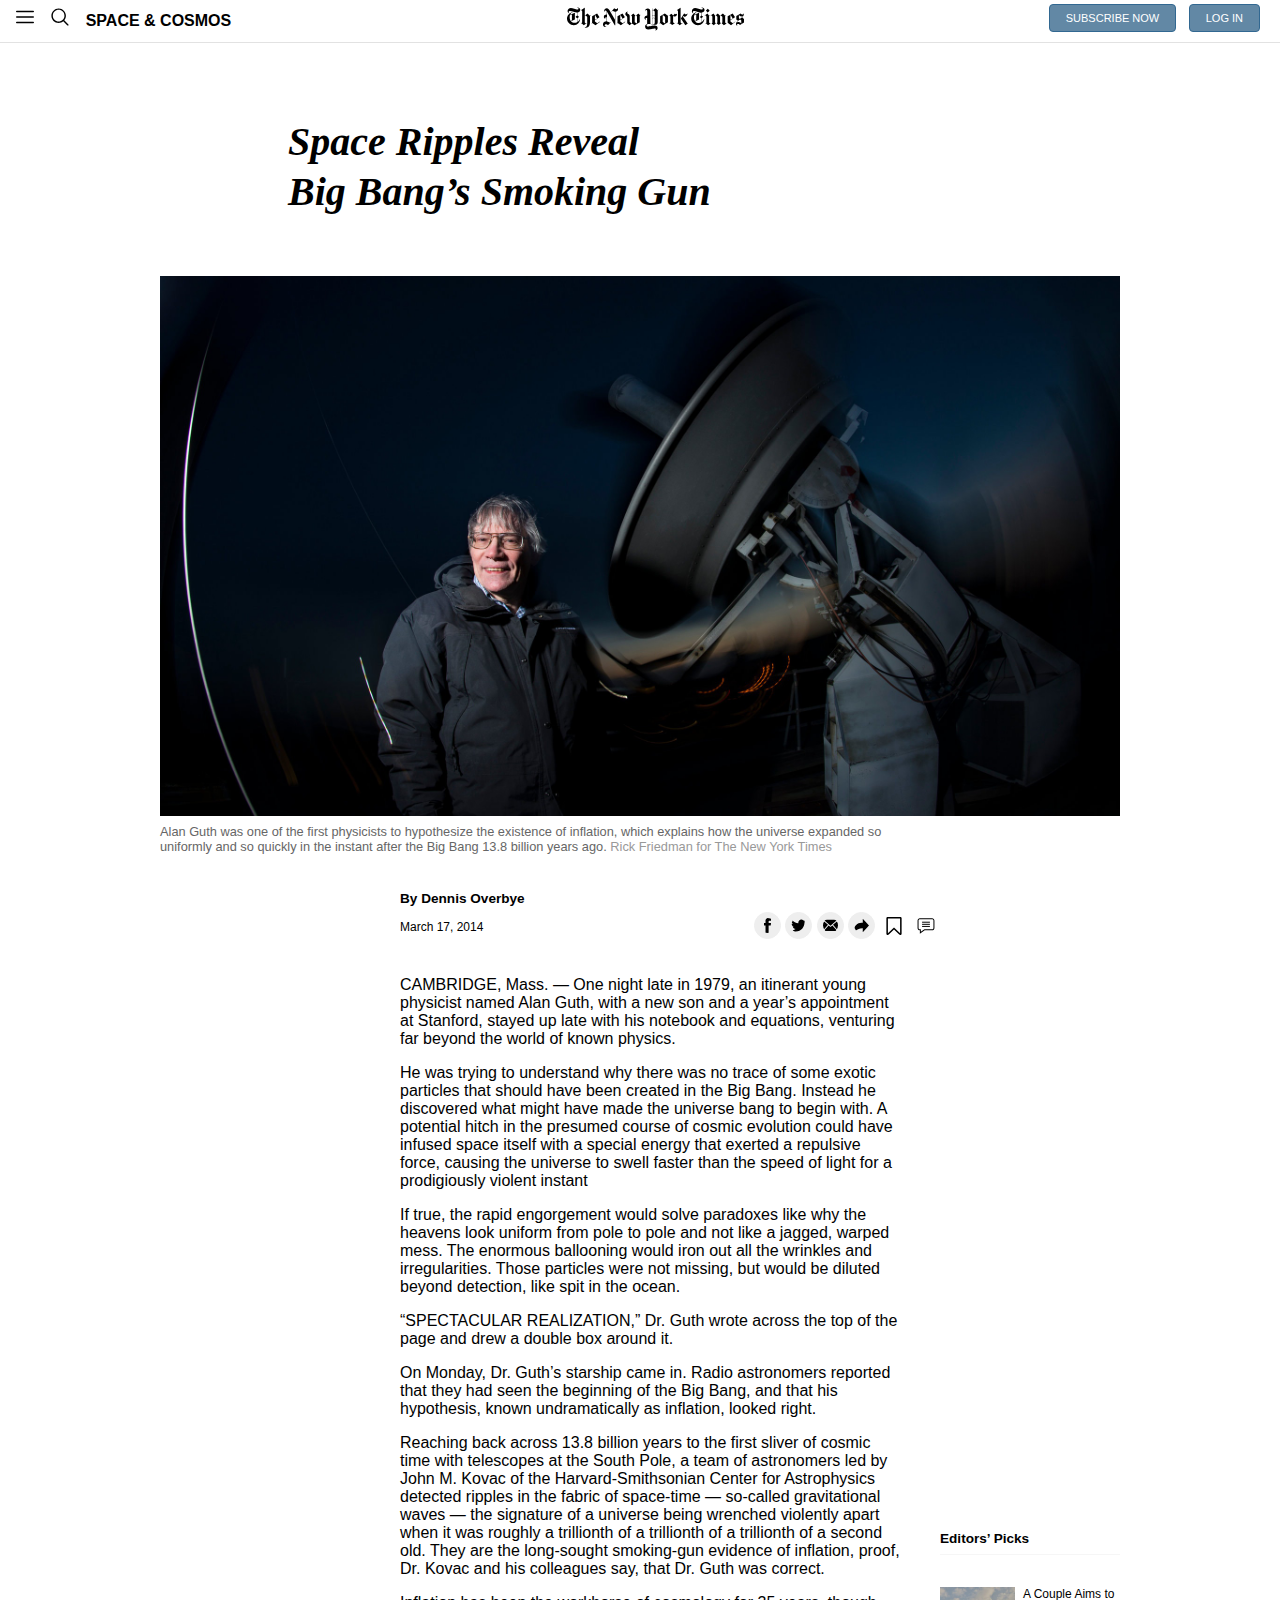
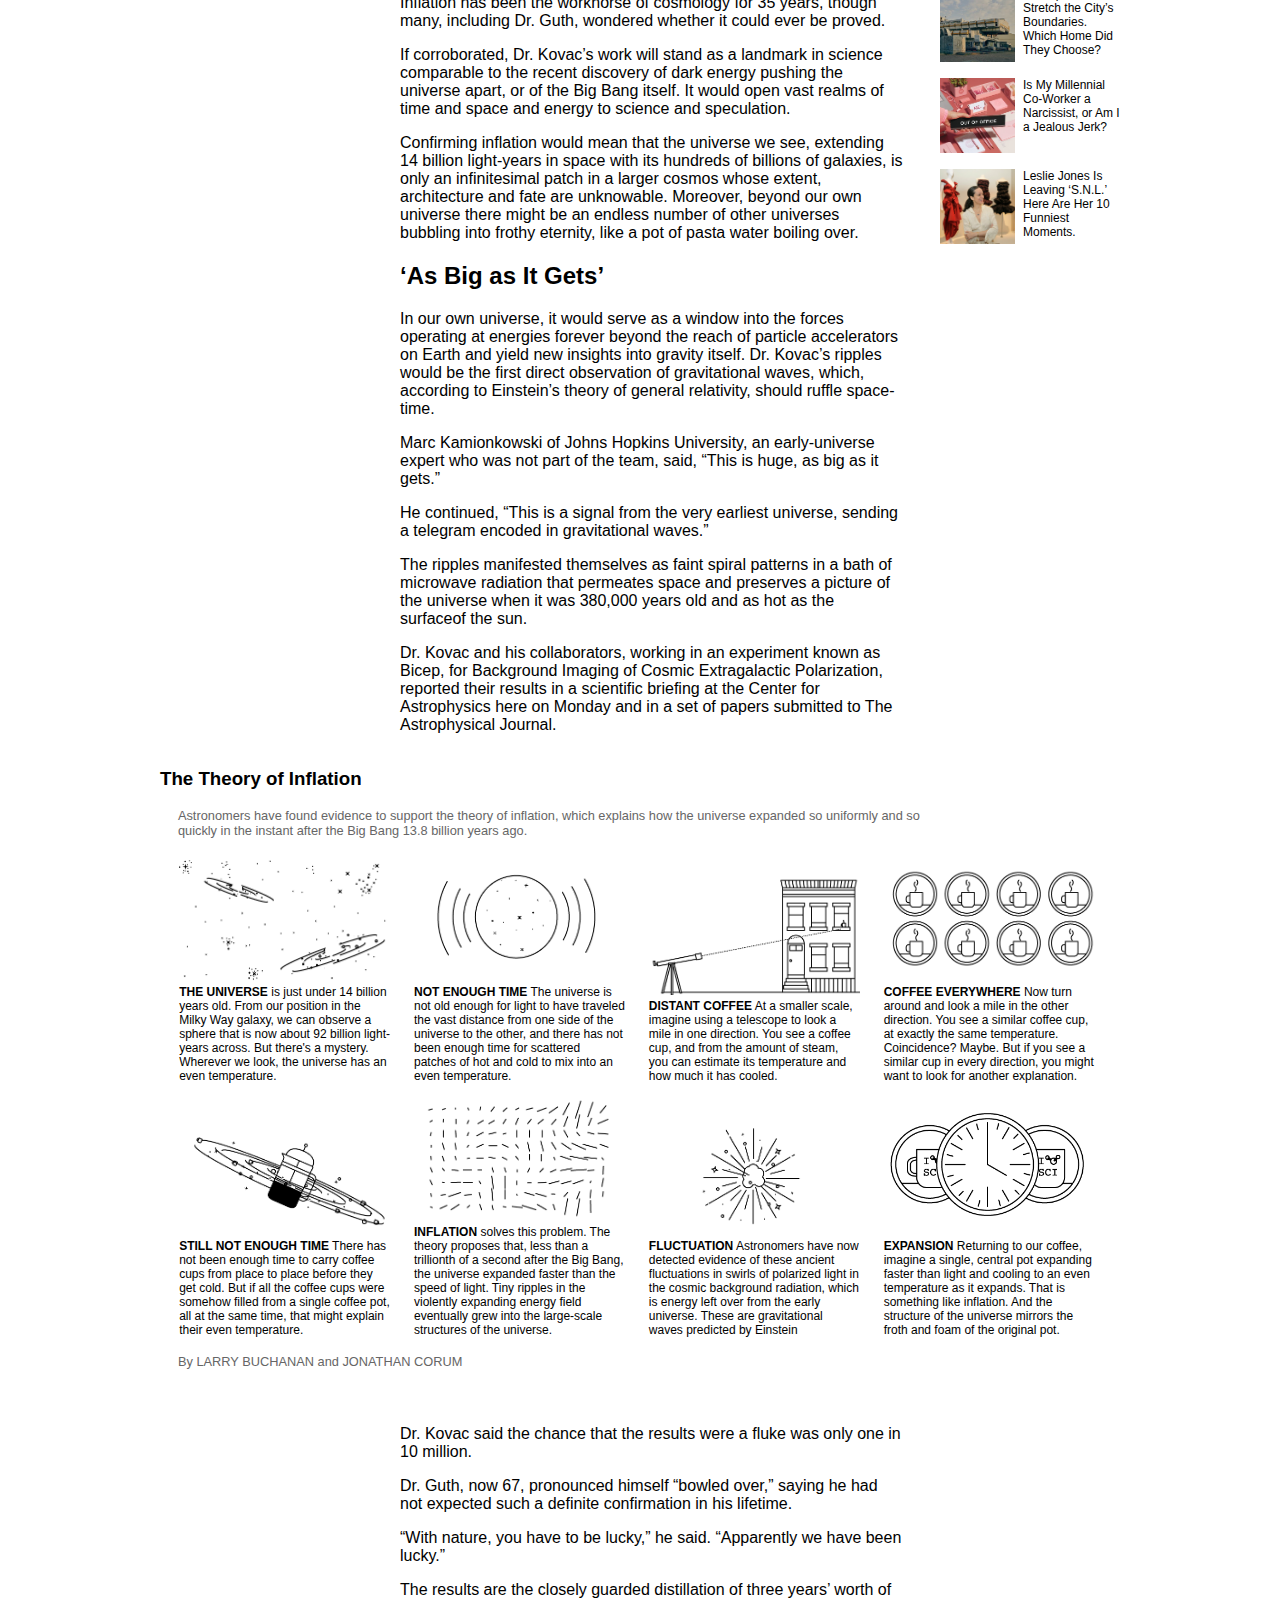
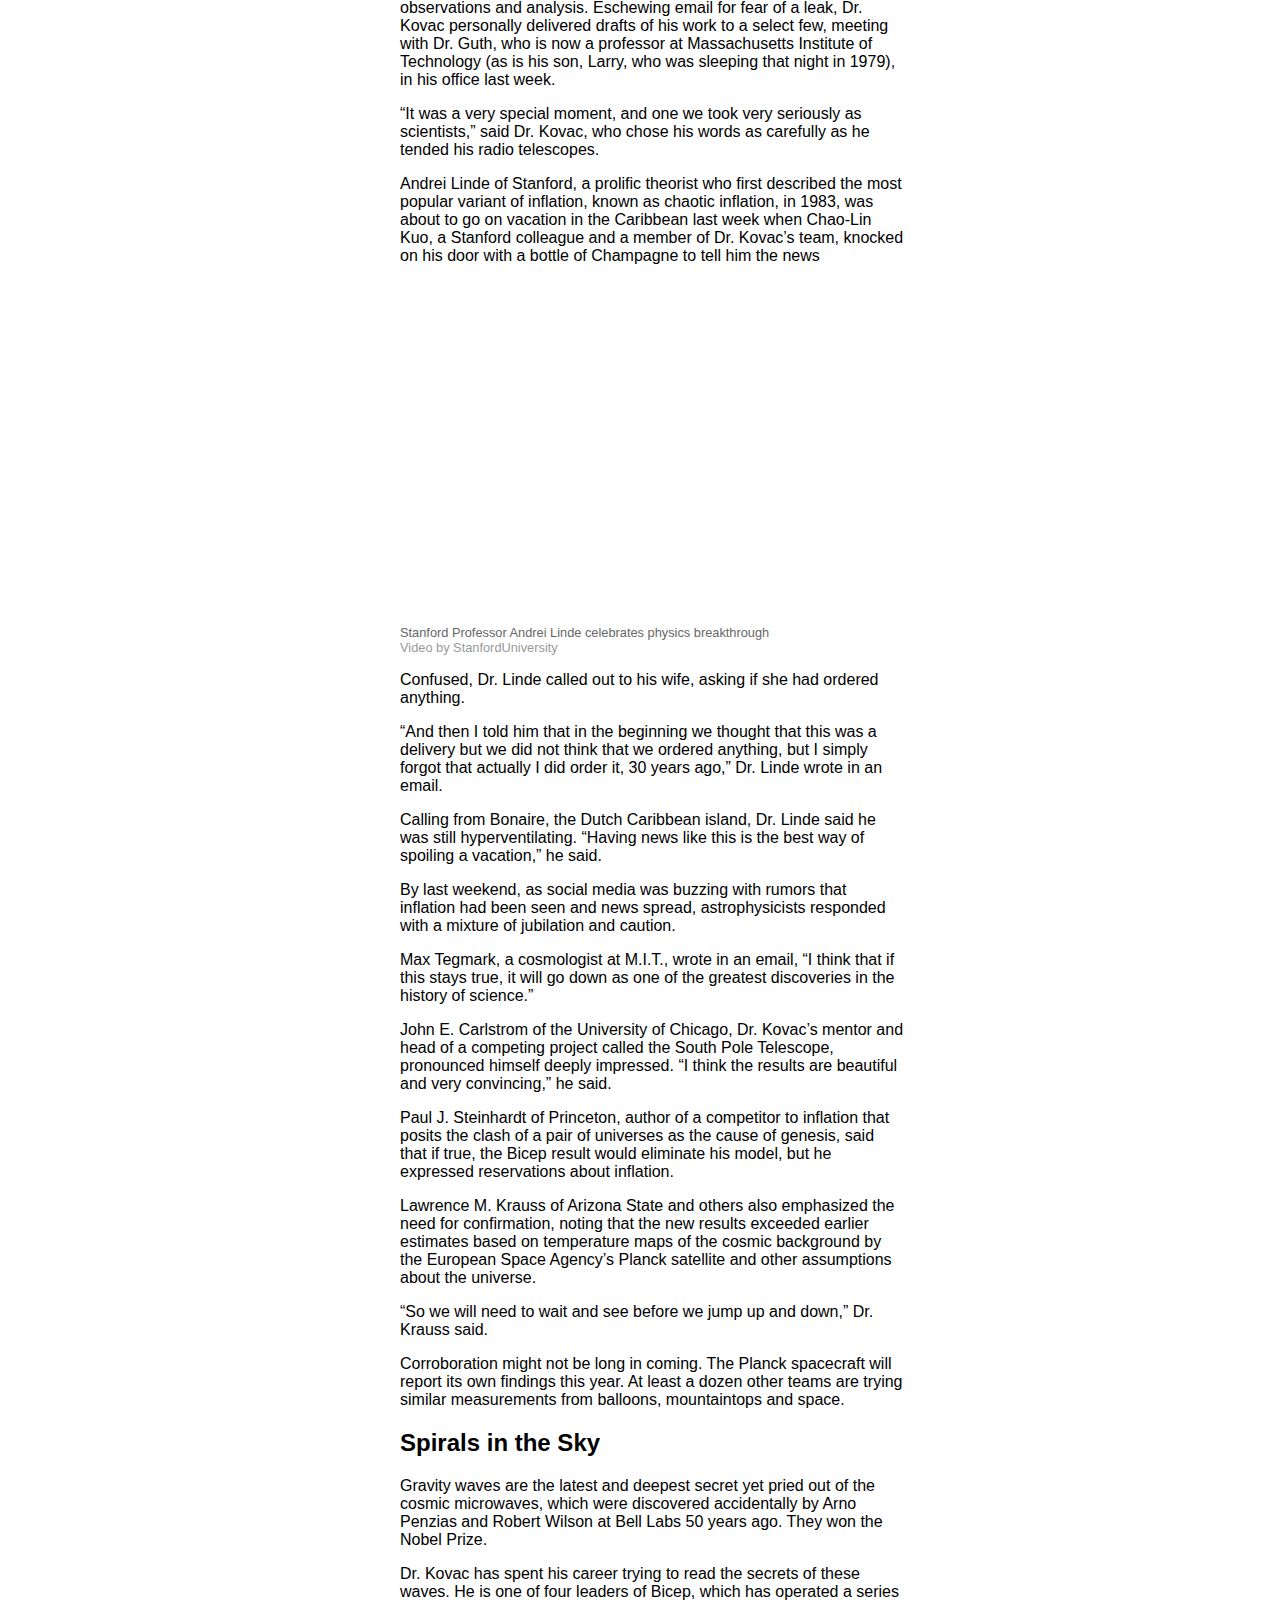
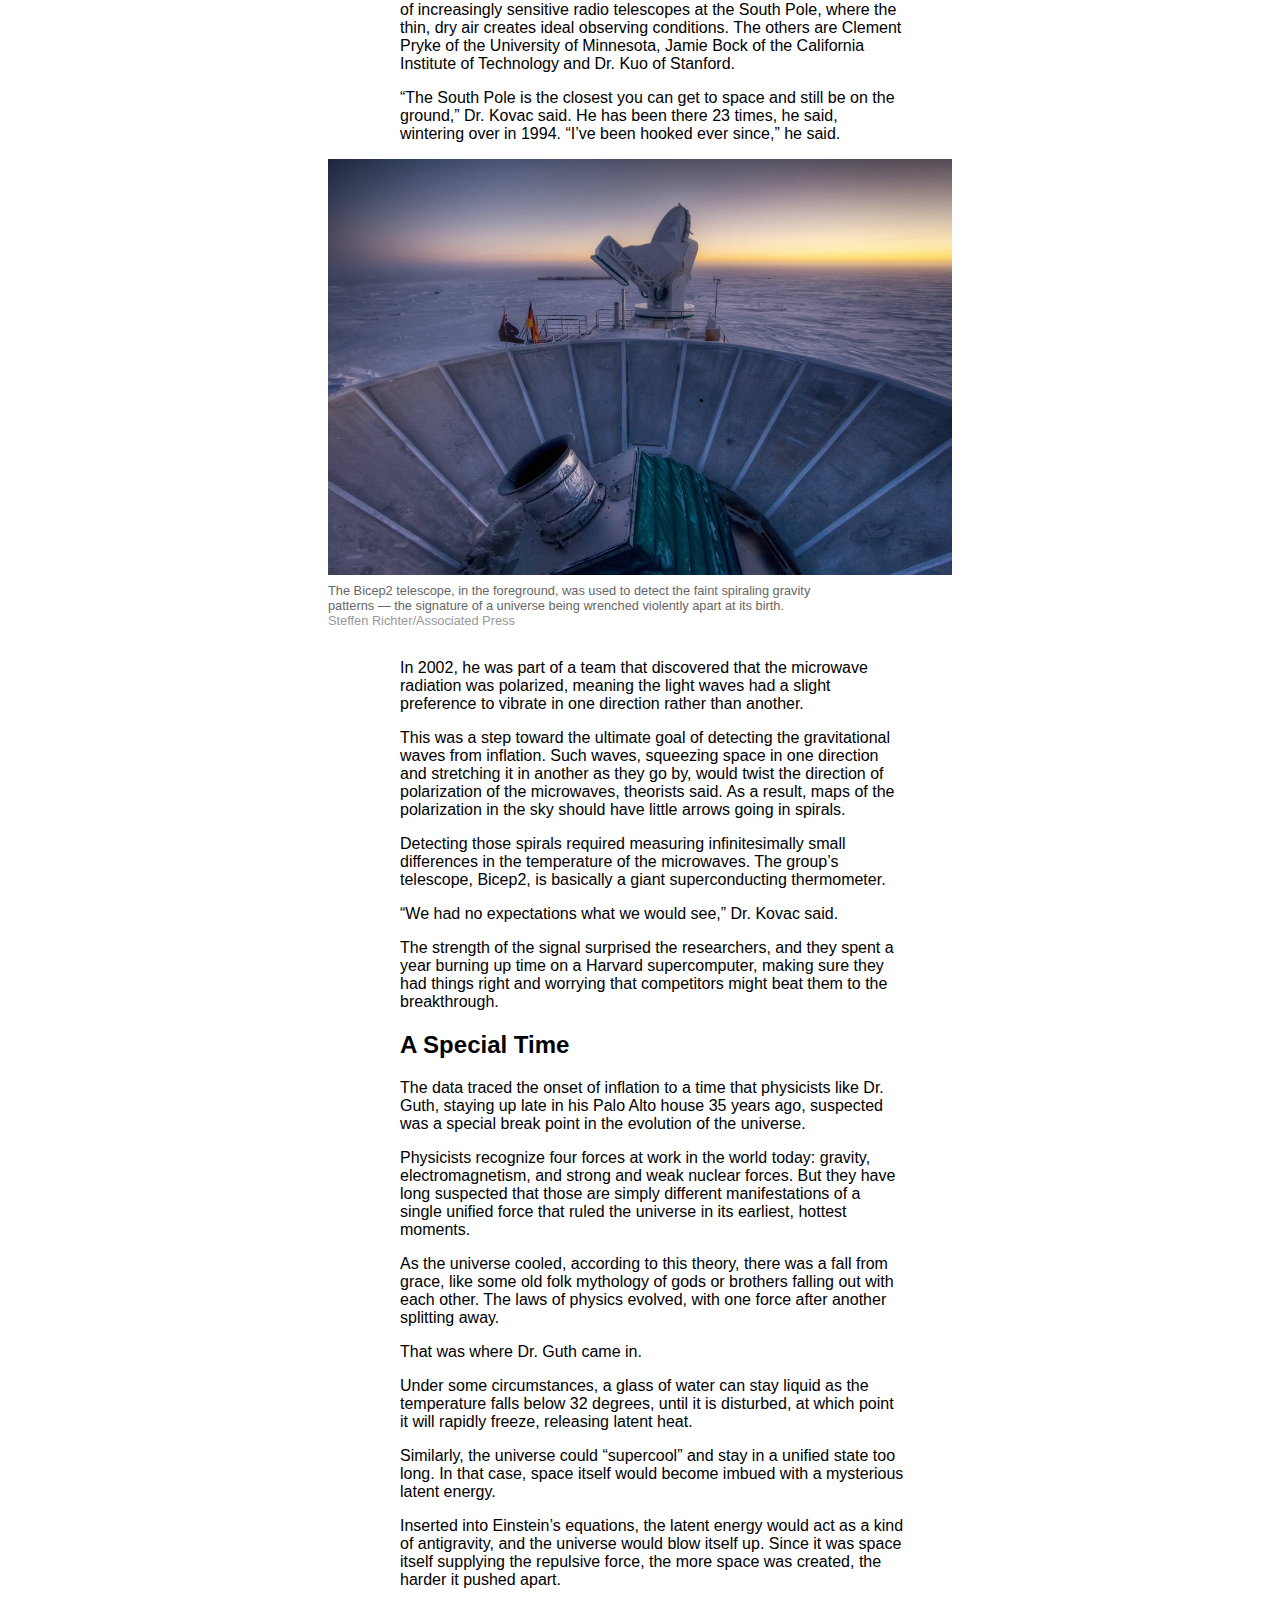
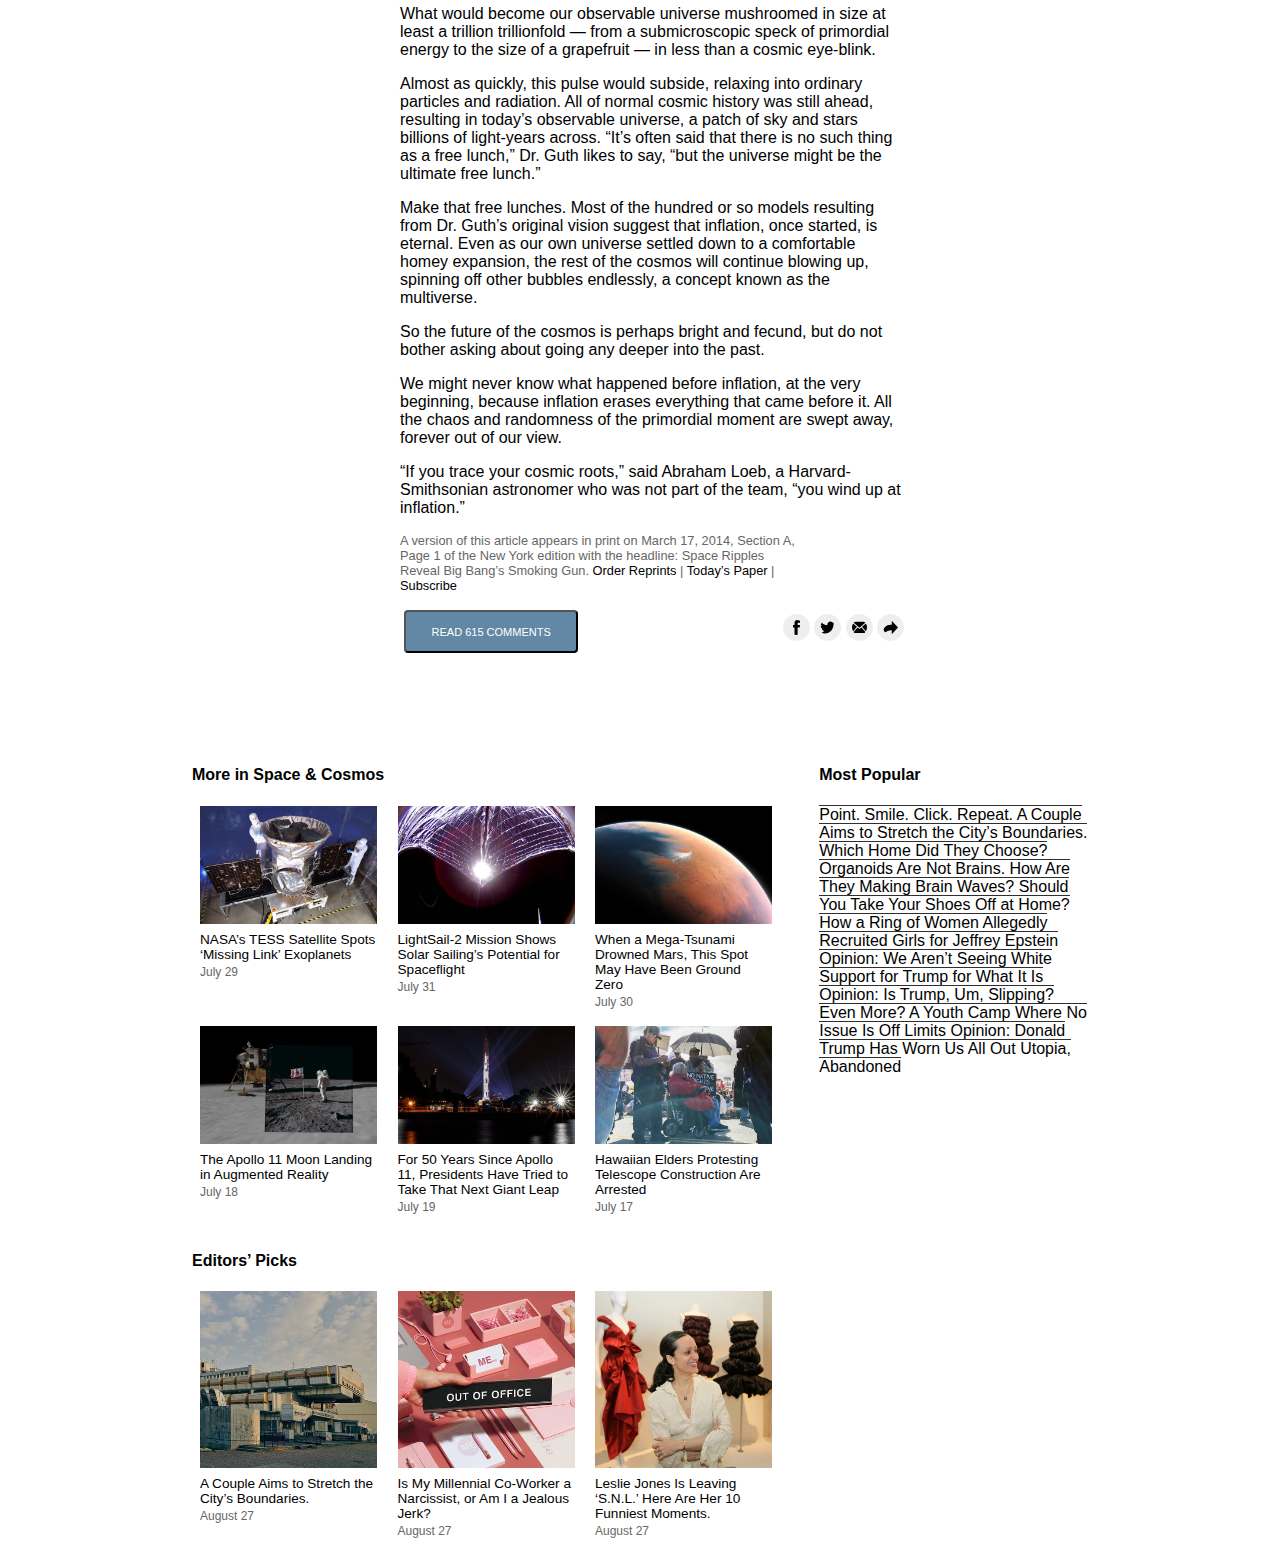
==== index.html @ c259c66d "deleteng p element inside a" ====
<!DOCTYPE html>
<html lang="en">

<head>
  <meta charset="UTF-8">
  <meta name="viewport" content="width=device-width, initial-scale=1.0">
  <meta http-equiv="X-UA-Compatible" content="ie=edge">
  <title>TNYT Project</title>
  <link rel="stylesheet" href="css/style.css">
</head>

<body>
  <nav class="nav-bar">
    <div class="left">
      <img src="vectors/menu.svg" class="icon" alt="menu" />
      <img src="vectors/search.svg" class="icon" alt="search" />
      <a href="#" class="page-name">Space & Cosmos</a>
    </div>
    <a class="logo">
      <img src="vectors/tnyt_logo.svg" alt="the new york times" />
    </a>
    <div class="right">
      <button>Subscribe now</button>
      <button>Log in</button>
    </div>
  </nav>

  <header>
    <h1 class="main-title">Space Ripples Reveal <br> Big Bang’s Smoking Gun</h1>
    <img src="images/telescope.jpg" alt="telescope">
    <p class="img-caption">Alan Guth was one of the first physicists to hypothesize the existence of inflation, which
      explains how the universe expanded so uniformly and so quickly in the instant after the Big Bang 13.8 billion
      years ago. <span>Rick Friedman for The New York Times</span></p>
  </header>
  <main>
    <div class="article-heading">
      <p class="article-author">By Dennis Overbye</p>
      <div class="date-and-social">
        <div class="article-date">March 17, 2014</div>
        <div class="icons-container">
          <img src="vectors/facebook.svg" alt="facebook favicon" class="icon" />
          <img src="vectors/twitter.svg" alt="twitter favicon" class="icon" />
          <img src="vectors/mail.svg" alt="mail" class="icon" />
          <img src="vectors/share.svg" alt="share" class="icon" />
          <img src="vectors/bookmark.svg" alt="bookmark" class="clean-icon" />
          <img src="vectors/comment.svg" alt="comment" class="clean-icon" />
        </div>
      </div>
    </div>
    <section class="articles-aside">
      <article>
        <p class="article">
          CAMBRIDGE, Mass. — One night late in 1979, an itinerant young
          physicist named Alan Guth, with a new son and a year’s appointment at
          Stanford, stayed up late with his notebook and equations, venturing
          far beyond the world of known physics.
        </p>
        <p class="article">
          He was trying to understand why there was no trace of some exotic
          particles that should have been created in the Big Bang. Instead he
          discovered what might have made the universe bang to begin with. A
          potential hitch in the presumed course of cosmic evolution could have
          infused space itself with a special energy that exerted a repulsive
          force, causing the universe to swell faster than the speed of light
          for a prodigiously violent instant
        </p>
        <p class="article">
          If true, the rapid engorgement would solve paradoxes like why the
          heavens look uniform from pole to pole and not like a jagged, warped
          mess. The enormous ballooning would iron out all the wrinkles and
          irregularities. Those particles were not missing, but would be diluted
          beyond detection, like spit in the ocean.
        </p>
        <p class="article">
          “SPECTACULAR REALIZATION,” Dr. Guth wrote across the top of the page
          and drew a double box around it.
        </p>
        <p class="article">
          On Monday, Dr. Guth’s starship came in. Radio astronomers reported
          that they had seen the beginning of the Big Bang, and that his
          hypothesis, known undramatically as inflation, looked right.
        </p>
        <p class="article">
          Reaching back across 13.8 billion years to the first sliver of cosmic
          time with telescopes at the South Pole, a team of astronomers led by
          John M. Kovac of the Harvard-Smithsonian Center for Astrophysics
          detected ripples in the fabric of space-time — so-called gravitational
          waves — the signature of a universe being wrenched violently apart
          when it was roughly a trillionth of a trillionth of a trillionth of a second old. They are the long-sought
          smoking-gun evidence of
          inflation, proof, Dr. Kovac and his colleagues say, that Dr. Guth was
          correct.
        </p>
        <p class="article">
          Inflation has been the workhorse of cosmology for 35 years, though
          many, including Dr. Guth, wondered whether it could ever be proved.
        </p>
        <p class="article">
          If corroborated, Dr. Kovac’s work will stand as a landmark in science comparable to the recent discovery of
          dark energy pushing the universe apart, or of the Big Bang itself. It would open vast realms of time and space
          and energy to science and speculation.
        </p>
        <p class="artcile">
          Confirming inflation would mean that the universe we see, extending 14 billion light-years in space with its
          hundreds of billions of
          galaxies, is only an infinitesimal patch in a larger cosmos whose
          extent, architecture and fate are unknowable. Moreover, beyond our own universe there might be an endless
          number
          of other universes bubbling into frothy eternity, like a pot of pasta water boiling over.
        </p>
        <h2>
          ‘As Big as It Gets’
        </h2>
        <p class="article">
          In our own universe, it would serve as a window into the forces
          operating at energies forever beyond the reach of particle
          accelerators on Earth and yield new insights into gravity itself. Dr. Kovac’s ripples would be the first
          direct
          observation of gravitational waves, which, according to Einstein’s theory of general relativity, should ruffle
          space-time.
        </p>
        <p class="article">
          Marc Kamionkowski of Johns Hopkins University, an early-universe
          expert who was not part of the team, said, “This is huge, as big as it gets.”
        </p>
        <p class="article">
          He continued, “This is a signal from the very earliest universe,
          sending a telegram encoded in gravitational waves.”
        </p>
        <p class="article">
          The ripples manifested themselves as faint spiral patterns in a bath of microwave radiation that permeates
          space
          and preserves a picture of the universe when it was 380,000 years old and as hot as the surfaceof the sun.
        </p>
        <p class="article">
          Dr. Kovac and his collaborators, working in an experiment known as
          Bicep, for Background Imaging of Cosmic Extragalactic Polarization,
          reported their results in a scientific briefing at the Center for
          Astrophysics here on Monday and in a set of papers submitted to The
          Astrophysical Journal.
        </p> 
      </article>
      <aside class="editor-picks">
        <div class="side-container">
          <h6 class="picks-heading">Editors’ Picks</h6>
          <a href="#" class="side-link">
            <img src="images/utopia.jpg" alt="Utopia" class="img-side-link">
            <span>A Couple Aims to Stretch the City’s Boundaries. Which Home Did They Choose?</span>
          </a>
          <a href="#" class="side-link">
            <img src="images/millenial.jpg" alt="Nick Kyrgios" class="img-side-link">
            <span>Is My Millennial Co-Worker a Narcissist, or Am I a Jealous Jerk?</span>
          </a>
          <a href="#" class="side-link">
            <img src="images/isabel.jpg" alt="Isabella" class="img-side-link">
            <span>Leslie Jones Is Leaving ‘S.N.L.’ Here Are Her 10 Funniest Moments.</span>
          </a>
        </div>
      </aside>
    </section>
    <section class="fig-container">
      <div class="intro-figures">
        <h3>
          The Theory of Inflation
        </h3>
        <p class="img-caption">
          Astronomers have found evidence to support the theory of inflation,
          which explains how the universe expanded so uniformly and so quickly
          in the instant after the Big Bang 13.8 billion years ago.
        </p>
      </div>
      <div class="figures">
        <figure class="astro">
          <img src="images/universe.png" alt="Universe" class="astro-img" />
          <figcaption class="astro-caption">
            <b>THE UNIVERSE</b> is just under 14 billion years old. From our position in the Milky Way galaxy, we can
            observe a sphere that is now about 92 billion light-years across. But there's a mystery. Wherever we look,
            the universe has an even temperature.
          </figcaption>
        </figure>
        <figure class="astro">
          <img src="images/time.png" alt="time" class="astro-img" />
          <figcaption class="astro-caption">
            <b>NOT ENOUGH TIME</b> The universe is not old enough for light to
            have traveled the vast distance from one side of the universe to
            the other, and there has not been enough time for scattered
            patches of hot and cold to mix into an even temperature.
          </figcaption>
        </figure>
        <figure class="astro">
          <img src="images/distance.png" alt="distant" class="astro-img" />
          <figcaption class="astro-caption">
            <b>DISTANT COFFEE</b> At a smaller scale, imagine using a
            telescope to look a mile in one direction. You see a coffee cup,
            and from the amount of steam, you can estimate its temperature and
            how much it has cooled.
          </figcaption>
        </figure>
        <figure class="astro">
          <img src="images/everywhere.png" alt="" class="astro-img" />
          <figcaption class="astro-caption">
            <b>COFFEE EVERYWHERE</b> Now turn around and look a mile in the
            other direction. You see a similar coffee cup, at exactly the same
            temperature. Coincidence? Maybe. But if you see a similar cup in
            every direction, you might want to look for another explanation.
          </figcaption>
        </figure>
      </div>
      <div class="figures">
        <figure class="astro">
          <img src="images/still.png" alt="" class="astro-img" />
          <figcaption class="astro-caption">
            <b>STILL NOT ENOUGH TIME</b> There has not been enough time to
            carry coffee cups from place to place before they get cold. But if
            all the coffee cups were somehow filled from a single coffee pot,
            all at the same time, that might explain their even temperature.
          </figcaption>
        </figure>
        <figure class="astro">
          <img src="images/inflation.png" alt="" class="astro-img" />
          <figcaption class="astro-caption">
            <b>INFLATION</b> solves this problem. The theory proposes that,
            less than a trillionth of a second after the Big Bang, the
            universe expanded faster than the speed of light. Tiny ripples in
            the violently expanding energy field eventually grew into the
            large-scale structures of the universe.
          </figcaption>
        </figure>
        <figure class="astro">
          <img src="images/fluctuation.png" alt="" class="astro-img" />
          <figcaption class="astro-caption">
            <b>FLUCTUATION</b> Astronomers have now detected evidence of these
            ancient fluctuations in swirls of polarized light in the cosmic
            background radiation, which is energy left over from the early
            universe. These are gravitational waves predicted by Einstein
          </figcaption>
        </figure>
        <figure class="astro">
          <img src="images/expan.png" alt="" class="astro-img" />
          <figcaption class="astro-caption">
            <b>EXPANSION</b> Returning to our coffee, imagine a single,
            central pot expanding faster than light and cooling to an even
            temperature as it expands. That is something like inflation. And
            the structure of the universe mirrors the froth and foam of the
            original pot.
          </figcaption>
        </figure>
      </div>
      <p class="img-caption">
        By LARRY BUCHANAN and JONATHAN CORUM
      </p>
    </section>
    <section class="articles-aside">
      <article>
        <p class="article">
          Dr. Kovac said the chance that the results were a fluke was only one in 10 million.
        </p>
        <p class="article">
          Dr. Guth, now 67, pronounced himself “bowled over,” saying he had not expected such a definite confirmation in
          his
          lifetime.
        </p>
        <p class="article">
          “With nature, you have to be lucky,” he said. “Apparently we have been lucky.”
        </p>
        <p class="article">
          The results are the closely guarded distillation of three years’ worth of observations and analysis. Eschewing
          email for fear of a leak, Dr. Kovac personally delivered drafts of his work to a select few, meeting with Dr.
          Guth, who is now a professor at Massachusetts Institute of Technology (as is his son, Larry, who was sleeping
          that night in 1979), in his office last week.
        </p>
        <p class="article">
          “It was a very special moment, and one we took very seriously as scientists,” said Dr. Kovac, who chose his
          words
          as carefully as he tended his radio telescopes.
        </p>
        <p class="article">
          Andrei Linde of Stanford, a prolific theorist who first described the most popular variant of inflation, known
          as chaotic inflation, in 1983, was about to go on vacation in the Caribbean last week when Chao-Lin Kuo, a
          Stanford colleague and a member of Dr. Kovac’s team, <a
            href="https://www.youtube.com/watch?v=ZlfIVEy_YOA">knocked
            on his door with a bottle of Champagne</a> to tell
          him the news
        </p>
        <iframe class="article-vid" src="https://www.youtube.com/embed/ZlfIVEy_YOA" frameborder="0"
          allow="accelerometer; autoplay; encrypted-media; gyroscope; picture-in-picture" allowfullscreen></iframe>
        <p class="img-caption">Stanford Professor Andrei Linde celebrates physics breakthrough <span>Video by
            StanfordUniversity</span></p>
        <p class="article">
          Confused, Dr. Linde called out to his wife, asking if she had ordered
          anything.
        </p>
        <p class="article">
          “And then I told him that in the beginning we thought that this was a
          delivery but we did not think that we ordered anything, but I simply
          forgot that actually I did order it, 30 years ago,” Dr. Linde wrote in
          an email.
        </p>
        <p class="article">
          Calling from Bonaire, the Dutch Caribbean island, Dr. Linde said he
          was still hyperventilating. “Having news like this is the best way of
          spoiling a vacation,” he said.
        </p>
        <p class="article">
          By last weekend, as social media was buzzing with rumors that
          inflation had been seen and news spread, astrophysicists responded
          with a mixture of jubilation and caution.
        </p>
        <p class="article">
          Max Tegmark, a cosmologist at M.I.T., wrote in an email, “I think that
          if this stays true, it will go down as one of the greatest discoveries
          in the history of science.”
        </p>
        <p class="article">
          John E. Carlstrom of the University of Chicago, Dr. Kovac’s mentor and
          head of a competing project called the South Pole Telescope,
          pronounced himself deeply impressed. “I think the results are
          beautiful and very convincing,” he said.
        </p>
        <p class="article">
          Paul J. Steinhardt of Princeton, author of a competitor to inflation
          that posits the clash of a pair of universes as the cause of genesis,
          said that if true, the Bicep result would eliminate his model, but he
          expressed reservations about inflation.
        </p>
        <p class="article">
          Lawrence M. Krauss of Arizona State and others also emphasized the
          need for confirmation, noting that the new results exceeded earlier
          estimates based on temperature maps of the cosmic background by the
          European Space Agency’s Planck satellite and other assumptions about
          the universe.
        </p>
        <p class="article">
          “So we will need to wait and see before we jump up and down,” Dr.
          Krauss said.
        </p>
        <p class="article">
          Corroboration might not be long in coming. The Planck spacecraft will
          report its own findings this year. At least a dozen other teams are
          trying similar measurements from balloons, mountaintops and space.
        </p>
        <p class="article"></p>
        <h2>
          Spirals in the Sky
        </h2>
        <p class="article">
          Gravity waves are the latest and deepest secret yet pried out of the cosmic microwaves, which were discovered
          accidentally by Arno Penzias and Robert Wilson at Bell Labs 50 years ago. They won the Nobel Prize.
        </p>
        <p class="article">
          Dr. Kovac has spent his career trying to read the secrets of these waves. He is one of four leaders of Bicep,
          which has operated a series of increasingly sensitive radio telescopes at the South Pole, where the thin, dry
          air creates ideal observing conditions. The others are Clement Pryke of the University of Minnesota, Jamie
          Bock
          of the California Institute of Technology and Dr. Kuo of Stanford.
        </p>
        <p class="article">
          “The South Pole is the closest you can get to space and still be on the ground,” Dr. Kovac said. He has been
          there 23 times, he said, wintering over in 1994. “I’ve been hooked ever since,” he said.
        </p>
      </article>
    </section>
    <figure class="bicep2">
      <img src="images/bicep2.jpg" alt="The biceps2 telescope" class="bicep2-img">
      <figcaption class="img-caption">
        The Bicep2 telescope, in the foreground, was used to detect the faint spiraling gravity patterns — the signature
        of a universe being wrenched violently apart at its birth.
        <span>
          Steffen Richter/Associated Press
        </span>
      </figcaption>
    </figure>
    <section class="articles-aside">
      <article>
        <p class="article">
          In 2002, he was part of a team that discovered that the microwave radiation was polarized, meaning the light
          waves had a slight preference to vibrate in one direction rather than another.
        </p>
        <p class="article">
          This was a step toward the ultimate goal of detecting the gravitational waves from inflation. Such waves,
          squeezing space in one direction and stretching it in another as they go by, would twist the direction of
          polarization of the microwaves, theorists said. As a result, maps of the polarization in the sky should have
          little arrows going in spirals.
        </p>
        <p class="article">
          Detecting those spirals required measuring infinitesimally small differences in the temperature of the
          microwaves. The group’s telescope, Bicep2, is basically a giant superconducting thermometer.
        </p>
        <p class="article">
          “We had no expectations what we would see,” Dr. Kovac said.
        </p>
        <p class="article">
          The strength of the signal surprised the researchers, and they spent a year burning up time on a Harvard
          supercomputer, making sure they had things right and worrying that competitors might beat them to the
          breakthrough.
        </p>
        <h2>
          A Special Time
        </h2>
        <p class="article">
          The data traced the onset of inflation to a time that physicists like Dr. Guth, staying up late in his Palo
          Alto
          house 35 years ago, suspected was a special break point in the evolution of the universe.
        </p>
        <p class="article">
          Physicists recognize four forces at work in the world today: gravity, electromagnetism, and strong and weak
          nuclear forces. But they have long suspected that those are simply different manifestations of a single
          unified
          force that ruled the universe in its earliest, hottest moments.
        </p>
        <p class="article">
          As the universe cooled, according to this theory, there was a fall from grace, like some old folk mythology of
          gods or brothers falling out with each other. The laws of physics evolved, with one force after another
          splitting away.
        </p>
        <p class="article">
          That was where Dr. Guth came in.
        </p>
        <p class="article">
          Under some circumstances, a glass of water can stay liquid as the temperature falls below 32 degrees, until it
          is disturbed, at which point it will rapidly freeze, releasing latent heat.
        </p>
        <p class="article">
          Similarly, the universe could “supercool” and stay in a unified state too long. In that case, space itself
          would
          become imbued with a mysterious latent energy.
        </p>
        <p class="article">
          Inserted into Einstein’s equations, the latent energy would act as a kind of antigravity, and the universe
          would
          blow itself up. Since it was space itself supplying the repulsive force, the more space was created, the
          harder
          it pushed apart.
        </p>
        <p class="article">
          What would become our observable universe mushroomed in size at least a trillion trillionfold — from a
          submicroscopic speck of primordial energy to the size of a grapefruit — in less than a cosmic eye-blink.
        </p>
        <p class="article">
          Almost as quickly, this pulse would subside, relaxing into ordinary particles and radiation. All of normal
          cosmic history was still ahead, resulting in today’s observable universe, a patch of sky and stars billions of
          light-years across. “It’s often said that there is no such thing as a free lunch,” Dr. Guth likes to say, “but
          the universe might be the ultimate free lunch.”
        </p>
        <p class="article">
          Make that free lunches. Most of the hundred or so models resulting from Dr. Guth’s original vision suggest
          that
          inflation, once started, is eternal. Even as our own universe settled down to a comfortable homey expansion,
          the
          rest of the cosmos will continue blowing up, spinning off other bubbles endlessly, a concept known as the
          multiverse.
        </p>
        <p class="article">
          So the future of the cosmos is perhaps bright and fecund, but do not bother asking about going any deeper into
          the past.
        </p>
        <p class="article">
          We might never know what happened before inflation, at the very beginning, because inflation erases everything
          that came before it. All the chaos and randomness of the primordial moment are swept away, forever out of our
          view.
        </p>
        <p class="article">
          “If you trace your cosmic roots,” said Abraham Loeb, a Harvard-Smithsonian astronomer who was not part of the
          team, “you wind up at inflation.”
        </p>
        <p class="img-caption">
          A version of this article appears in print on March 17, 2014, Section A, Page 1 of the New York edition with
          the headline: Space Ripples Reveal Big Bang’s Smoking Gun. <a href="#">Order Reprints</a> | <a
            href="#">Today’s Paper</a> | <a href="#">Subscribe</a>
        </p>
      </article>
    </section>
    <section class="article-end articles-aside">
      <div class="comment">
        <button class="button" type="button" name="button" class="button-end">
          Read 615 comments
        </button>
      </div>
      <div class="icons-container">
        <img src="vectors/facebook.svg" alt="facebook favicon" class="icon" />
        <img src="vectors/twitter.svg" alt="twitter favicon" class="icon" />
        <img src="vectors/mail.svg" alt="mail" class="icon" />
        <img src="vectors/share.svg" alt="share" class="icon" />
      </div>
    </section>

  </main>
  <section class="extra-links">
    <div class="link-suggestions">
      <div class="suggestion-part">
        <h4 class="links-title">
          More in Space & Cosmos
        </h4>
        <a href="#" class="suggestion">
          <img src="images/nassa_tess.jpg" alt="Nasa" class="img-suggestion"> 
          <span class="post-summary">NASA’s TESS Satellite Spots ‘Missing Link’ Exoplanets</span>
          <span class="post-date">July 29</span>
        </a>
        <a href="#" class="suggestion">
          <img src="images/light_sail.jpg" alt="sail" class="img-suggestion">
          <span class="post-summary">LightSail-2 Mission Shows Solar Sailing’s Potential for Spaceflight
          </span>  
          <span class="post-date">July 31</span>
        </a>
        <a href="#" class="suggestion">
          <img src="images/tsunami.jpg" alt="tsunami" class="img-suggestion">
          <span class="post-summary">When a Mega-Tsunami Drowned Mars, This Spot May Have Been Ground Zero
          </span> 
          <span class="post-date">July 30 </span>
        </a>
        <a href="#" class="suggestion">
          <img src="images/apollo11.jpg" alt="apollo" class="img-suggestion"> 
          <span class="post-summary">The Apollo 11 Moon Landing in Augmented Reality
          </span>
          <span class="post-date">July 18</span>
        </a>
        <a href="#" class="suggestion">
          <img src="images/years.jpg" alt="years" class="img-suggestion"> 
          <span class="post-summary">For 50 Years Since Apollo 11, Presidents Have Tried to Take That Next Giant Leap
          </span>
          <span class="post-date">July 19</span>
        </a>
        <a href="#" class="suggestion">
          <img src="images/hawaii.jpg" alt="hawaii" class="img-suggestion">
          <span class="post-summary">Hawaiian Elders Protesting Telescope Construction Are Arrested
          </span>
          <span class="post-date">July 17</span>
        </a>
      </div>
      <div class="suggestion-part">
        <h4 class="links-title">
          Editors’ Picks
        </h4>
        <a href="#" class="suggestion">
          <img src="images/utopia.jpg" alt="Utopia" class="img-suggestion">
          <span class="post-summary">A Couple Aims to Stretch the City’s Boundaries. </span> <span class="post-date">August 27</span> 
        </a>
        <a href="#" class="suggestion">
          <img src="images/millenial.jpg" alt="Nick Kyrgios" class="img-suggestion">
          <span class="post-summary">Is My Millennial Co-Worker a Narcissist, or Am I a Jealous Jerk?</span> <span class="post-date">August 27</span>
        </a>
        <a href="#" class="suggestion">
          <img src="images/isabel.jpg" alt="Isabella" class="img-suggestion">
          <span class="post-summary">Leslie Jones Is Leaving ‘S.N.L.’ Here Are Her 10 Funniest Moments.</span> <span class="post-date">August 27</span>
        </a>
      </div>
    </div>

    <div class="most-popular">
      <h4 class="links-title">
        Most Popular
      </h4>
        <a href="#" class="suggestion-right">
          Point. Smile. Click. Repeat.
        </a>
        <a href="#" class="suggestion-right">
          A Couple Aims to Stretch the City’s Boundaries. Which Home Did They Choose?
        </a>
        <a href="#" class="suggestion-right">
          Organoids Are Not Brains. How Are They Making Brain Waves?
        </a>
        <a href="#" class="suggestion-right">
          Should You Take Your Shoes Off at Home?
        </a>
        <a href="#" class="suggestion-right">
          How a Ring of Women Allegedly Recruited Girls for Jeffrey Epstein
        </a>
        <a href="#" class="suggestion-right">
          Opinion: We Aren’t Seeing White Support for Trump for What It Is
        </a>
        <a href="#" class="suggestion-right">
          Opinion: Is Trump, Um, Slipping? Even More?
        </a>
        <a href="#" class="suggestion-right">
          A Youth Camp Where No Issue Is Off Limits
        </a>
        <a href="#" class="suggestion-right">
          Opinion: Donald Trump Has Worn Us All Out
        </a>
        <a href="#" class="suggestion-right">
          Utopia, Abandoned
        </a>

    </div>
  </section>
</body>

</html>
---- css/style.css ----
html,
body {
  margin: 0;
  padding: 0;
  font-family: Arial, Helvetica, sans-serif;
}

figure {
  display: block;
  margin-block-start: 0;
  margin-block-end: 0;
  margin-inline-start: 0;
  margin-inline-end: 0;
}

body {
  top: 50px;
}

a {
  text-decoration: none;
  color: black;
}

img {
  max-width: 100%;
}

nav {
  border-bottom: 1px solid #e2e2e2;
  background: white;
  width: 100vw;
  display: table;
  padding-bottom: 0.25rem;
  position: fixed;
  top: 0;
  left: 0;
}

nav .left {
  float: left;
  padding: 0.5rem 1rem;
}

nav .right {
  float: right;
  padding-right: 1rem;
}

nav .icon {
  height: 1.15rem;
  margin-right: 0.75rem;
}

nav .logo {
  margin-left: 25%;
}

nav .logo img {
  height: 1.5rem;
  margin-top: 0.45rem;
}

nav .page-name {
  font-weight: bold;
  font-family: "Libre Franklin", sans-serif;
  text-transform: uppercase;
}

nav .right button {
  padding: 0.45rem 1rem;
  margin: 0.25rem 0.25rem;
  font-size: 11px;
  font-weight: 500;
  color: white;
  text-transform: uppercase;
  background-color: #6288a5;
  border: 1px solid #326891;
  border-radius: 4px;
}

header {
  padding: 10vh 12.5vw 0;
}

.main-title {
  padding: 0 10vw 2rem;
  font-size: 2.5rem;
  font-style: italic;
  line-height: 1.25;
  font-family: Georgia, "Times New Roman", Times, serif;
}

.img-caption {
  font-size: 0.8rem;
  margin-top: 0.25rem;
  padding-right: 20%;
  color: #666;
}

.img-caption span {
  color: #999;
}

main {
  padding: 0.7rem 12.5vw;
}

.article-heading {
  padding-left: 25%;
  padding-bottom: 2.5rem;
}

.article-heading .article-author {
  font-weight: bold;
  font-size: 0.85rem;
}

.article-heading .date-and-social {
  /* vertical-align: middle; */
}

.date-and-social .article-date {
  float: left;
  font-size: 0.75rem;
}

.icons-container {
  float: right;
  margin-top: -0.5rem;
  margin-right: 25%;
}

.icons-container .icon {
  display: inline-block;
  height: 15px;
  vertical-align: middle;
  width: 15px;
  background-color: #eee;
  border: 1px #eee solid;
  border-radius: 100%;
  padding: 5px;
}

.icons-container .clean-icon {
  display: inline-block;
  height: 18px;
  vertical-align: middle;
  width: 18px;
  padding: 5px;
}

.articles-aside {
  padding-left: 25%;
}

.articles-aside > article {
  float: left;
  width: 70%;
}

.articles-aside > aside {
  width: 25%;
  float: right;
  padding-top: 60vh;
}

.articles-aside > aside .side-link {
  display: block;
  clear: both;
  font-size: 0.75rem;
}

aside .side-link span {
  height: 100%;
}

aside .picks-heading {
  font-size: 0.85rem;
  border-bottom: #f6f6f6 1px solid;
  padding-bottom: 0.5rem;
}

.articles-aside aside img {
  width: 75px;
  float: left;
  margin-bottom: 1rem;
  margin-right: 0.5rem;
}

.fig-container {
  display: block;
  clear: both;
  margin: 1rem auto 2.5rem;
}

.fig-container .img-caption {
  margin-left: 1.4vw;
  margin-top: 1rem;
}

.figures {
  width: 100%;
}

.astro {
  width: 22%;
  display: inline-block;
  margin: 0 0 0 2%;
}

.astro-caption {
  font-size: 0.75rem;
  vertical-align: top;
  color: #000;
}

.bicep2 {
  margin: 10px auto 15px;
  width: 65%;
}

.bicep2-img {
  max-width: 100%;
  object-fit: contain;
}

.article-vid {
  width: 100%;
  height: 20rem;
  margin-top: 1rem;
}

.article-end {
  margin: 2rem auto 8rem;
  background-color: #6288a5;
  clear: both;
}

.article-end .button {
  padding: 0.85rem 2vw;
  margin: 0.25rem 0.25rem;
  font-size: 11px;
  font-weight: 500;
  color: white;
  text-transform: uppercase;
  background-color: #6288a5;
  border-radius: 4px;
}

.article-end .icons-container {
  float: right;
  margin-right: 30%;
  margin-top: 0.5rem;
}

.article-end .comment {
  float: left;
}

.extra-links {
  width: 70%;
  margin: 2rem auto;
}

.link-suggestions {
  width: 70%;
  float: left;
}

.suggestion-part {
  border-top: #000 2px;
}

.suggestion {
  display: inline-block;
  margin: 0 0.5rem 1rem;
  vertical-align: top;
  width: calc(100% / 3 - 2rem);
}

.img-suggestion {
  width: 100%;
}

.post-summary {
  display: block;
  font-size: 0.85rem;
  margin-top: 0.25rem;
}

.post-date {
  color: #666;
  font-size: 0.75rem;
  margin: 0.5rem 0 1rem;
}

.most-popular {
  float: right;
  width: 30%;
}

.suggestion-right {
  border-top: 1px solid rgb(47, 47, 47);
}
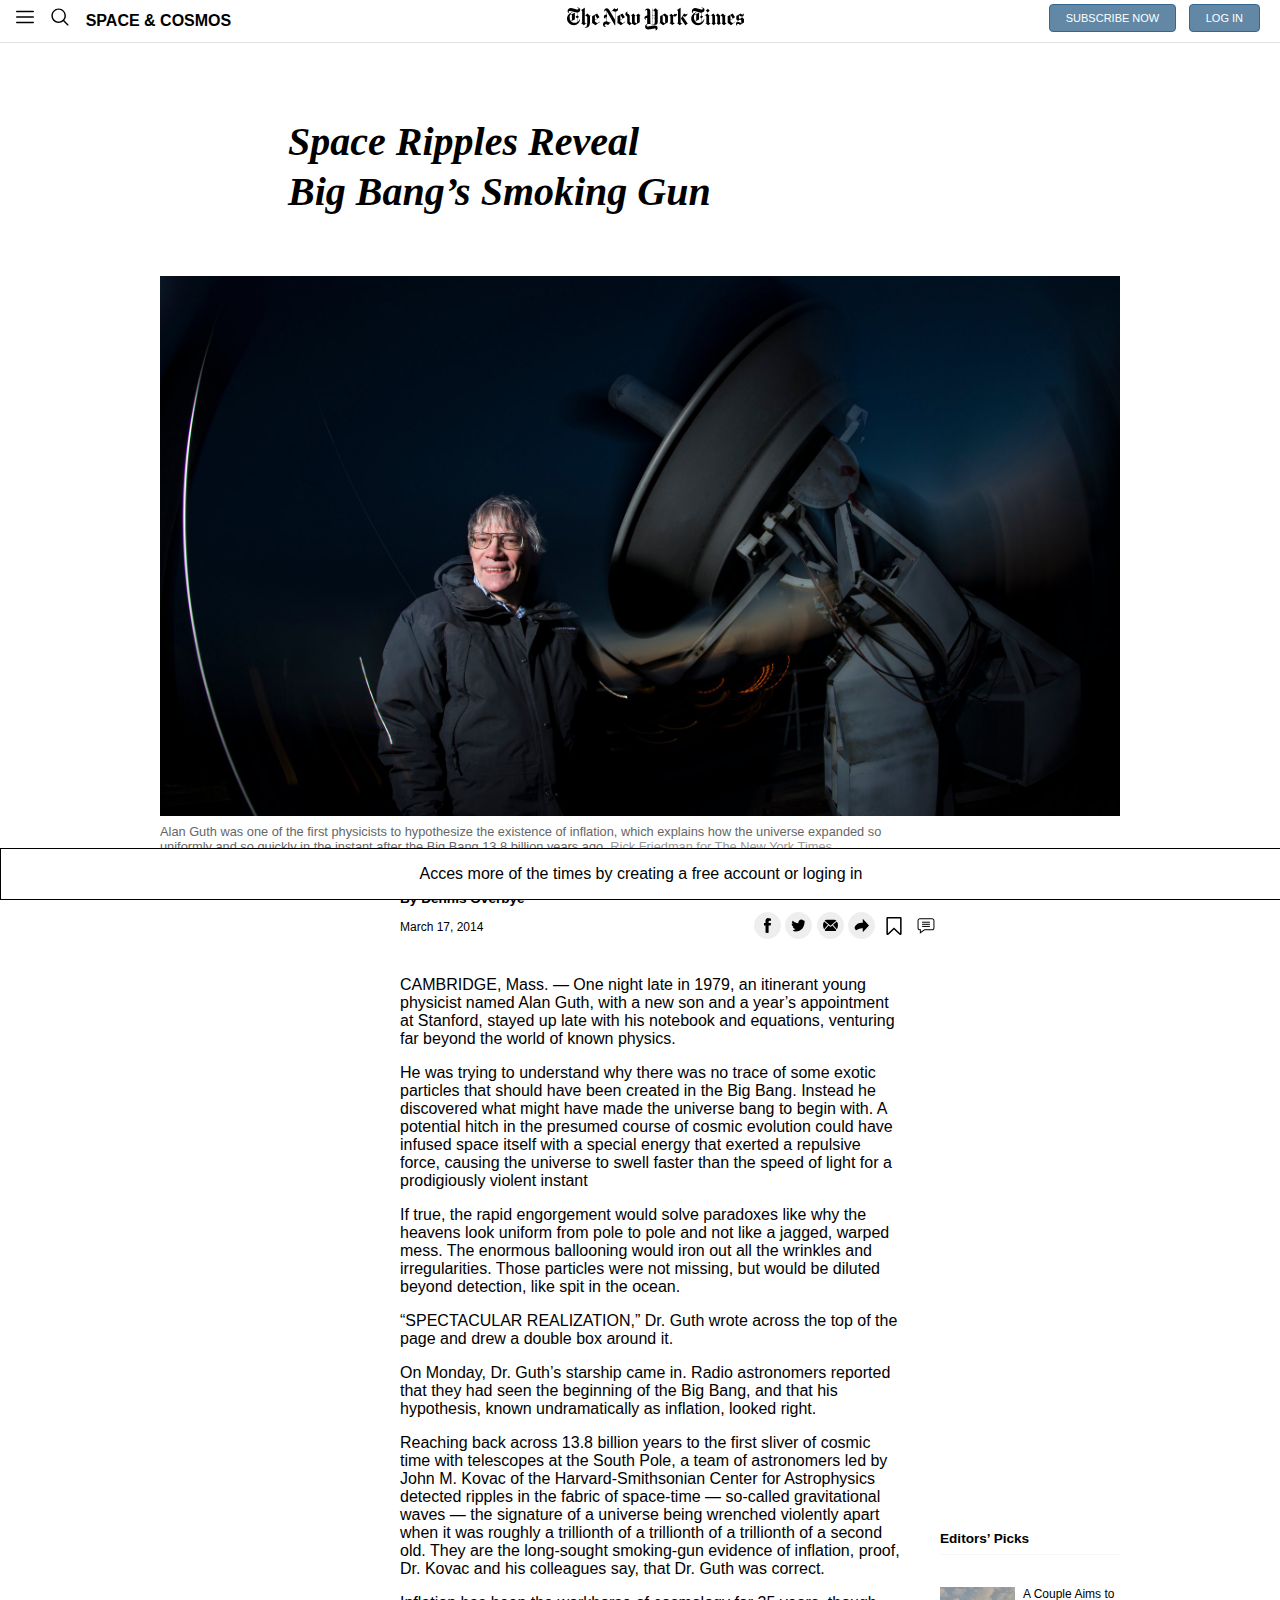
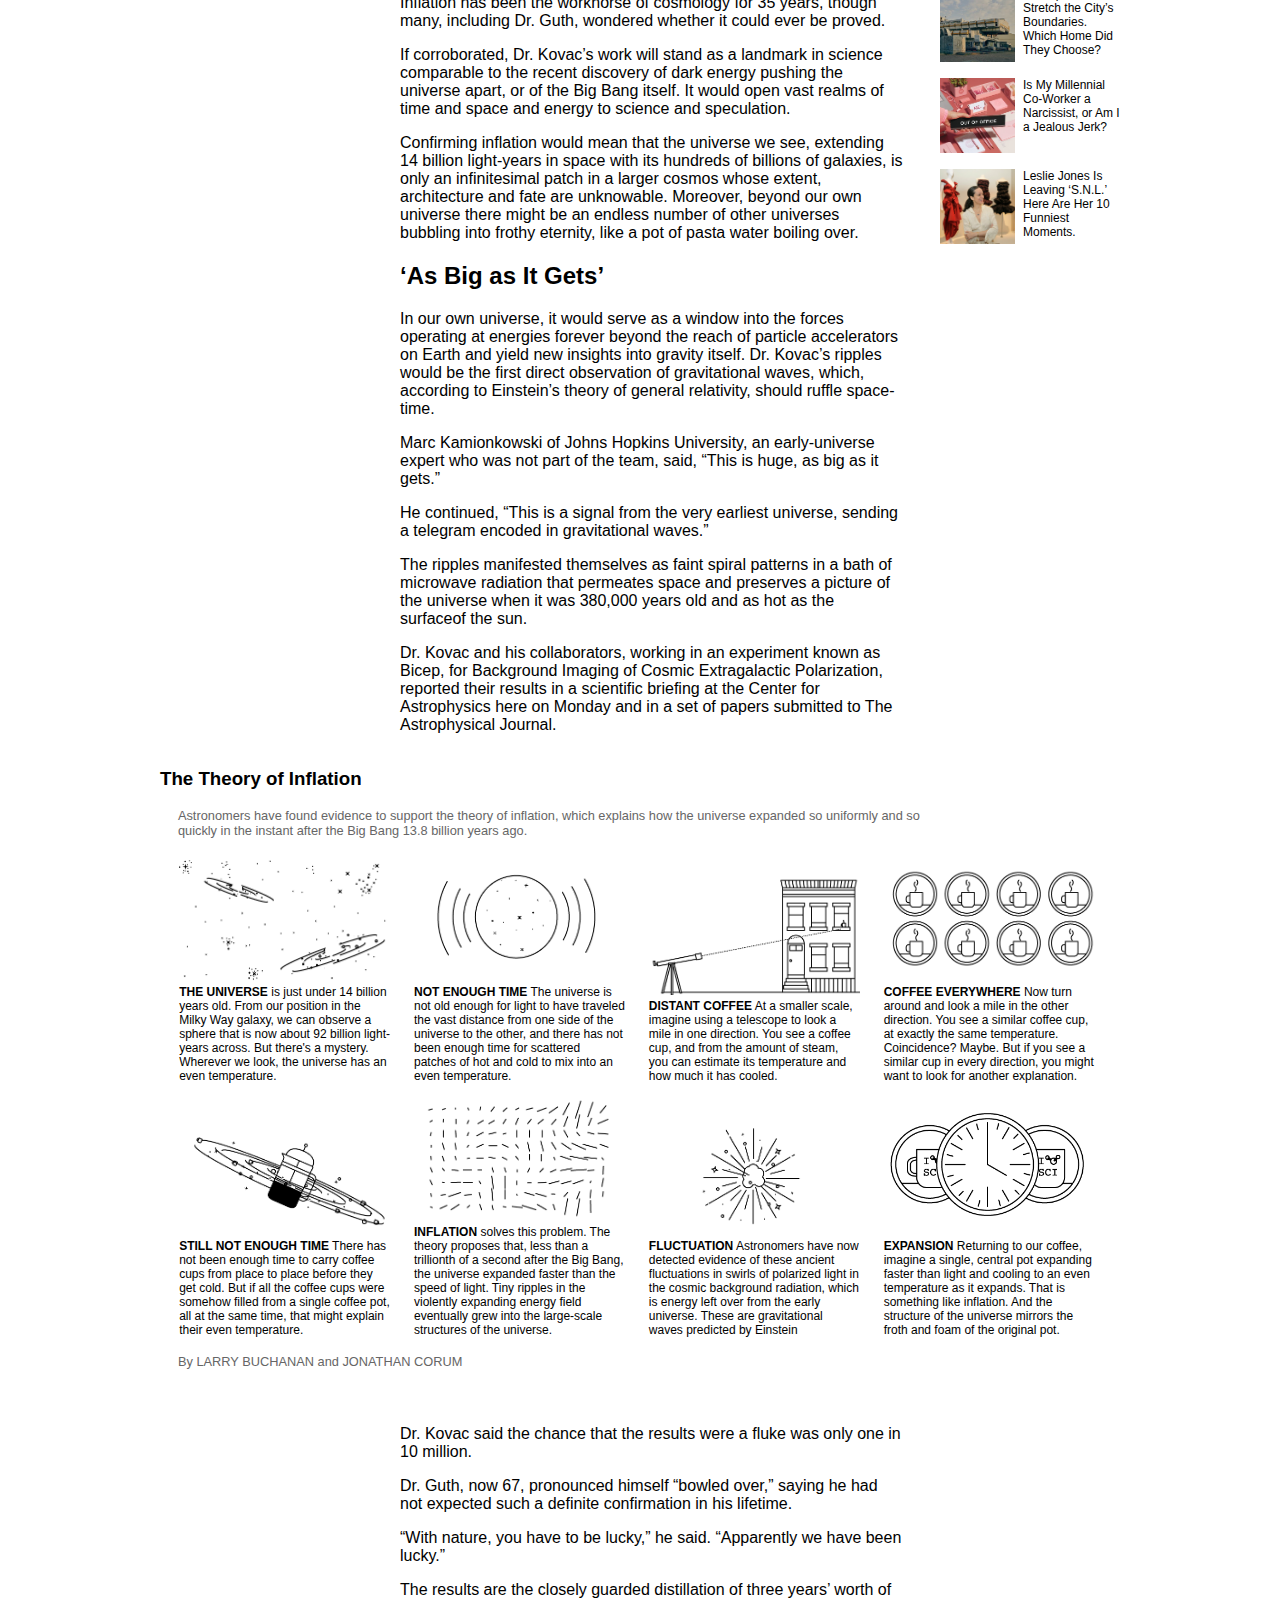
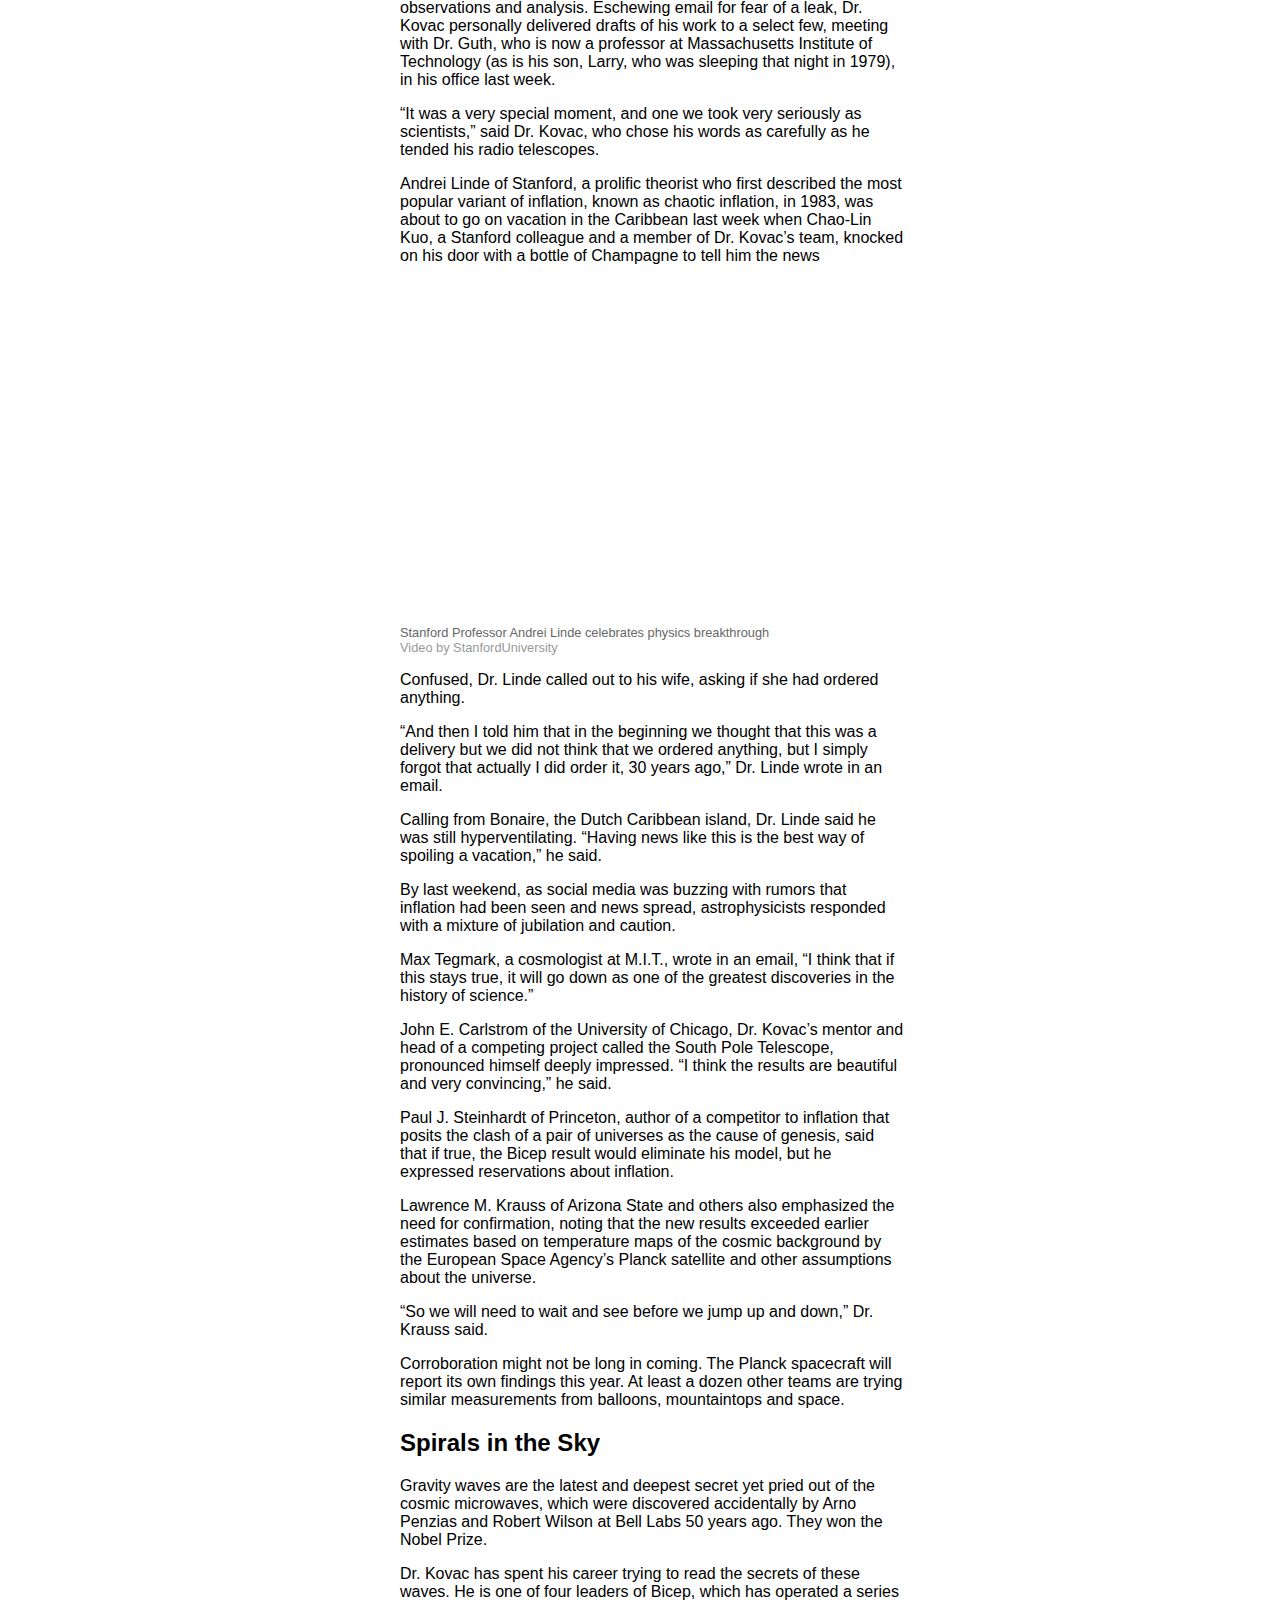
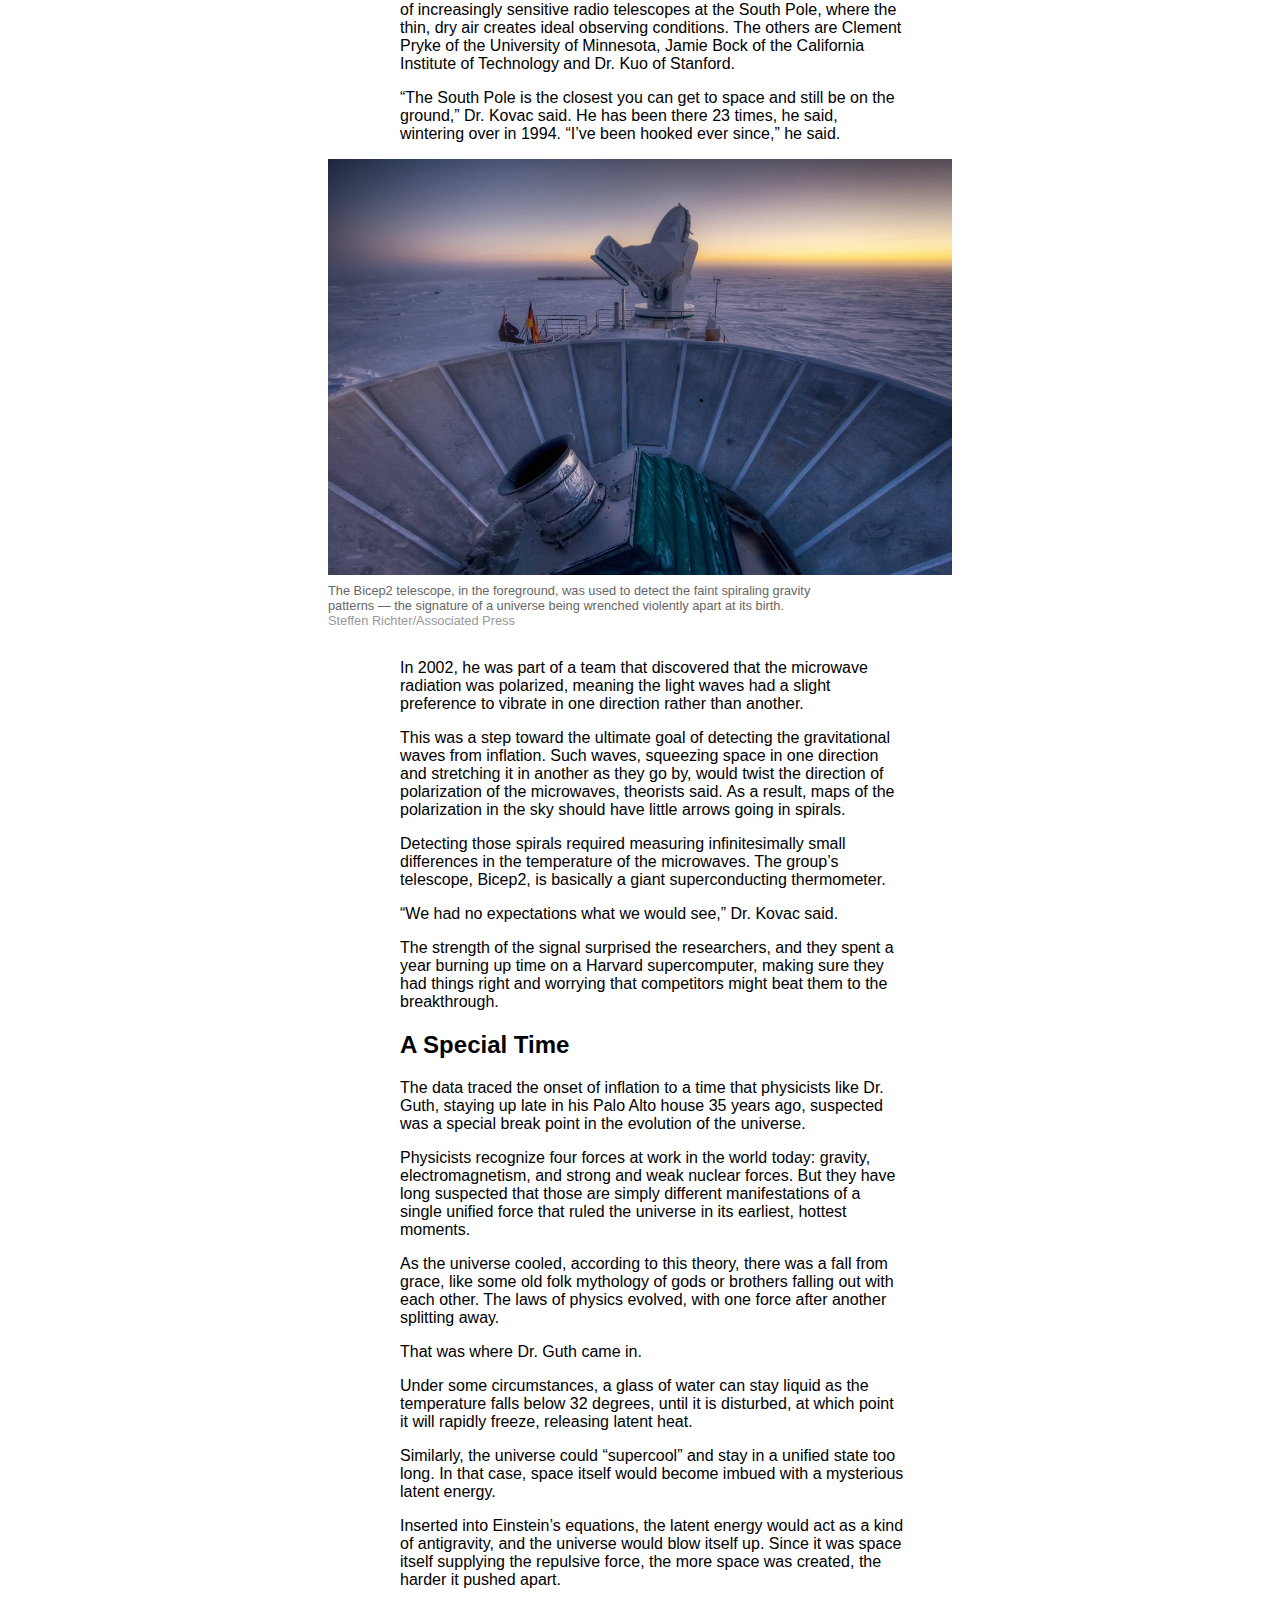
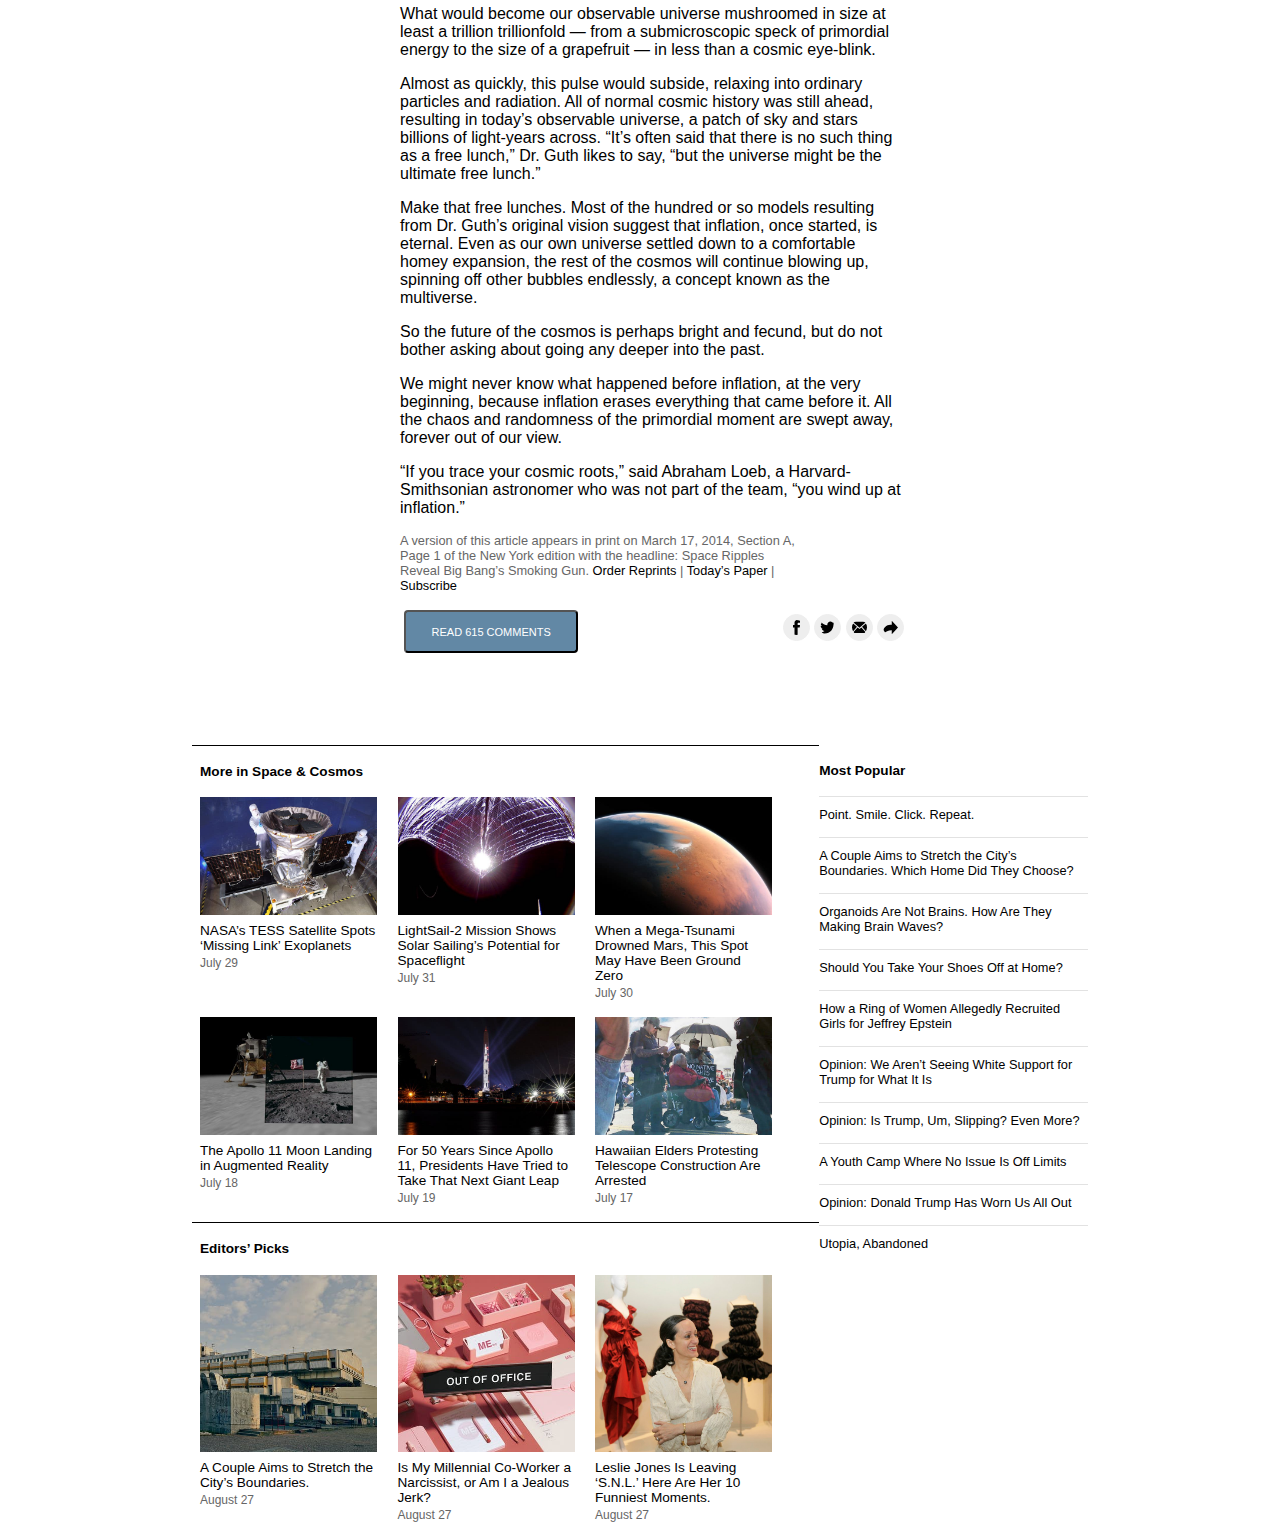
==== commit a26953fc: "styling suggestions" ====
--- a/index.html
+++ b/index.html
@@ -489,7 +489,7 @@
   <section class="extra-links">
     <div class="link-suggestions">
       <div class="suggestion-part">
-        <h4 class="links-title">
+        <h4 class="links-title suggested">
           More in Space & Cosmos
         </h4>
         <a href="#" class="suggestion">
@@ -529,7 +529,7 @@
         </a>
       </div>
       <div class="suggestion-part">
-        <h4 class="links-title">
+        <h4 class="links-title suggested">
           Editors’ Picks
         </h4>
         <a href="#" class="suggestion">
@@ -551,39 +551,41 @@
       <h4 class="links-title">
         Most Popular
       </h4>
-        <a href="#" class="suggestion-right">
-          Point. Smile. Click. Repeat.
-        </a>
-        <a href="#" class="suggestion-right">
-          A Couple Aims to Stretch the City’s Boundaries. Which Home Did They Choose?
-        </a>
-        <a href="#" class="suggestion-right">
-          Organoids Are Not Brains. How Are They Making Brain Waves?
-        </a>
-        <a href="#" class="suggestion-right">
-          Should You Take Your Shoes Off at Home?
-        </a>
-        <a href="#" class="suggestion-right">
-          How a Ring of Women Allegedly Recruited Girls for Jeffrey Epstein
-        </a>
-        <a href="#" class="suggestion-right">
-          Opinion: We Aren’t Seeing White Support for Trump for What It Is
-        </a>
-        <a href="#" class="suggestion-right">
-          Opinion: Is Trump, Um, Slipping? Even More?
-        </a>
-        <a href="#" class="suggestion-right">
-          A Youth Camp Where No Issue Is Off Limits
-        </a>
-        <a href="#" class="suggestion-right">
-          Opinion: Donald Trump Has Worn Us All Out
-        </a>
-        <a href="#" class="suggestion-right">
-          Utopia, Abandoned
-        </a>
-
+      <a href="#" class="suggestion-right">
+        Point. Smile. Click. Repeat.
+      </a>
+      <a href="#" class="suggestion-right">
+        A Couple Aims to Stretch the City’s Boundaries. Which Home Did They Choose?
+      </a>
+      <a href="#" class="suggestion-right">
+        Organoids Are Not Brains. How Are They Making Brain Waves?
+      </a>
+      <a href="#" class="suggestion-right">
+        Should You Take Your Shoes Off at Home?
+      </a>
+      <a href="#" class="suggestion-right">
+        How a Ring of Women Allegedly Recruited Girls for Jeffrey Epstein
+      </a>
+      <a href="#" class="suggestion-right">
+        Opinion: We Aren’t Seeing White Support for Trump for What It Is
+      </a>
+      <a href="#" class="suggestion-right">
+        Opinion: Is Trump, Um, Slipping? Even More?
+      </a>
+      <a href="#" class="suggestion-right">
+        A Youth Camp Where No Issue Is Off Limits
+      </a>
+      <a href="#" class="suggestion-right">
+        Opinion: Donald Trump Has Worn Us All Out
+      </a>
+      <a href="#" class="suggestion-right">
+        Utopia, Abandoned
+      </a>
     </div>
   </section>
+  <footer class="fixie">
+  Acces more of the times by creating a free account or loging in
+  </footer>
 </body>
 
 </html>--- a/css/style.css
+++ b/css/style.css
@@ -269,7 +269,7 @@
 }
 
 .suggestion-part {
-  border-top: #000 2px;
+  border-top: #000 1px solid;
 }
 
 .suggestion {
@@ -301,5 +301,28 @@
 }
 
 .suggestion-right {
-  border-top: 1px solid rgb(47, 47, 47);
-}
+  border-top: 1px solid rgb(226, 226, 226);
+  padding: 10px 0 15px;
+  display: block;
+  font-size: 0.8rem;
+}
+
+.links-title {
+  font-size: 0.85rem;
+}
+
+.suggested.links-title {
+  margin-left: 0.5rem;
+}
+
+.fixie {
+  position: fixed;
+  bottom: 0;
+  left: 0;
+  background-color: white;
+  border: 1px solid black;
+  padding: 1rem 0;
+  width: 100%;
+  text-align: center;
+}
+
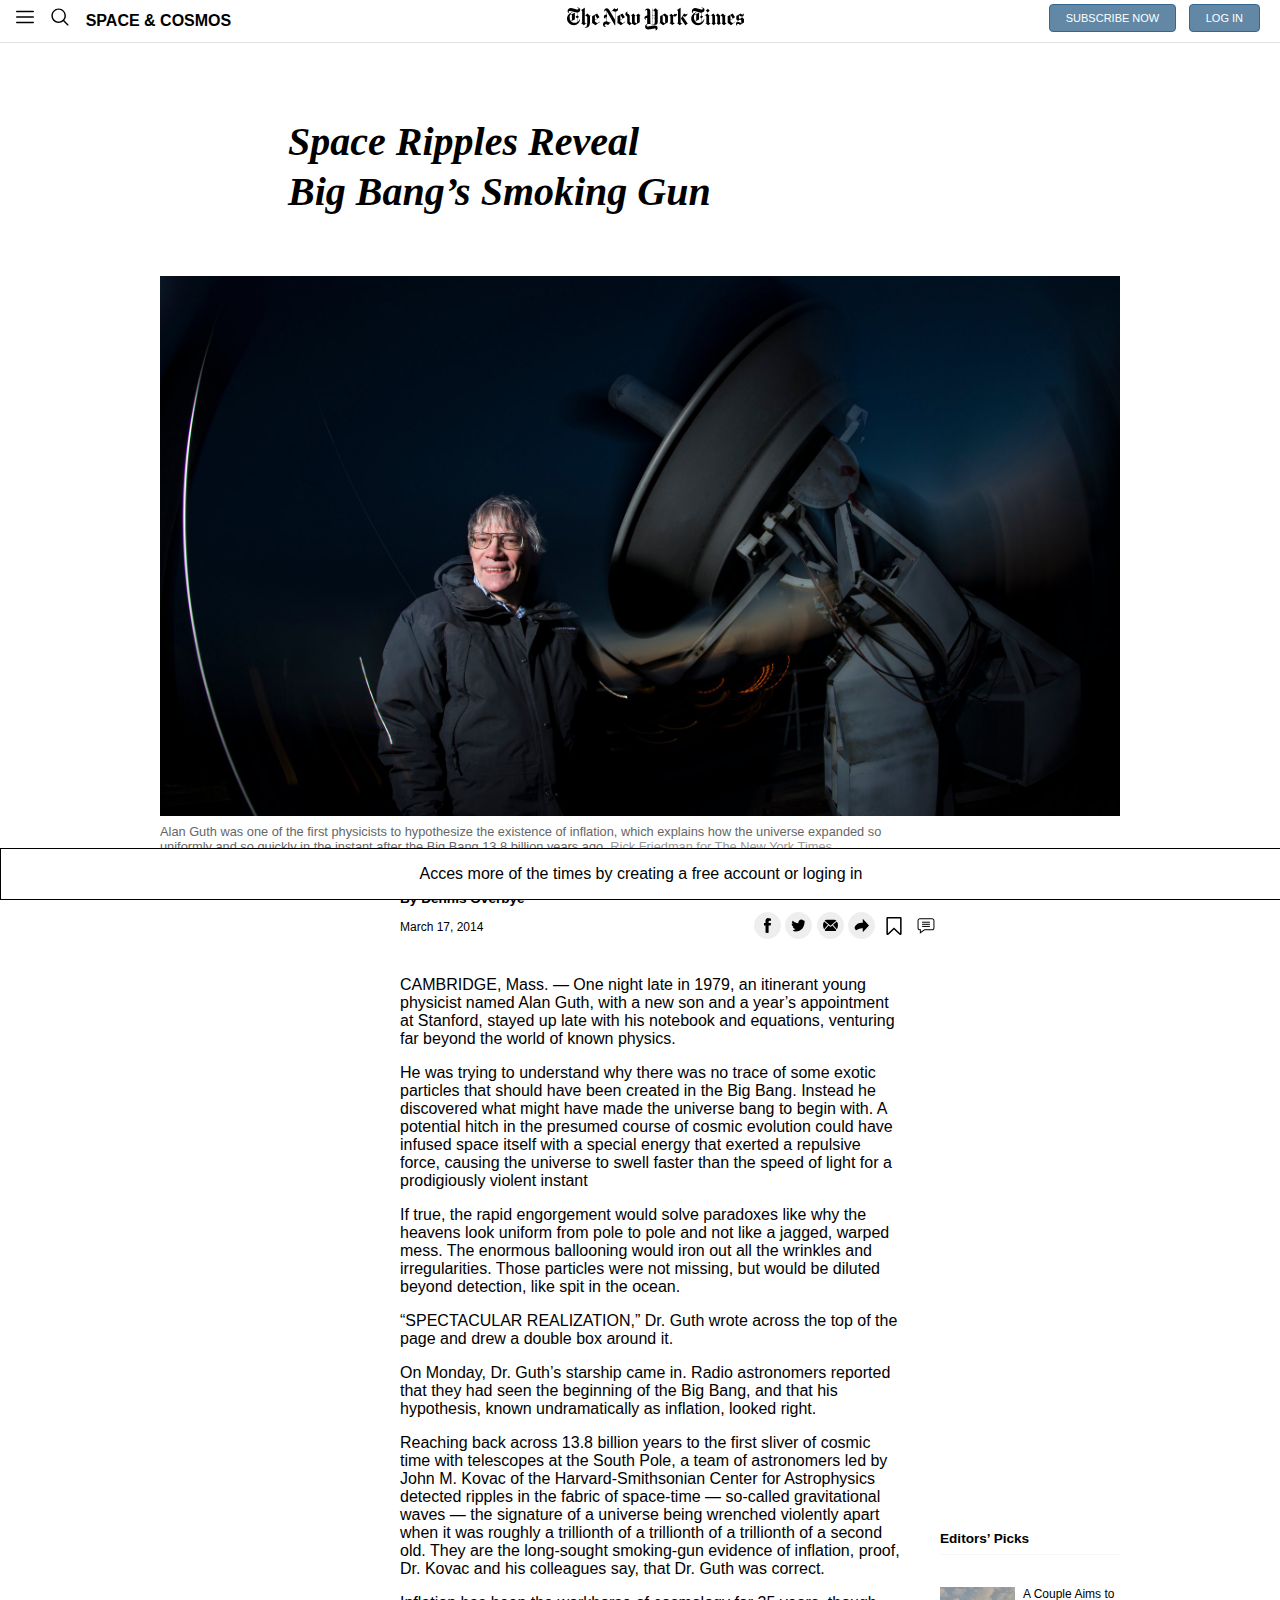
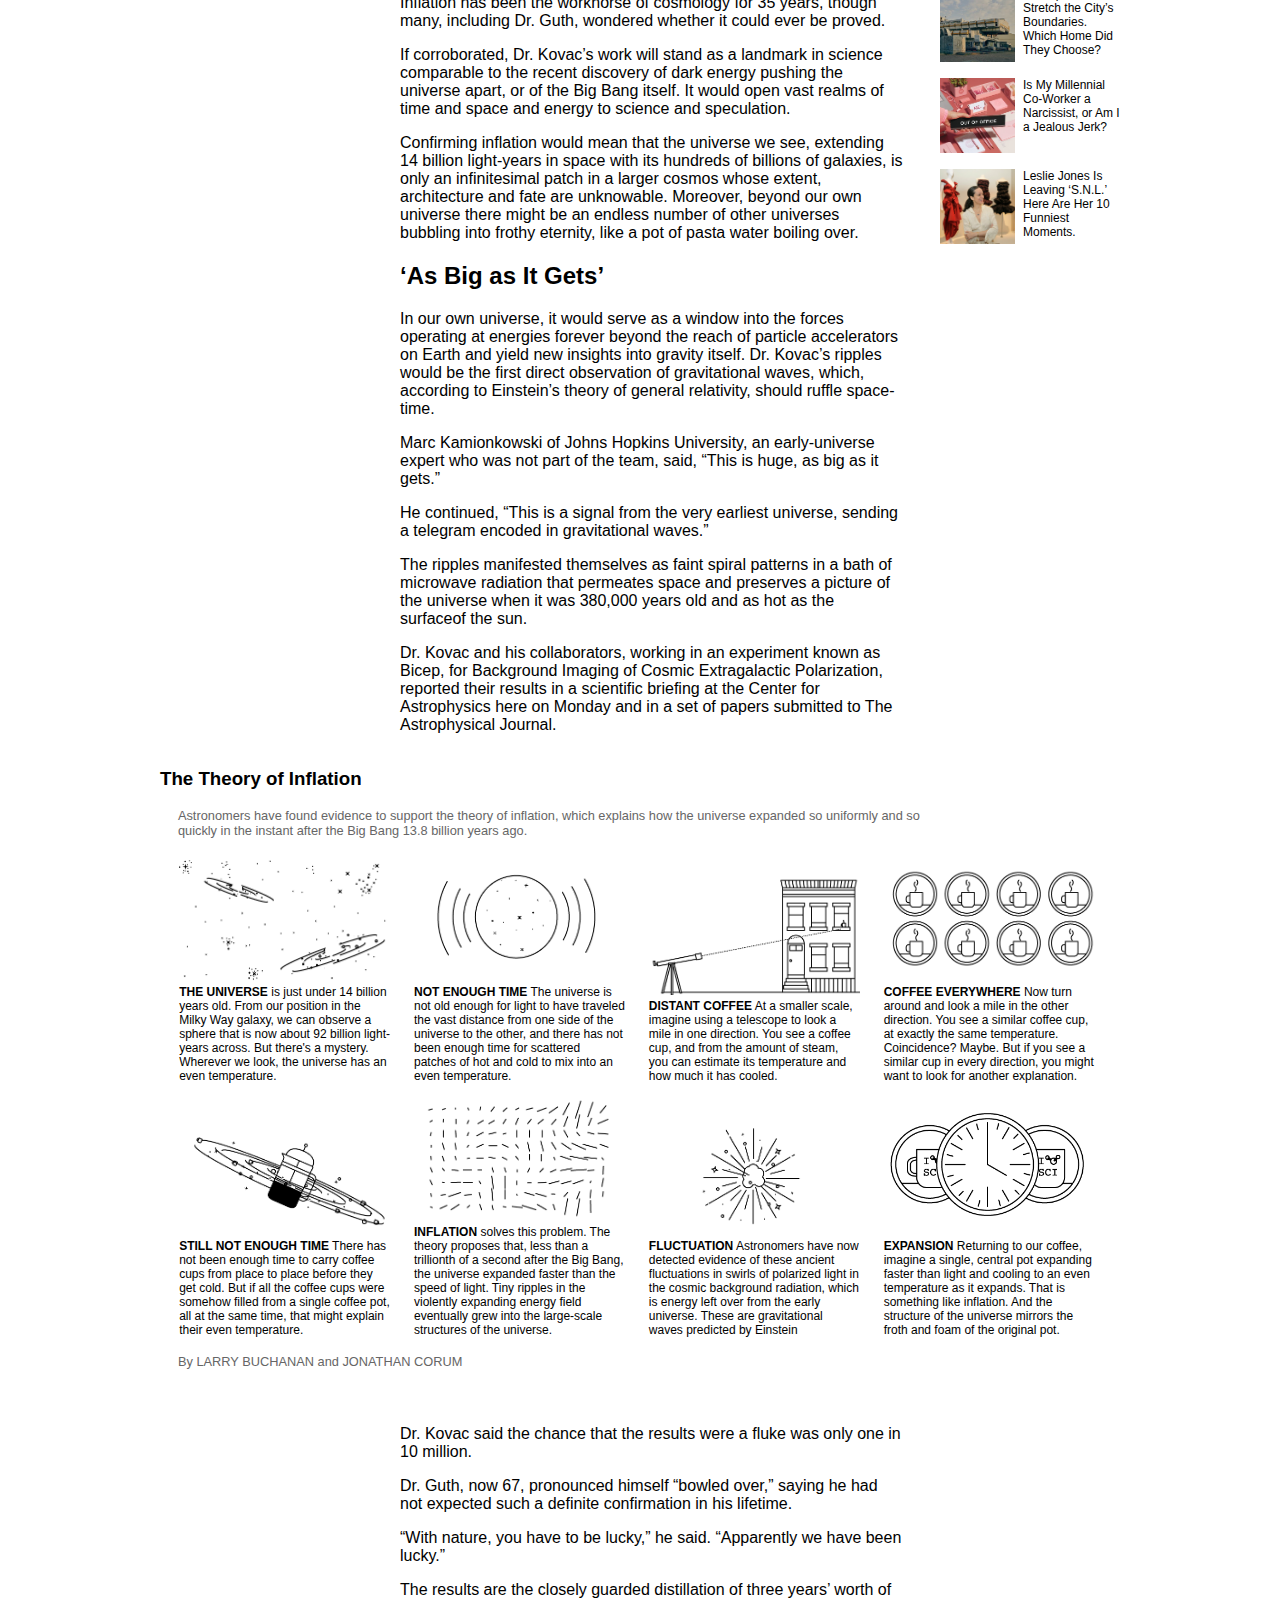
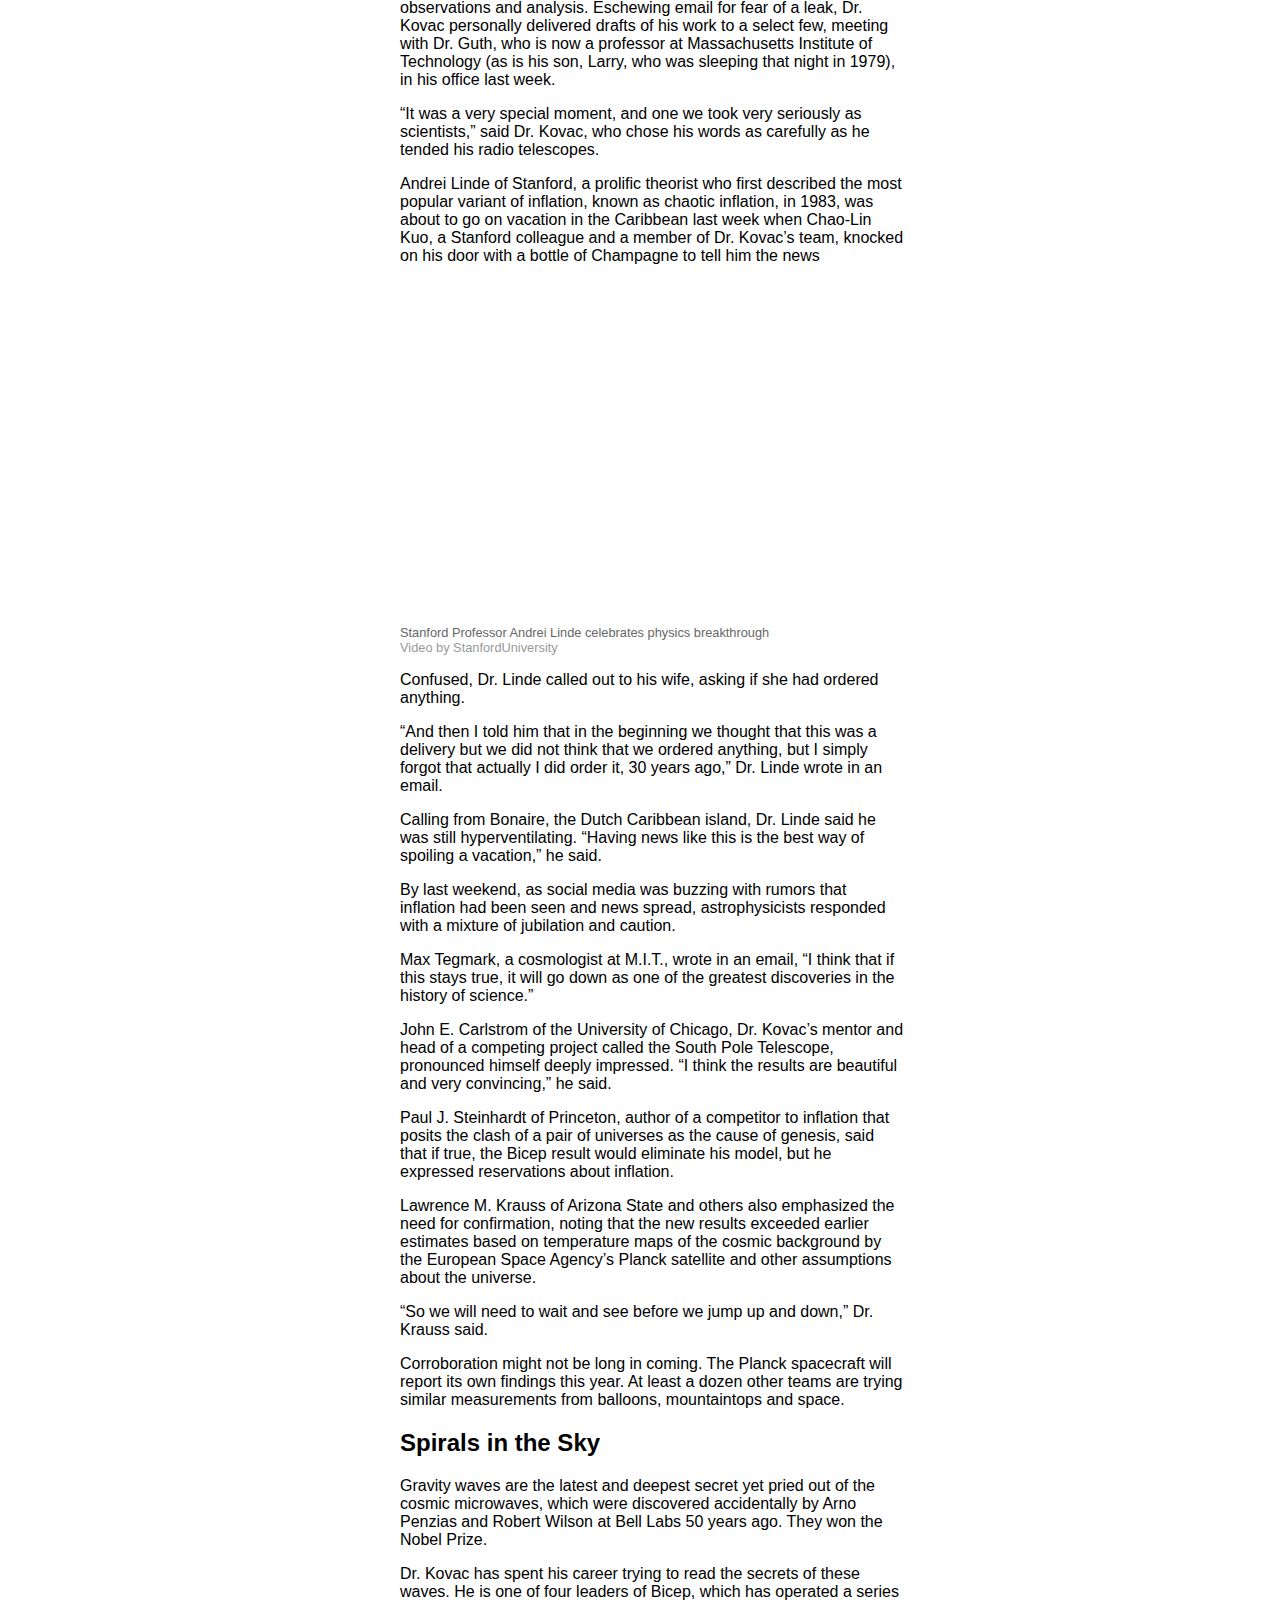
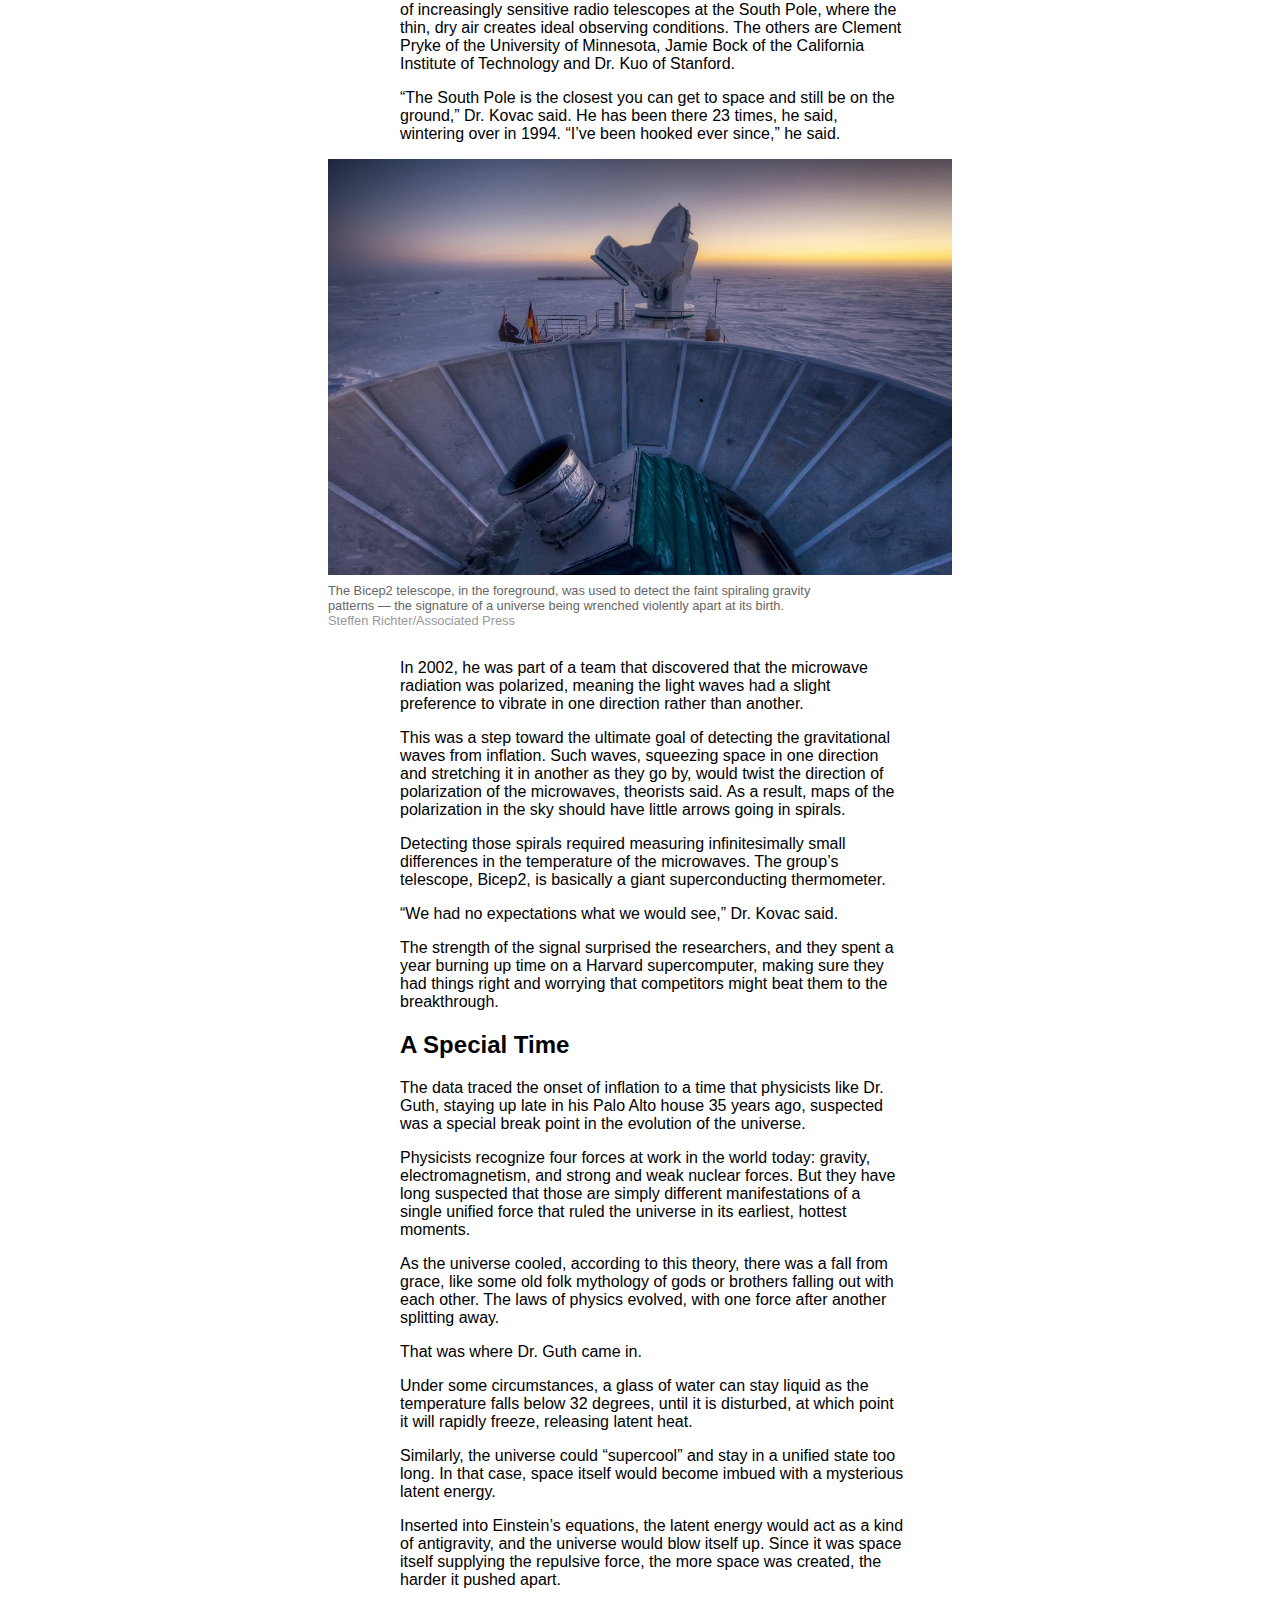
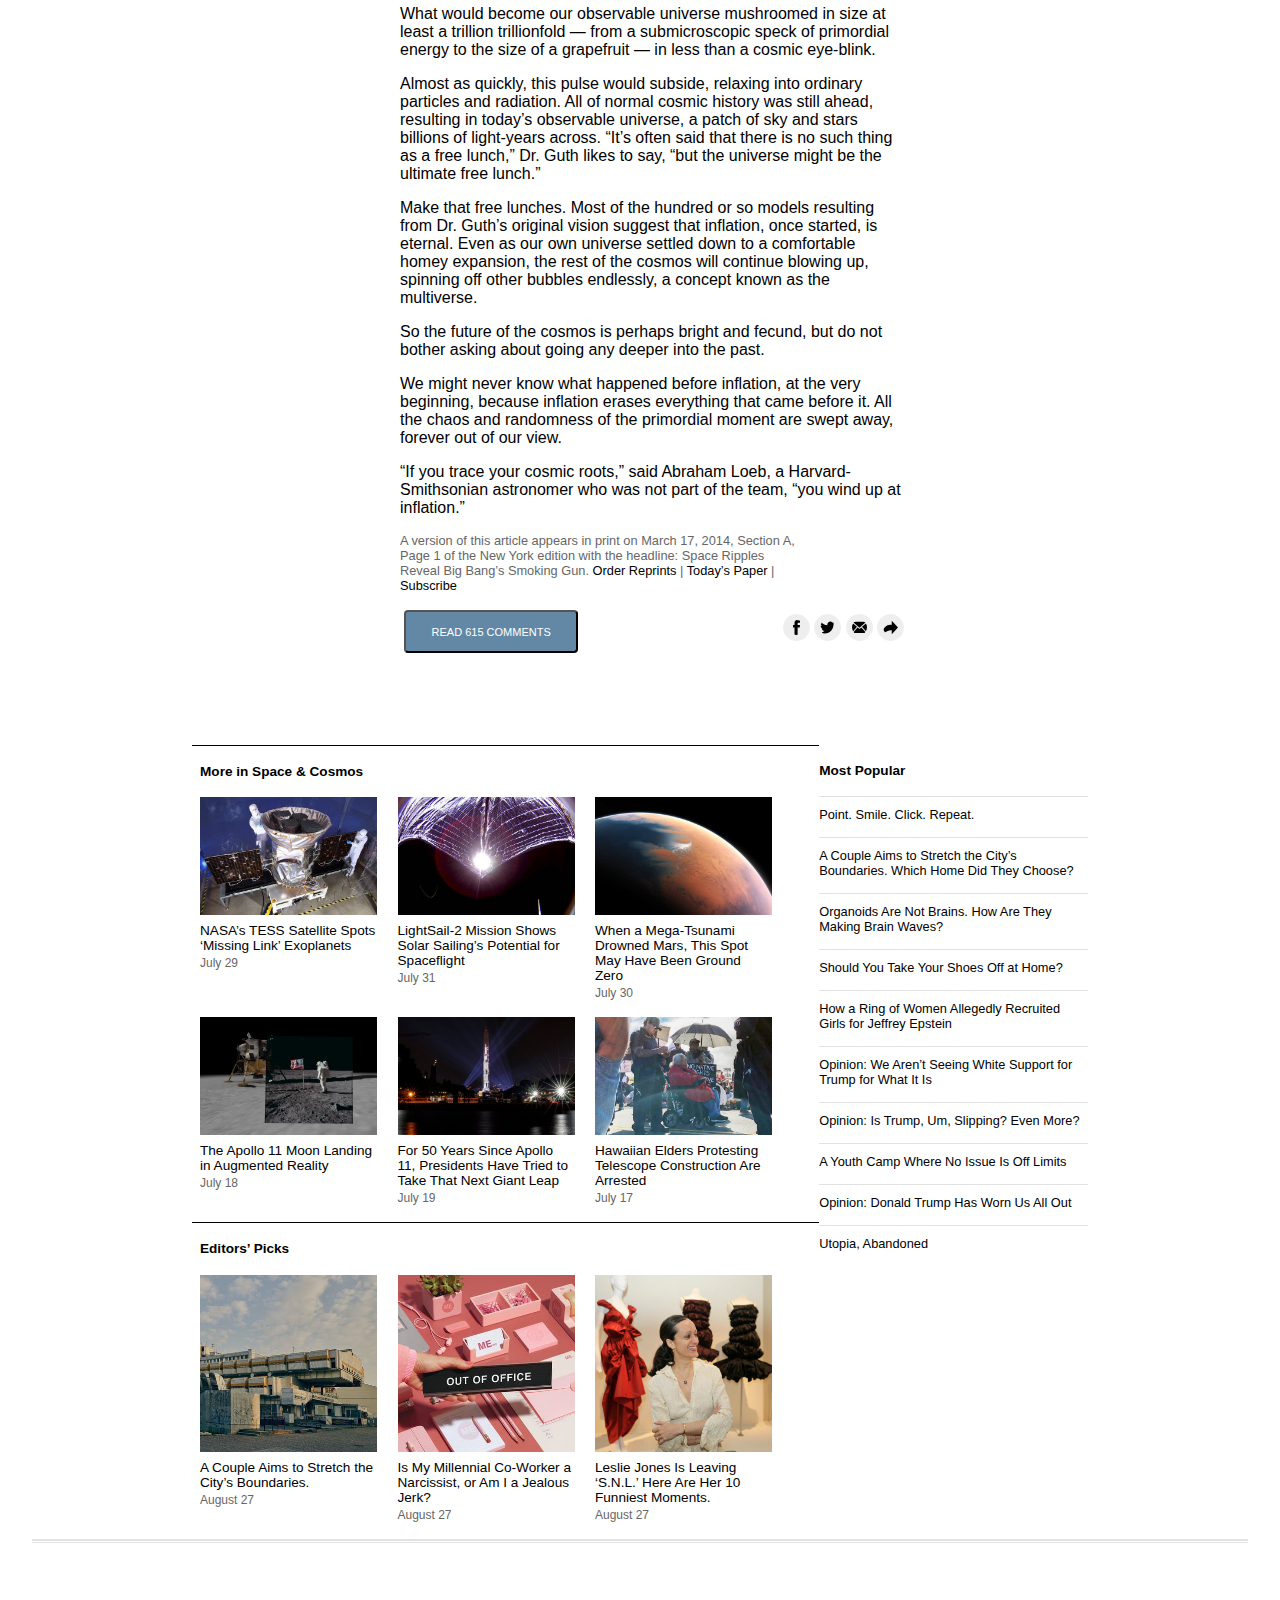
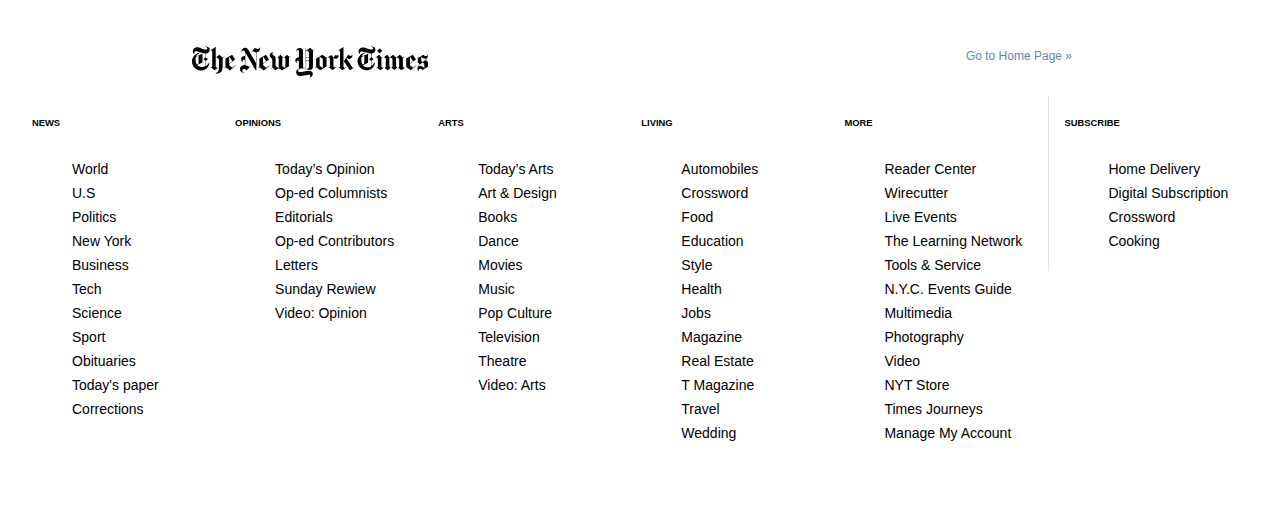
==== commit 6d5355bc: "layout.." ====
--- a/index.html
+++ b/index.html
@@ -583,6 +583,228 @@
       </a>
     </div>
   </section>
+
+  <section class="links-footer">
+      <header class="bot-logo">
+        <a href="#" class="logo">
+          <img class="log-img-bot" src="vectors/tnyt_logo.svg" alt="TNYT logo" class="logo">
+        </a>
+        <a href="#" class="go-home-link">Go to Home Page »</a>
+      </header>
+      <div class="footer-container">
+        <div class="column">
+          <h6 class="footer-title">
+            News
+          </h6>
+          <ul class="footer-ul">
+            <li>
+              <a class="footer-nav-link" href="#">World</a>
+            </li>
+            <li>
+              <a class="footer-nav-link" href="#">U.S</a>
+            </li>
+            <li>
+              <a class="footer-nav-link" href="#">Politics</a>
+            </li>
+            <li>
+              <a class="footer-nav-link" href="#">New York</a>
+            </li>
+            <li>
+              <a class="footer-nav-link" href="#">Business</a>
+            </li>
+            <li>
+              <a class="footer-nav-link" href="#">Tech</a>
+            </li>
+            <li>
+              <a class="footer-nav-link" href="#">Science</a>
+            </li>
+            <li>
+              <a class="footer-nav-link" href="#">Sport</a>
+            </li>
+            <li>
+              <a class="footer-nav-link" href="#">Obituaries</a>
+            </li>
+            <li>
+              <a class="footer-nav-link" href="#">Today's paper</a>
+            </li>
+            <li>
+              <a class="footer-nav-link" href="#">Corrections</a>
+            </li>
+          </ul>
+        </div>
+        <div class="column">
+          <h6 class="footer-title">
+            Opinions
+          </h6>
+          <ul class="footer-ul">
+            <li>
+              <a class="footer-nav-link" href="#">Today’s Opinion</a>
+            </li>
+            <li>
+              <a class="footer-nav-link" href="#">Op-ed Columnists</a>
+            </li>
+            <li>
+              <a class="footer-nav-link" href="#">Editorials</a>
+            </li>
+            <li>
+              <a class="footer-nav-link" href="#">Op-ed Contributors</a>
+            </li>
+            <li>
+              <a class="footer-nav-link" href="#">Letters</a>
+            </li>
+            <li>
+              <a class="footer-nav-link" href="#">Sunday Rewiew</a>
+            </li>
+            <li>
+              <a class="footer-nav-link" href="#">Video: Opinion</a>
+            </li>
+          </ul>
+        </div>
+        <div class="column">
+          <h6 class="footer-title">
+            Arts
+          </h6>
+          <ul class="footer-ul">
+            <li>
+              <a class="footer-nav-link" href="#">Today’s Arts</a>
+            </li>
+            <li>
+              <a class="footer-nav-link" href="#">Art & Design</a>
+            </li>
+            <li>
+              <a class="footer-nav-link" href="#">Books</a>
+            </li>
+            <li>
+              <a class="footer-nav-link" href="#">Dance</a>
+            </li>
+            <li>
+              <a class="footer-nav-link" href="#">Movies</a>
+            </li>
+            <li>
+              <a class="footer-nav-link" href="#">Music</a>
+            </li>
+            <li>
+              <a class="footer-nav-link" href="#">Pop Culture</a>
+            </li>
+            <li>
+              <a class="footer-nav-link" href="#">Television</a>
+            </li>
+            <li>
+              <a class="footer-nav-link" href="#">Theatre</a>
+            </li>
+            <li>
+              <a class="footer-nav-link" href="#">Video: Arts</a>
+            </li>
+          </ul>
+        </div>
+        <div class="column">
+          <h6 class="footer-title">
+            Living
+          </h6>
+          <ul class="footer-ul">
+            <li>
+              <a class="footer-nav-link" href="#">Automobiles</a>
+            </li>
+            <li>
+              <a class="footer-nav-link" href="#">Crossword</a>
+            </li>
+            <li>
+              <a class="footer-nav-link" href="#">Food</a>
+            </li>
+            <li>
+              <a class="footer-nav-link" href="#">Education</a>
+            </li>
+            <li>
+              <a class="footer-nav-link" href="#">Style</a>
+            </li>
+            <li>
+              <a class="footer-nav-link" href="#">Health</a>
+            </li>
+            <li>
+              <a class="footer-nav-link" href="#">Jobs</a>
+            </li>
+            <li>
+              <a class="footer-nav-link" href="#">Magazine</a>
+            </li>
+            <li>
+              <a class="footer-nav-link" href="#">Real Estate</a>
+            </li>
+            <li>
+              <a class="footer-nav-link" href="#">T Magazine</a>
+            </li>
+            <li>
+              <a class="footer-nav-link" href="#">Travel</a>
+            </li>
+            <li>
+              <a class="footer-nav-link" href="#">Wedding</a>
+            </li>
+          </ul>
+        </div>
+        <div class="column">
+          <h6 class="footer-title">
+            More
+          </h6>
+          <ul class="footer-ul">
+            <li>
+              <a class="footer-nav-link" href="#">Reader Center</a>
+            </li>
+            <li>
+              <a class="footer-nav-link" href="#">Wirecutter</a>
+            </li>
+            <li>
+              <a class="footer-nav-link" href="#">Live Events</a>
+            </li>
+            <li>
+              <a class="footer-nav-link" href="#">The Learning Network</a>
+            </li>
+            <li>
+              <a class="footer-nav-link" href="#">Tools & Service</a>
+            </li>
+            <li>
+              <a class="footer-nav-link" href="#">N.Y.C. Events Guide</a>
+            </li>
+            <li>
+              <a class="footer-nav-link" href="#">Multimedia</a>
+            </li>
+            <li>
+              <a class="footer-nav-link" href="#">Photography</a>
+            </li>
+            <li>
+              <a class="footer-nav-link" href="#">Video</a>
+            </li>
+            <li>
+              <a class="footer-nav-link" href="#">NYT Store</a>
+            </li>
+            <li>
+              <a class="footer-nav-link" href="#">Times Journeys</a>
+            </li>
+            <li>
+              <a class="footer-nav-link" href="#">Manage My Account</a>
+            </li>
+          </ul>
+        </div>
+        <div class="column">
+          <h6 class="footer-title">
+            Subscribe
+          </h6>
+          <ul class="footer-ul">
+            <li>
+              <img src=""> <a class="footer-nav-link" href="#">Home Delivery</a>
+            </li>
+            <li>
+              <img src=""> <a class="footer-nav-link" href="#">Digital Subscription</a>
+            </li>
+            <li>
+              <img src=""> <a class="footer-nav-link" href="#">Crossword</a>
+            </li>
+            <li>
+              <img src=""> <a class="footer-nav-link" href="#">Cooking</a>
+            </li>
+          </ul>
+        </div>
+      </div>
+    </section>
+
   <footer class="fixie">
   Acces more of the times by creating a free account or loging in
   </footer>
--- a/css/style.css
+++ b/css/style.css
@@ -3,6 +3,10 @@
   margin: 0;
   padding: 0;
   font-family: Arial, Helvetica, sans-serif;
+}
+
+ul {
+  list-style: none;
 }
 
 figure {
@@ -315,6 +319,62 @@
   margin-left: 0.5rem;
 }
 
+.links-footer {
+  max-width: 95vw;
+  margin: 10px auto;
+  clear: both;
+  margin-bottom: 3rem;
+}
+
+.links-footer::before {
+  content: "";
+  display: block;
+  height: 1px;
+  margin-top: 0;
+  border-bottom: 1px solid rgb(226, 226, 226);
+  border-top: 2px solid rgb(226, 226, 226);
+}
+
+.bot-logo .log-img-bot {
+  height: 2rem;
+  margin: 0.85rem 0;
+}
+
+.bot-logo .go-home-link {
+  float: right;
+  font-size: 0.75rem;
+  margin: 1rem 1rem 0;
+  color: rgb(98, 136, 165);
+}
+
+.footer-container {
+  position: relative;
+}
+
+.footer-container .column {
+  display: inline-block;
+  width: calc(100% / 6 - 0.25rem);
+  margin: 0 auto 1rem;
+  box-sizing: border-box;
+  font-size: 14px;
+  vertical-align: top;
+}
+
+.footer-container .column:last-child {
+  border-left: 1px solid rgb(226, 226, 226);
+  padding-left: 1rem;
+}
+
+.footer-container .footer-title {
+  text-transform: uppercase;
+  font-weight: bold;
+  padding-bottom: 0.75rem;
+}
+
+.footer-container li {
+  padding-bottom: 0.5rem;
+}
+
 .fixie {
   position: fixed;
   bottom: 0;
@@ -325,4 +385,3 @@
   width: 100%;
   text-align: center;
 }
-
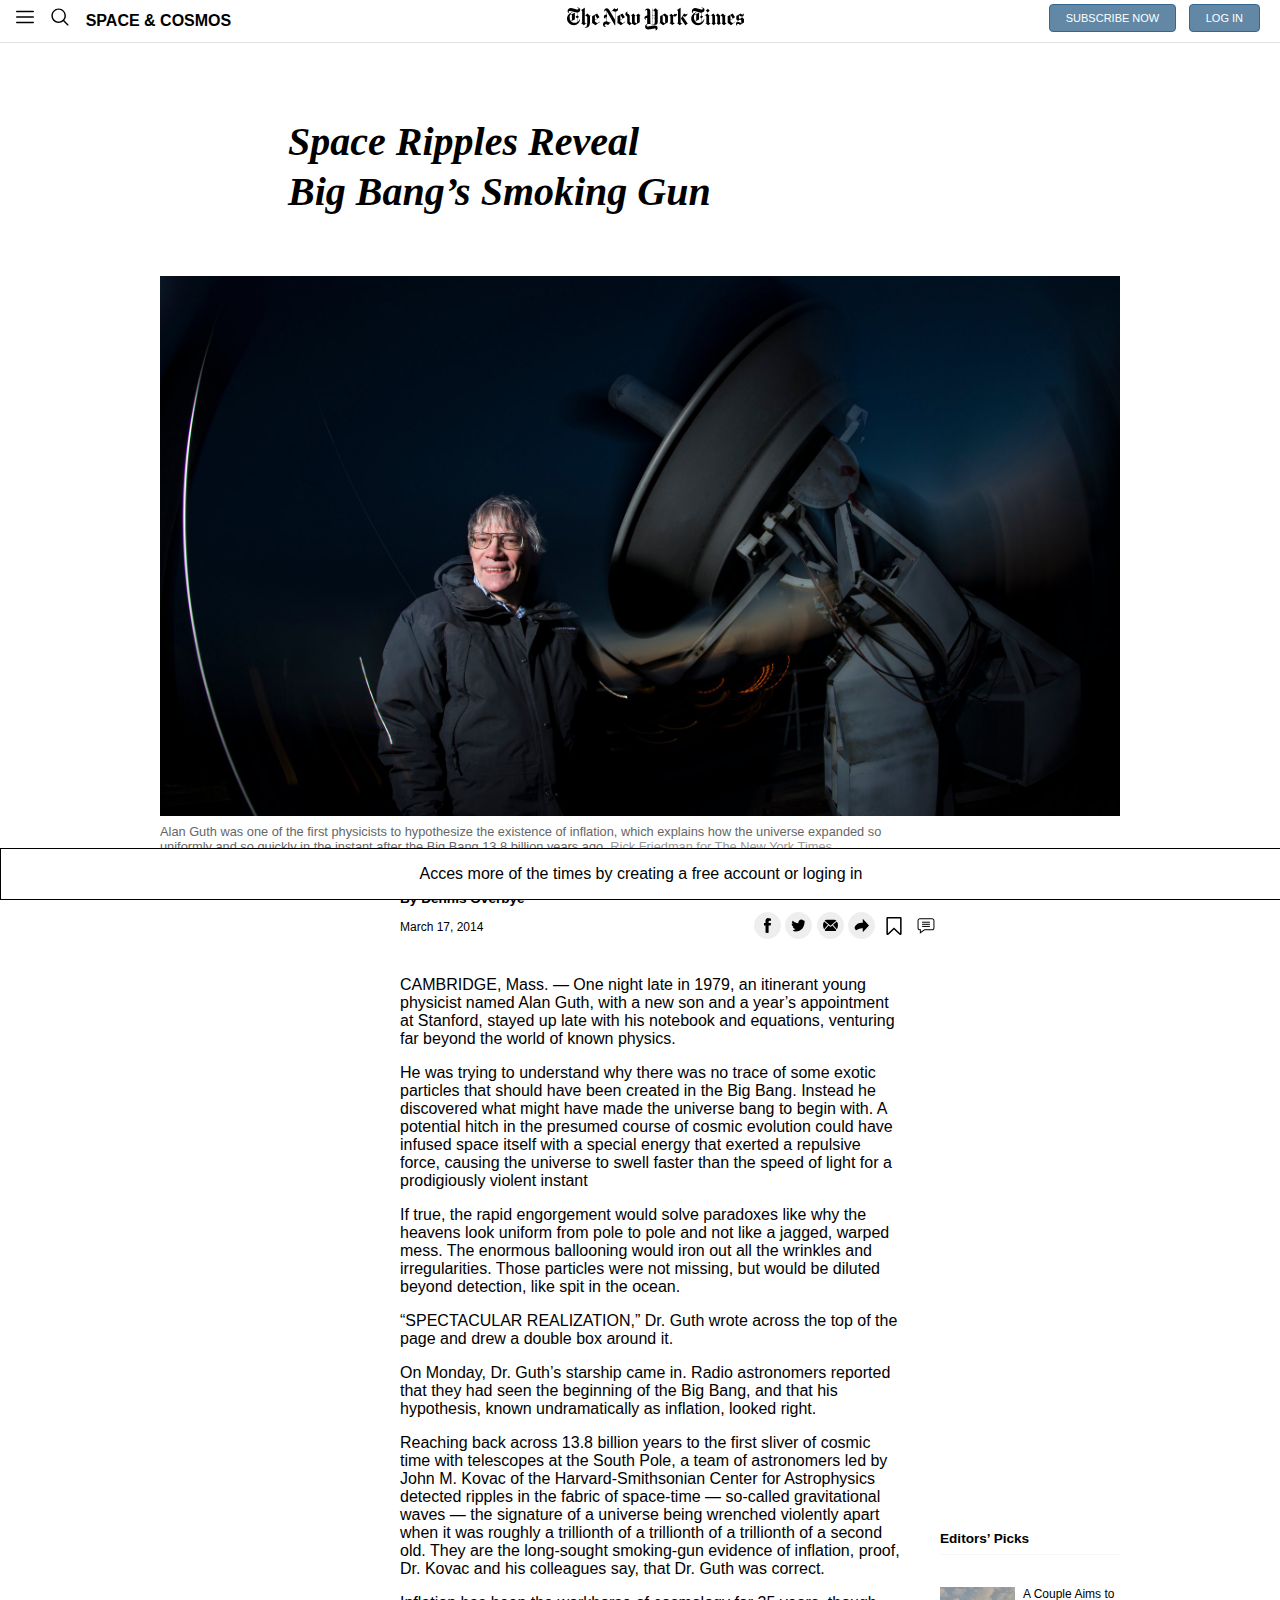
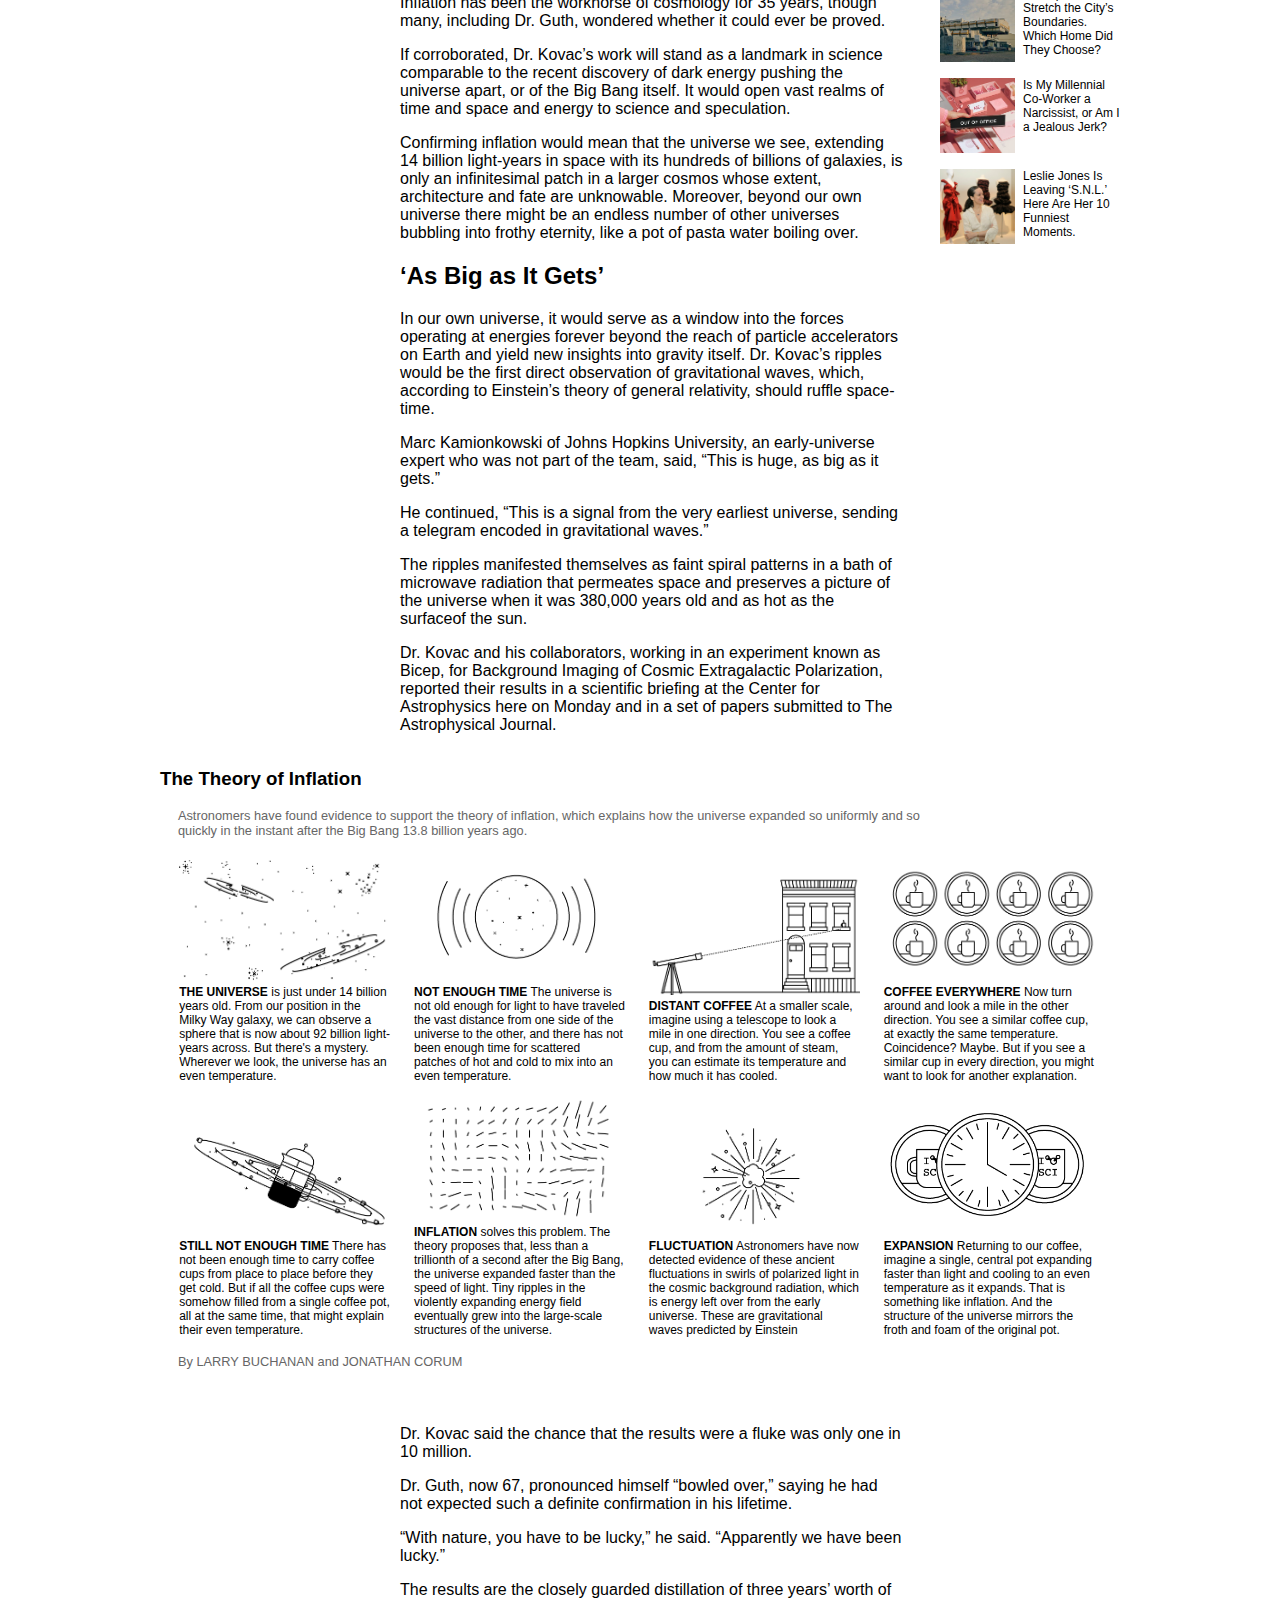
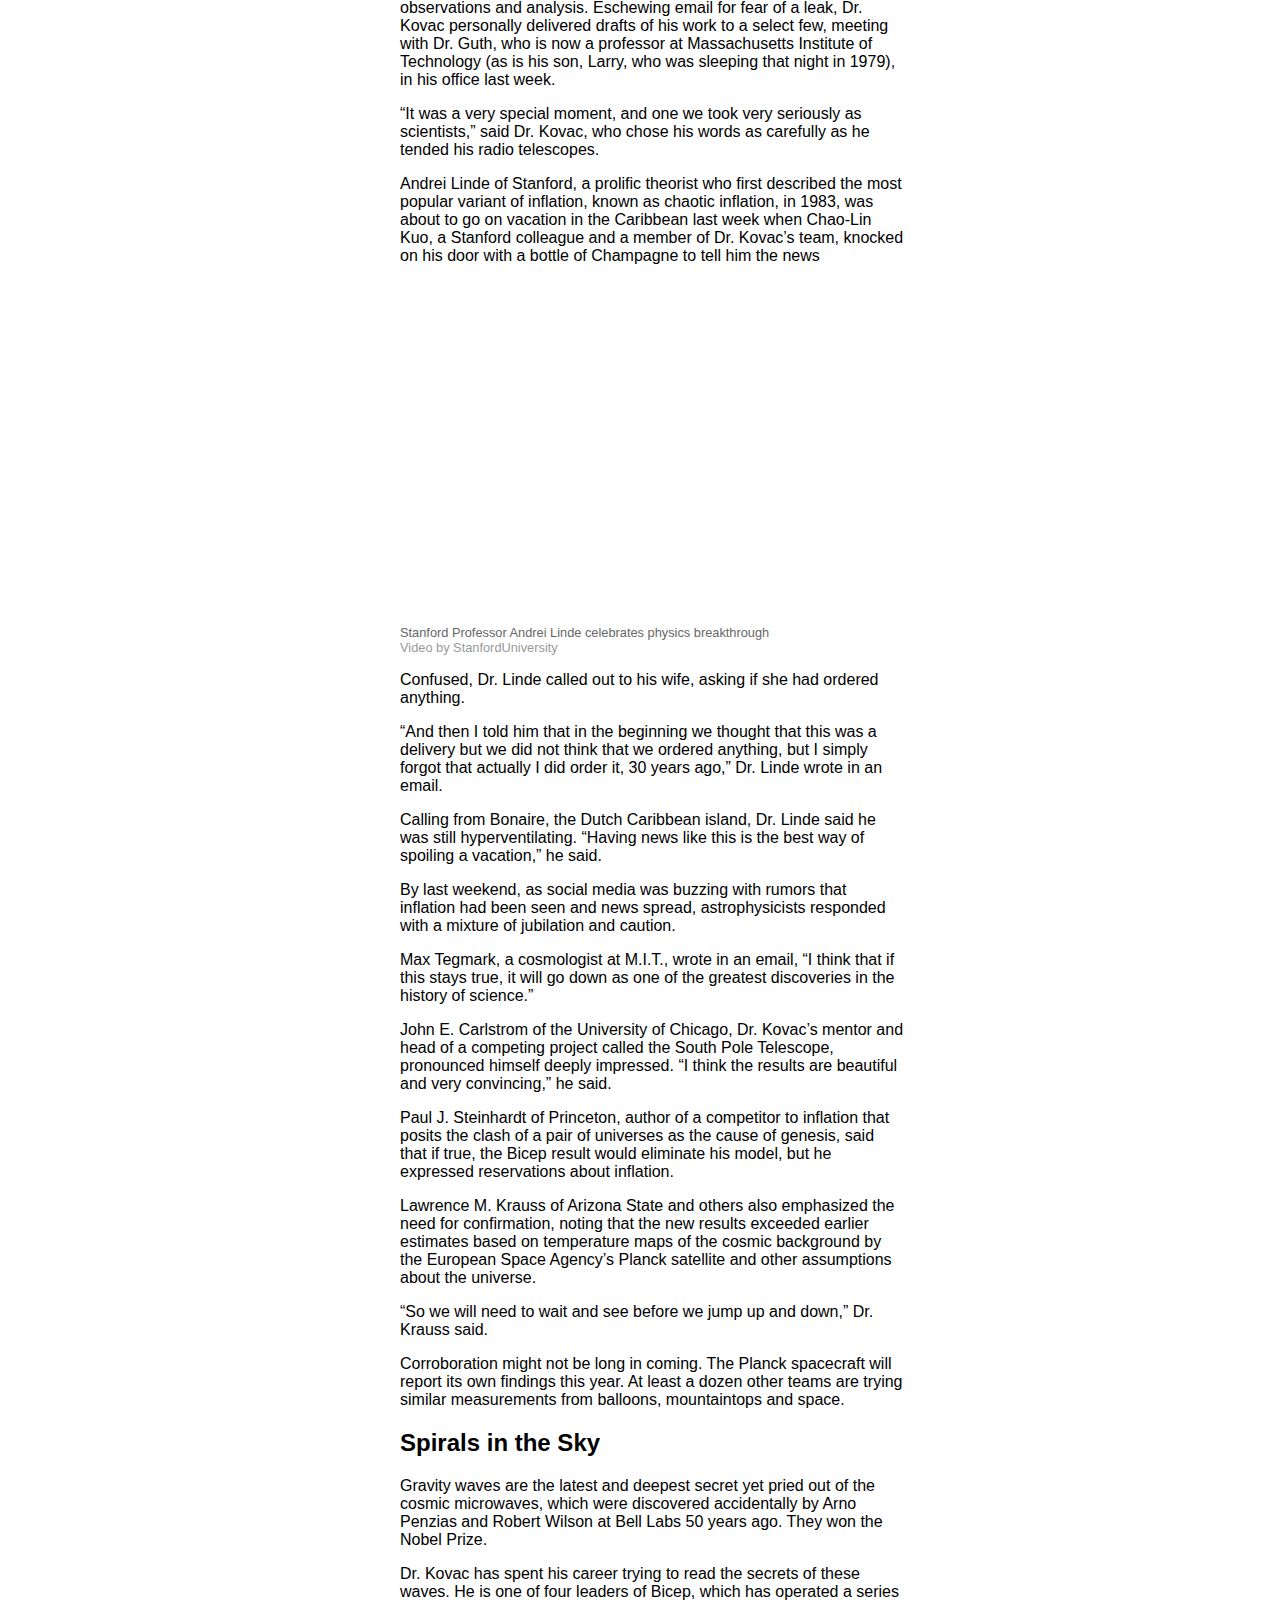
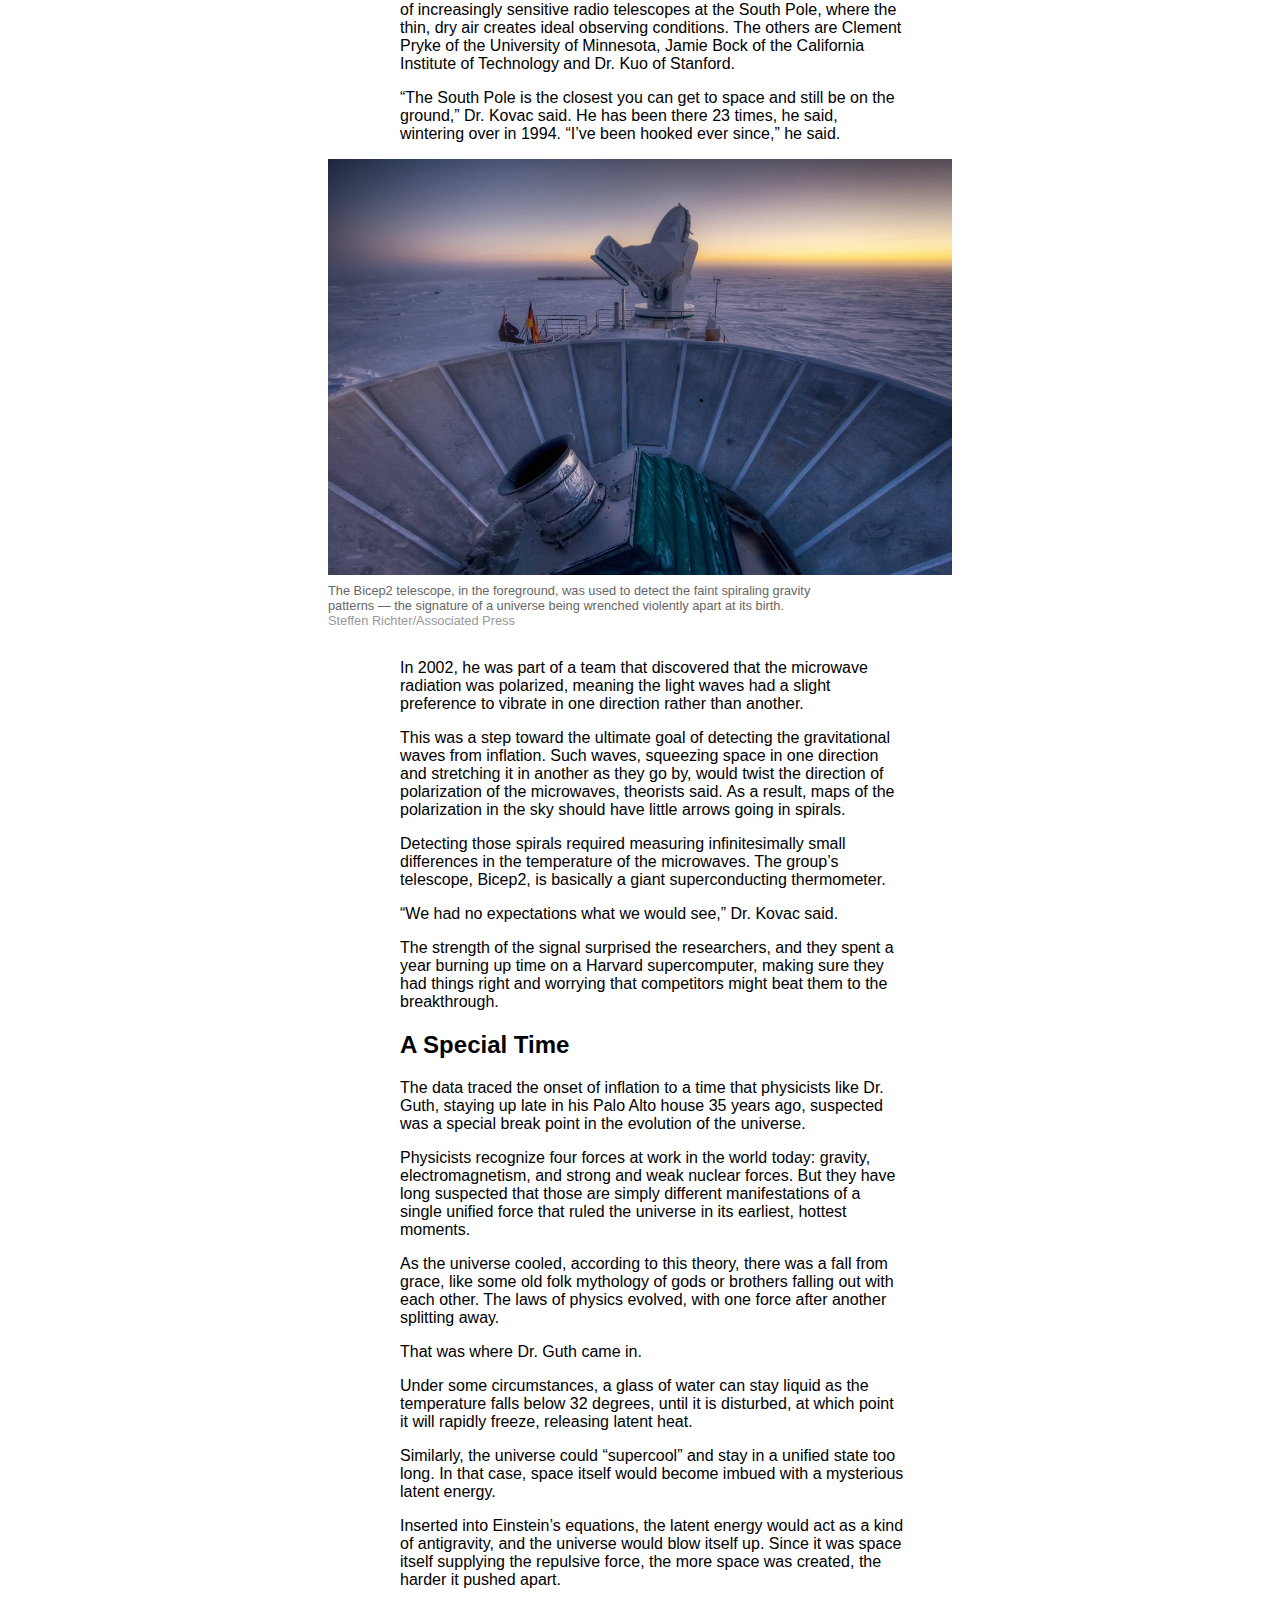
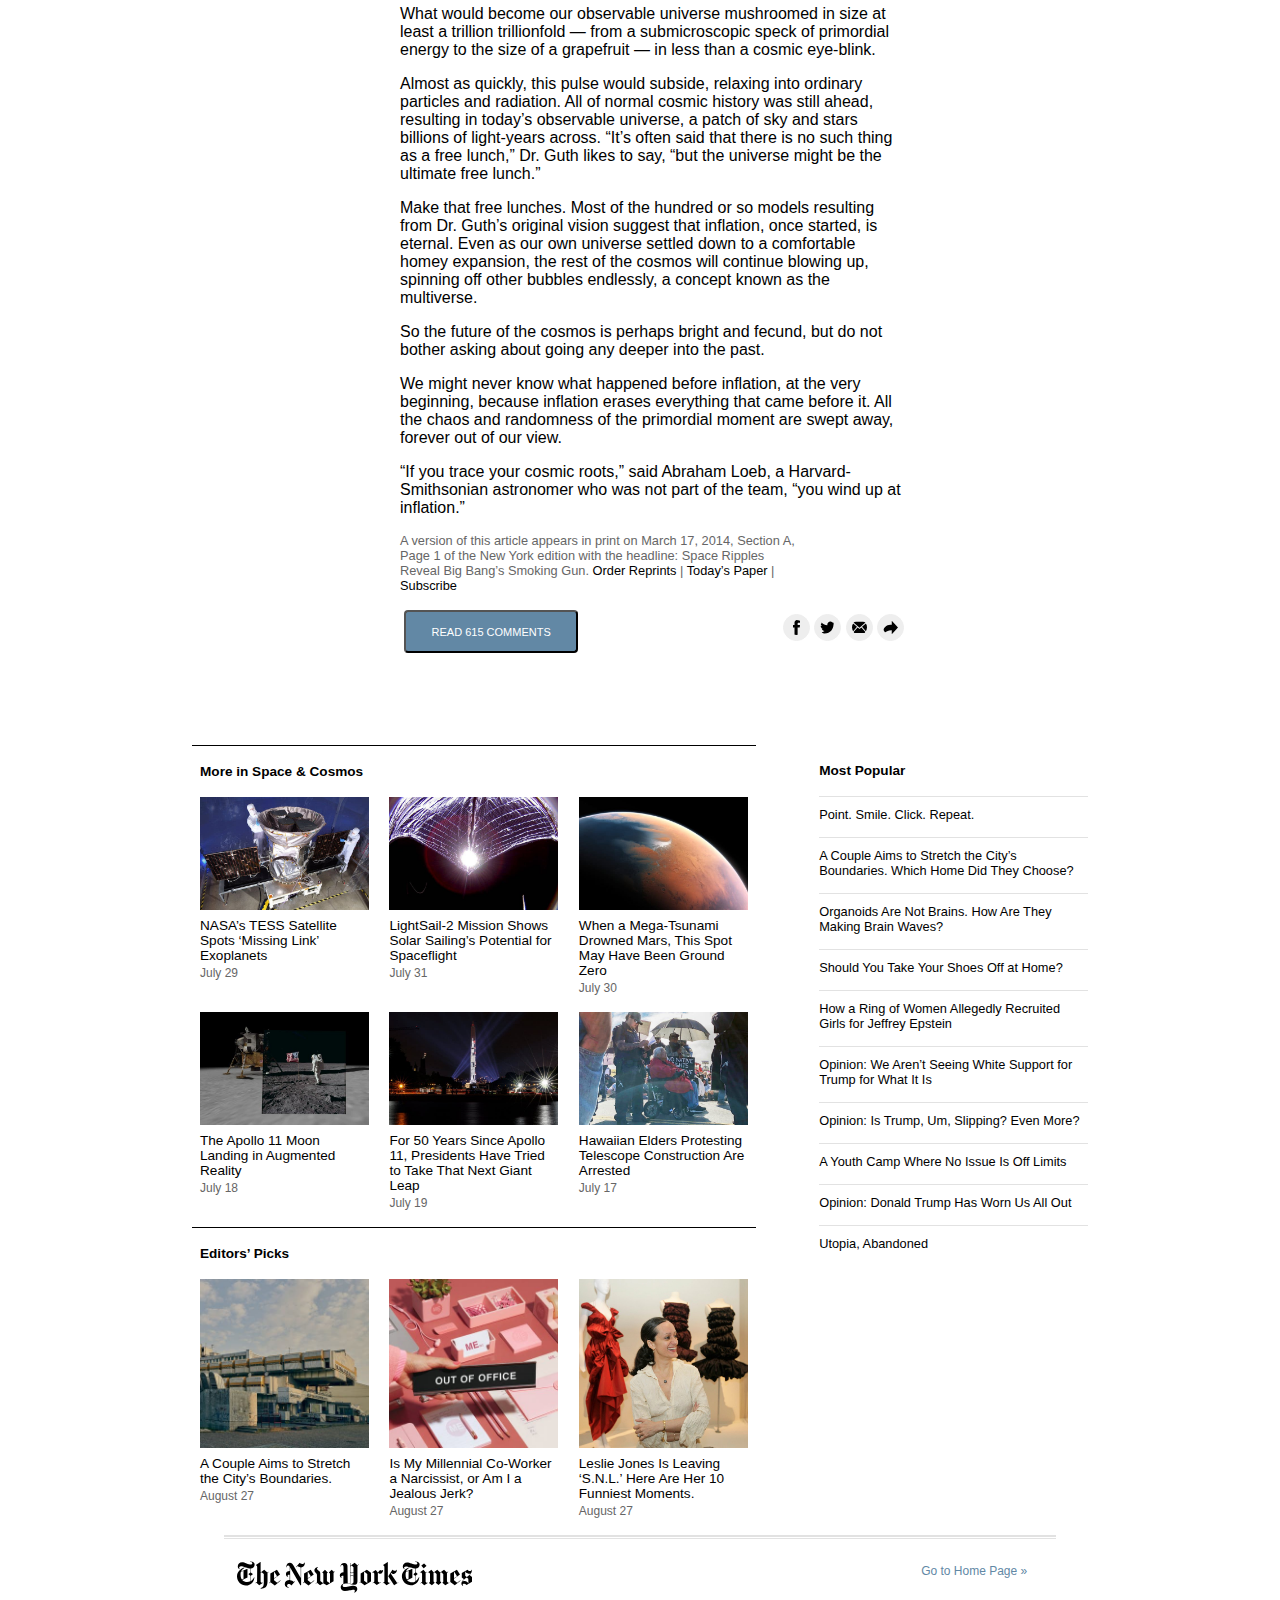
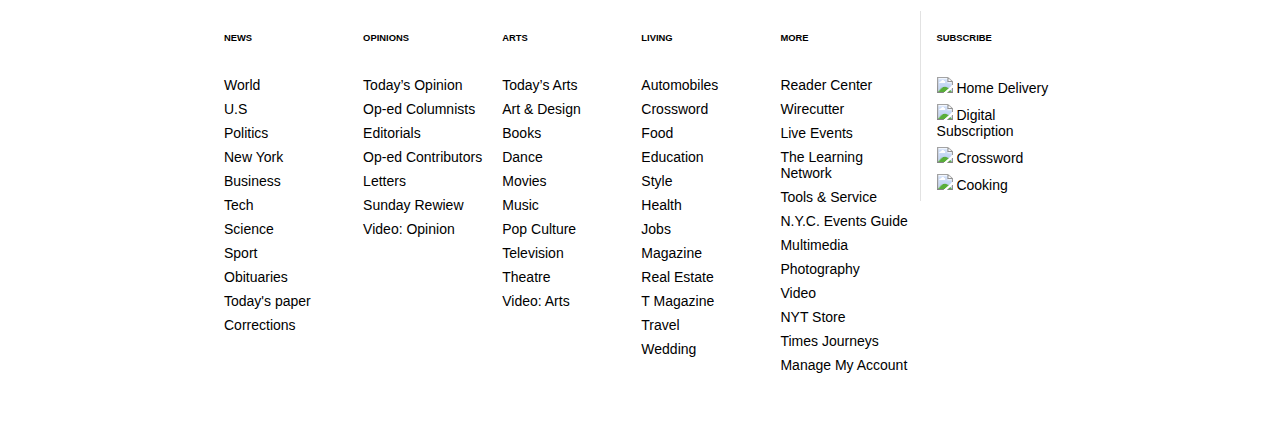
==== commit 2e73952e: "adding bottom svgs" ====
--- a/index.html
+++ b/index.html
@@ -789,16 +789,18 @@
           </h6>
           <ul class="footer-ul">
             <li>
-              <img src=""> <a class="footer-nav-link" href="#">Home Delivery</a>
-            </li>
-            <li>
-              <img src=""> <a class="footer-nav-link" href="#">Digital Subscription</a>
-            </li>
-            <li>
-              <img src=""> <a class="footer-nav-link" href="#">Crossword</a>
-            </li>
-            <li>
-              <img src=""> <a class="footer-nav-link" href="#">Cooking</a>
+              <a class="footer-nav-link" href="#">
+                <img src="vectors/home.svg"> Home Delivery
+              </a>
+            </li>
+            <li>
+              <img src="vectors/tnyt_mini.svg"> <a class="footer-nav-link" href="#">Digital Subscription</a>
+            </li>
+            <li>
+              <img src="vectors/cross.svg"> <a class="footer-nav-link" href="#">Crossword</a>
+            </li>
+            <li>
+              <img src="vectors/cooking.svg"> <a class="footer-nav-link" href="#">Cooking</a>
             </li>
           </ul>
         </div>
--- a/css/style.css
+++ b/css/style.css
@@ -7,6 +7,12 @@
 
 ul {
   list-style: none;
+  display: block;
+  margin-block-start: 0;
+  margin-block-end: 0;
+  margin-inline-start: 0;
+  margin-inline-end: 0;
+  padding-inline-start: 0;
 }
 
 figure {
@@ -274,13 +280,14 @@
 
 .suggestion-part {
   border-top: #000 1px solid;
+  margin-right: 10%;
 }
 
 .suggestion {
   display: inline-block;
   margin: 0 0.5rem 1rem;
   vertical-align: top;
-  width: calc(100% / 3 - 2rem);
+  width: calc(100% / 3 - 1.2rem);
 }
 
 .img-suggestion {
@@ -320,7 +327,7 @@
 }
 
 .links-footer {
-  max-width: 95vw;
+  max-width: 65vw;
   margin: 10px auto;
   clear: both;
   margin-bottom: 3rem;
@@ -333,6 +340,10 @@
   margin-top: 0;
   border-bottom: 1px solid rgb(226, 226, 226);
   border-top: 2px solid rgb(226, 226, 226);
+}
+
+.bot-logo {
+  padding: 1vh 1vw 0;
 }
 
 .bot-logo .log-img-bot {
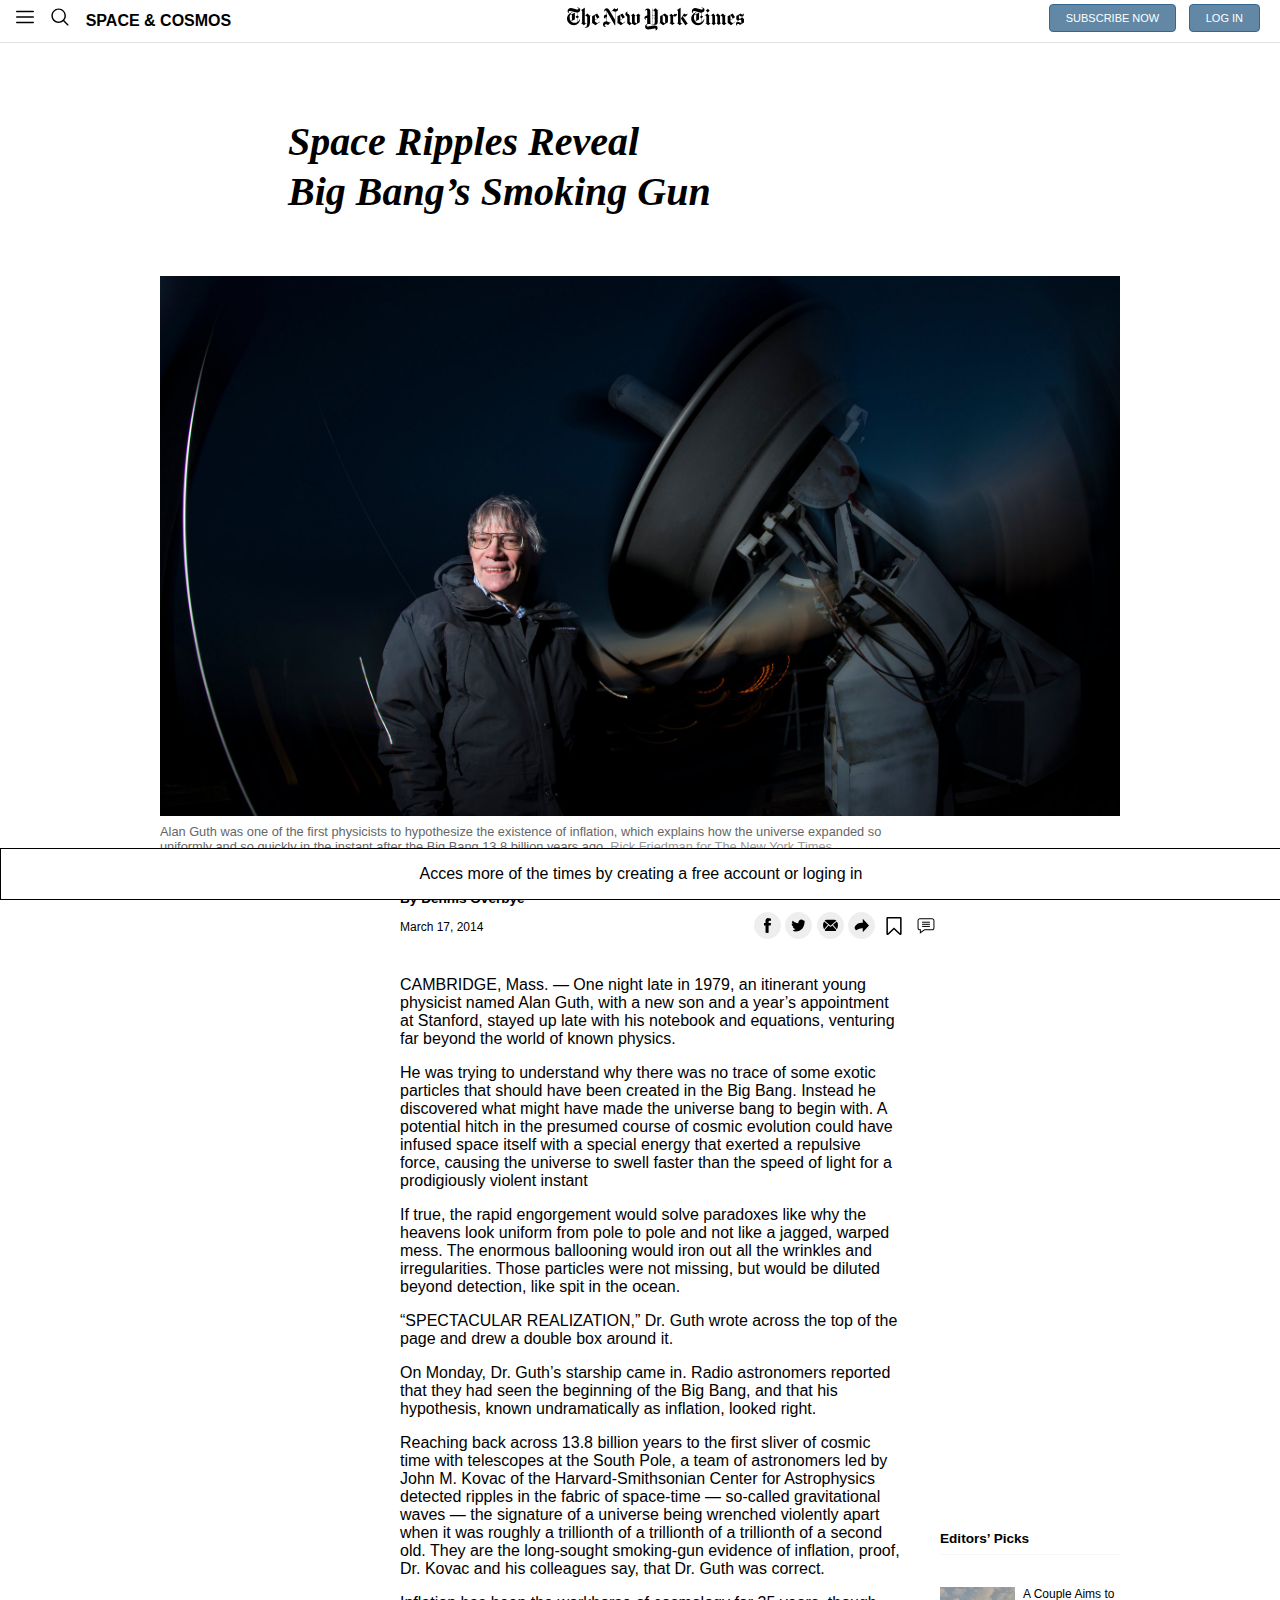
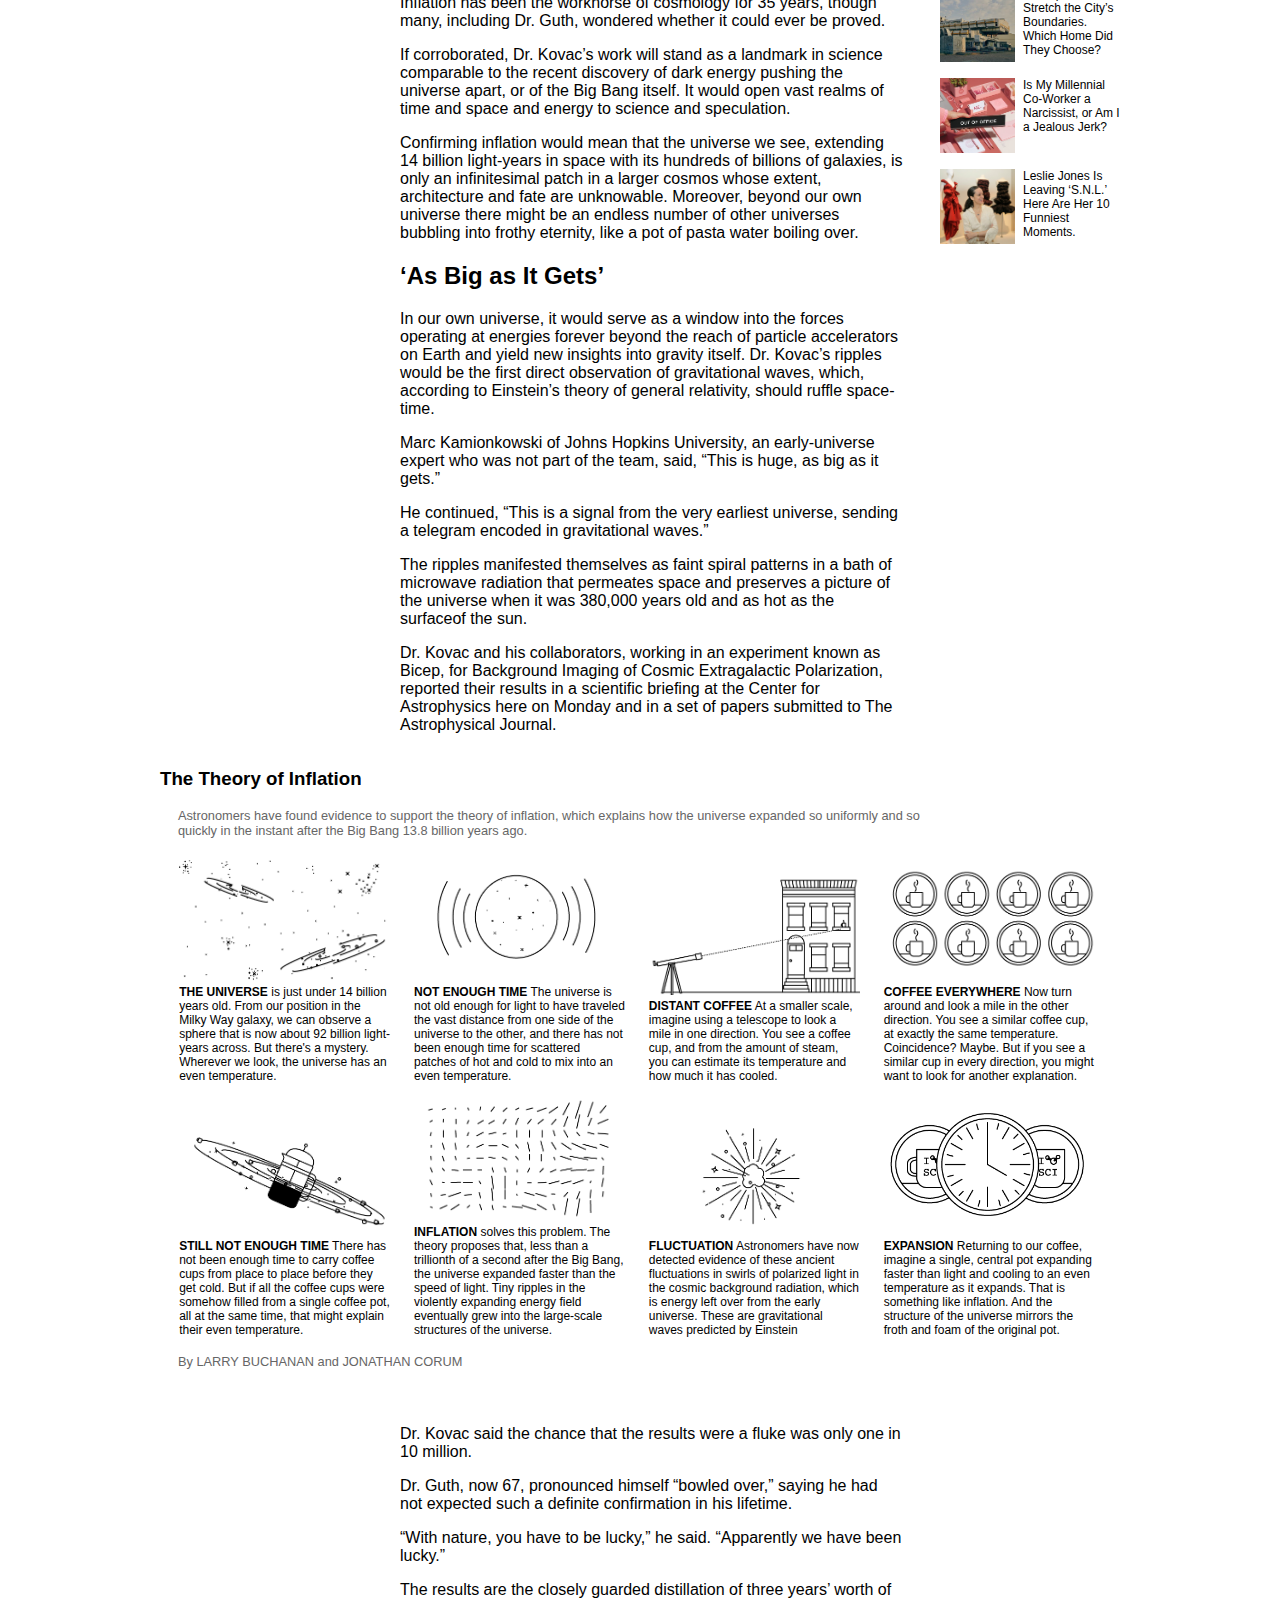
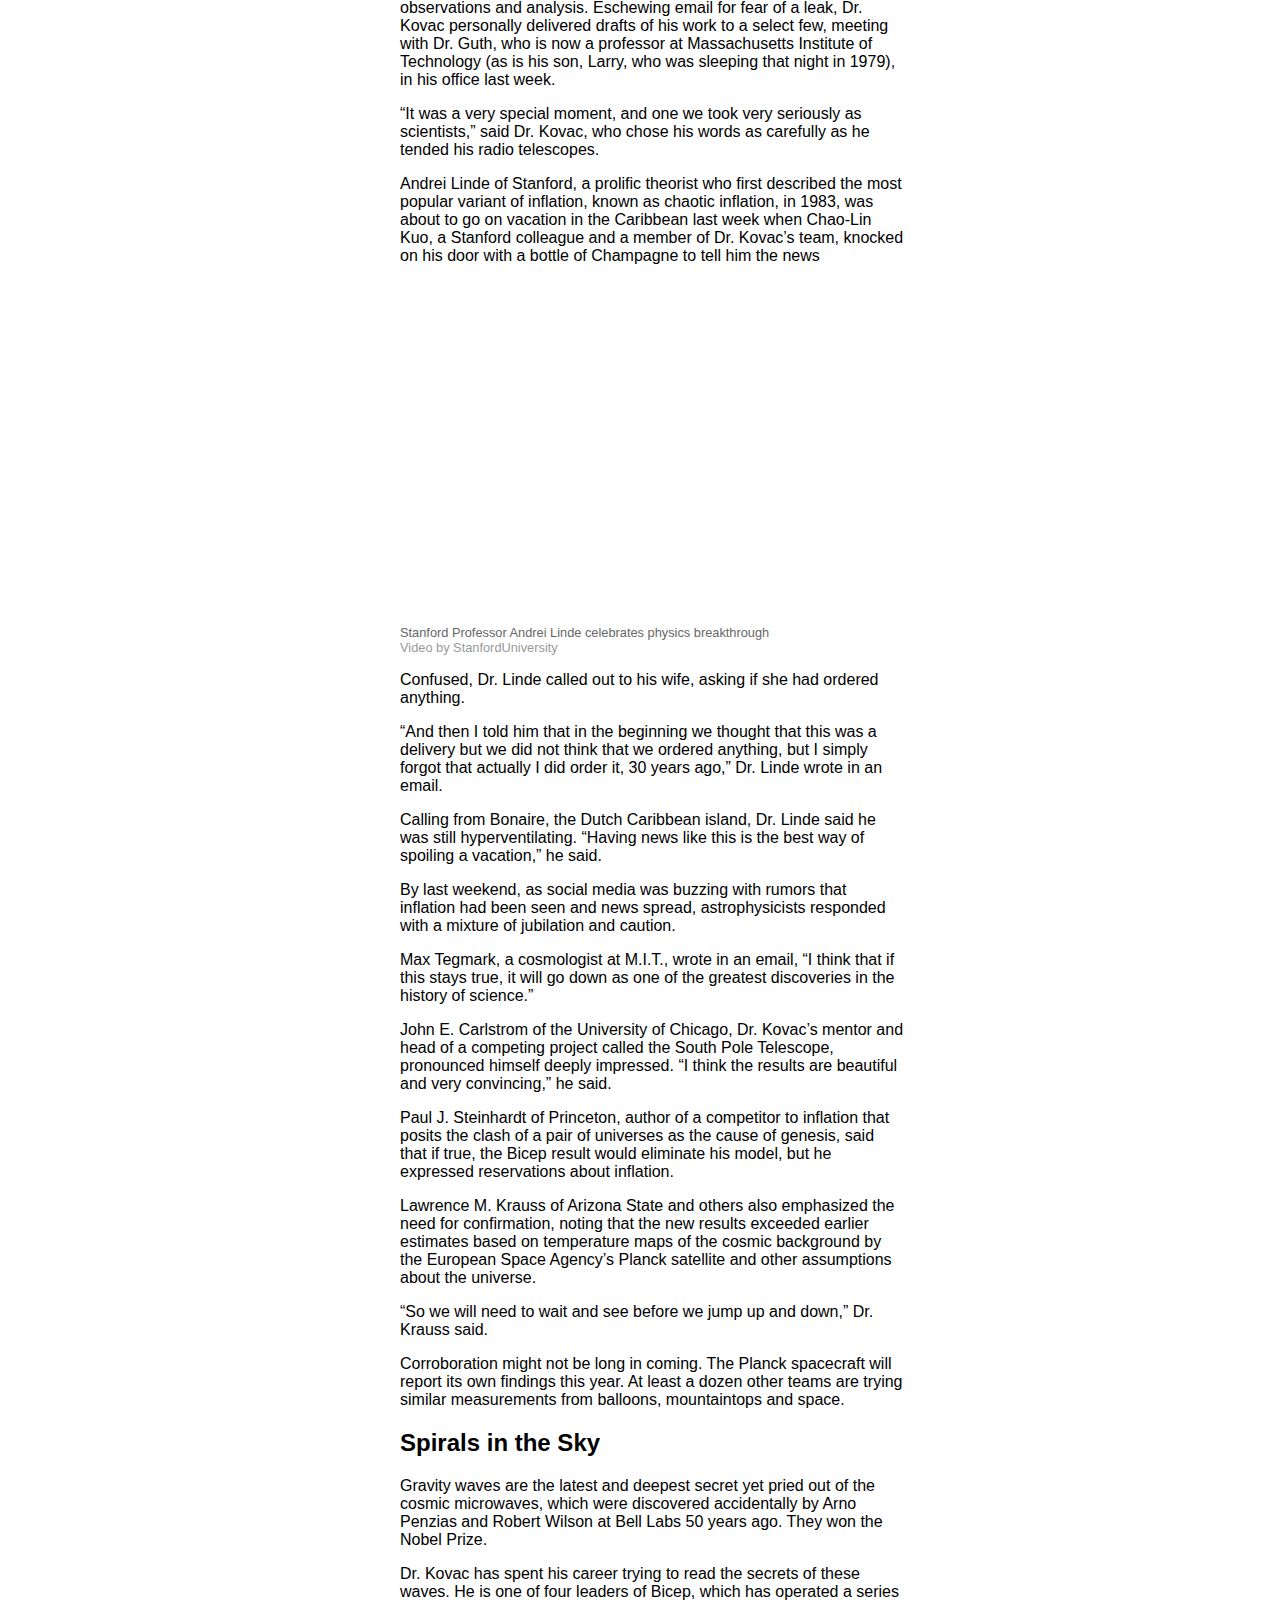
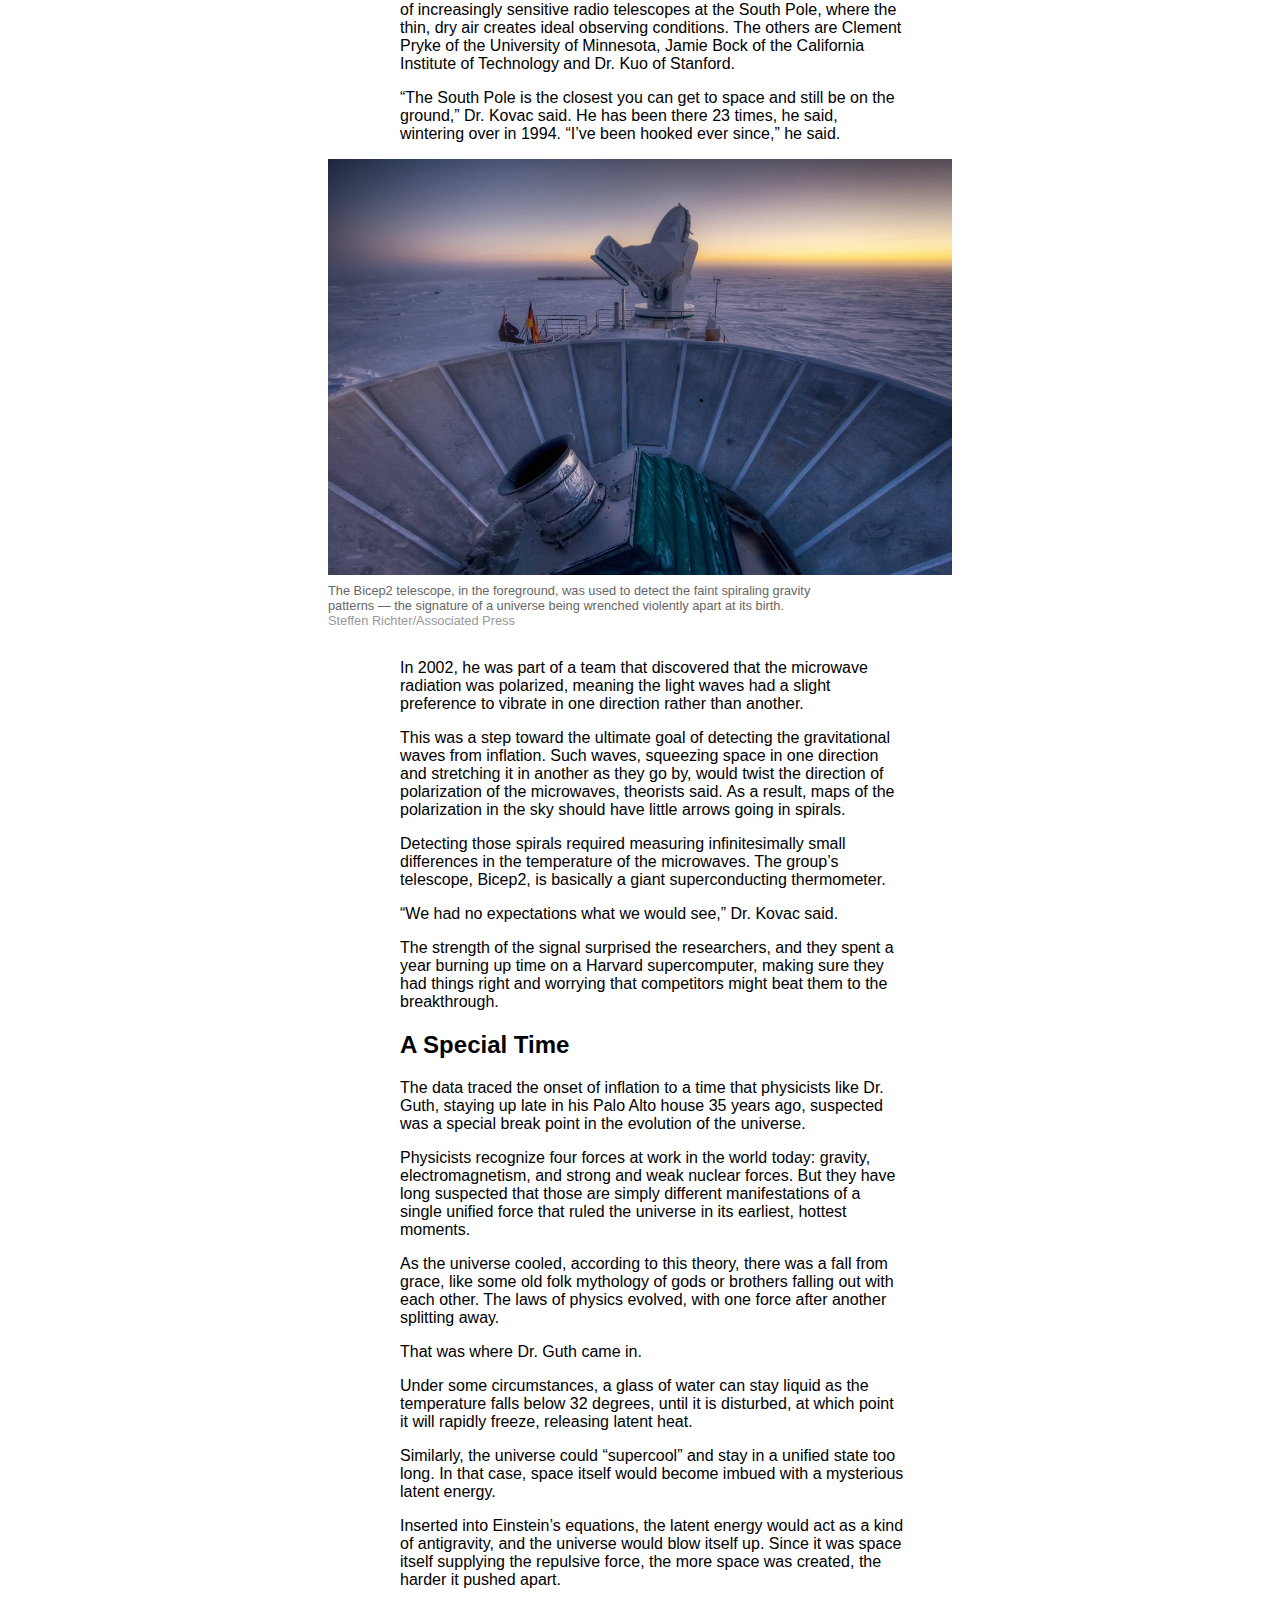
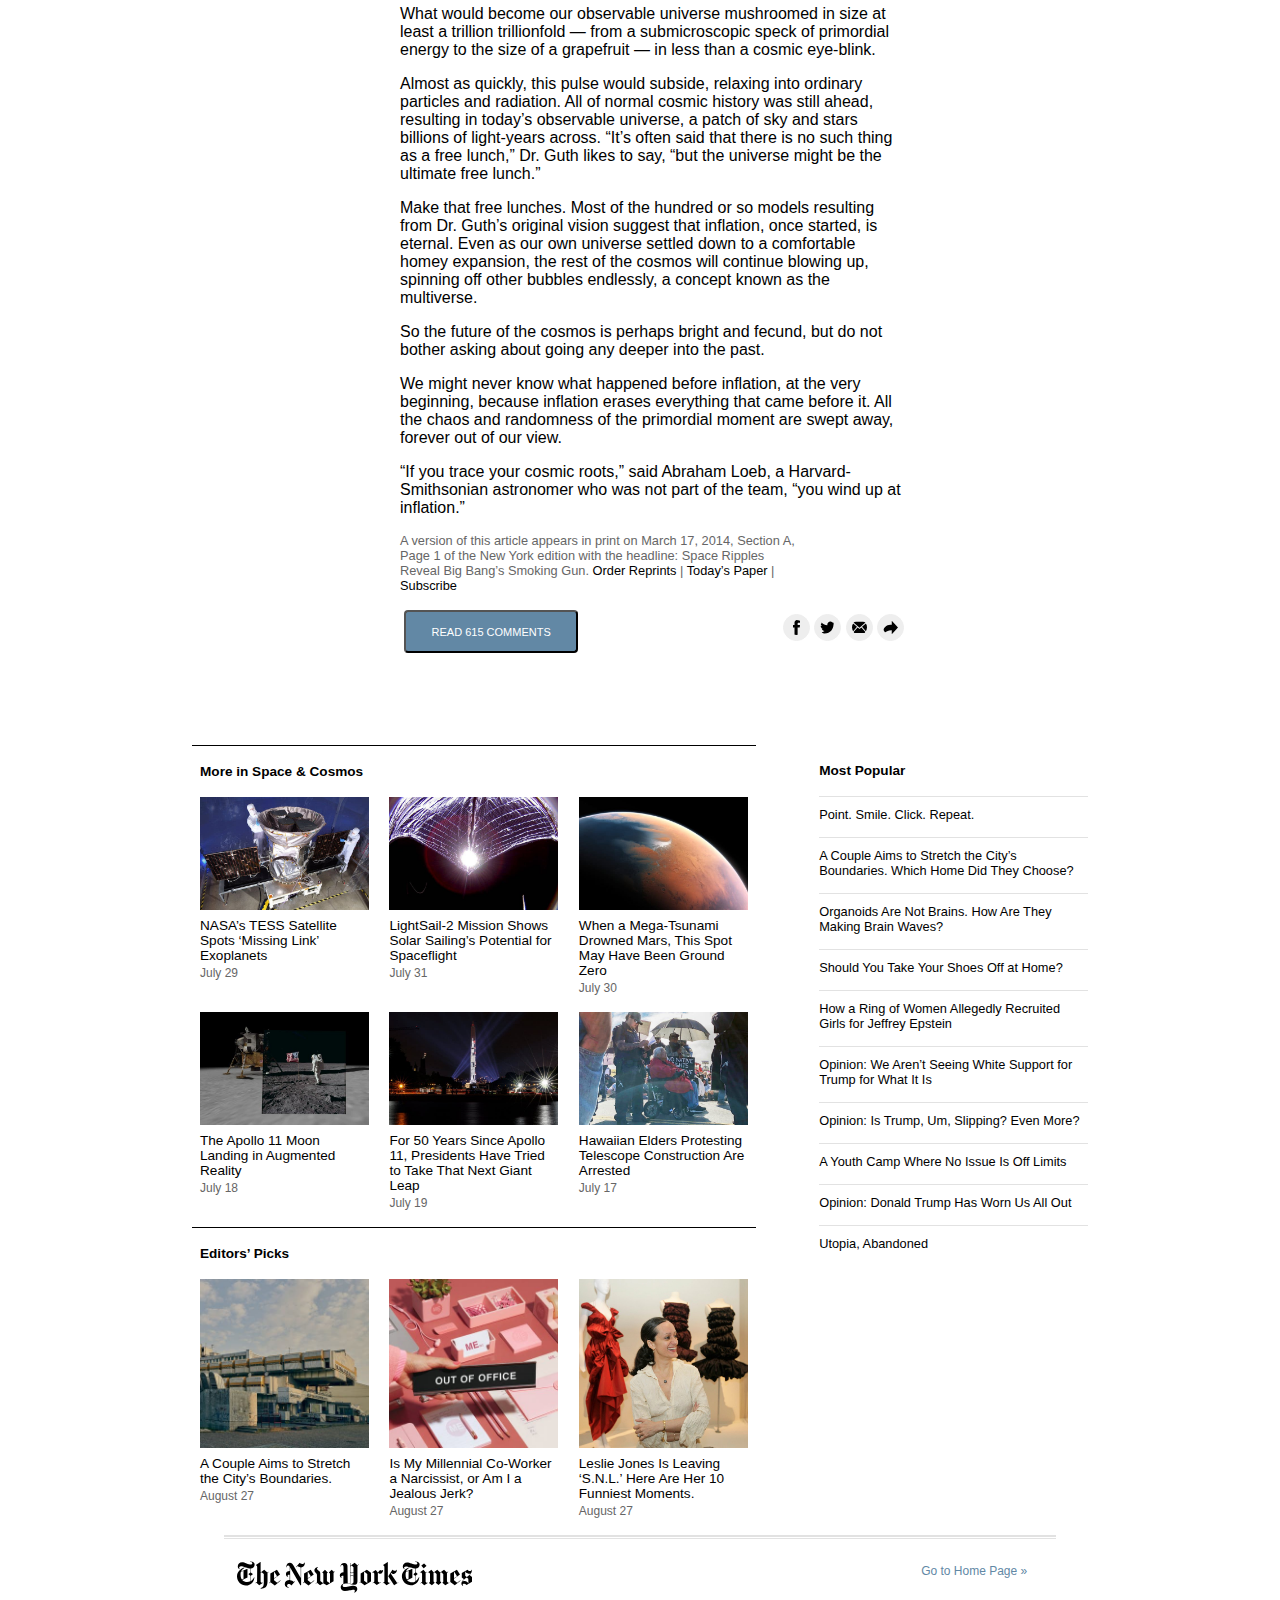
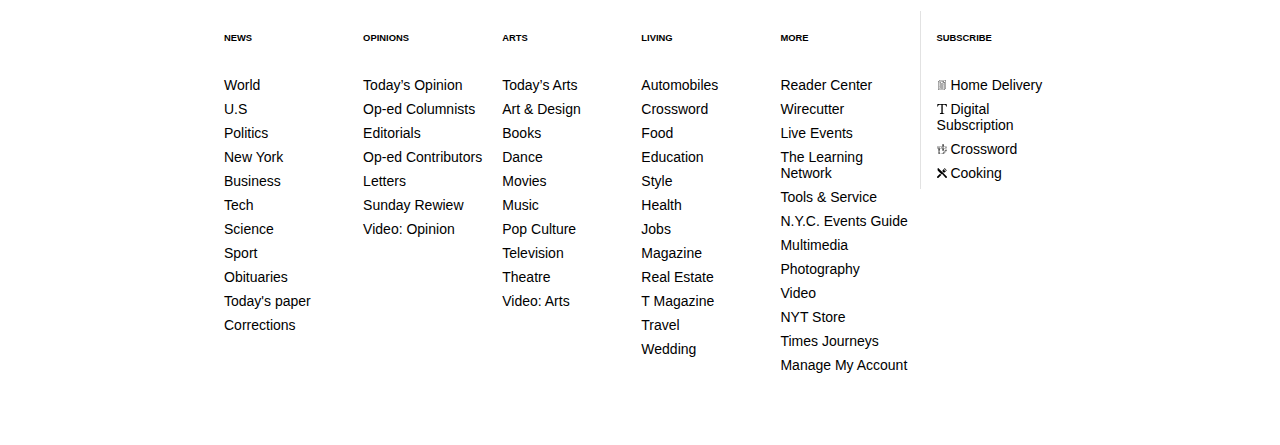
==== commit 81eec725: "adding bot icons" ====
--- a/index.html
+++ b/index.html
@@ -790,17 +790,17 @@
           <ul class="footer-ul">
             <li>
               <a class="footer-nav-link" href="#">
-                <img src="vectors/home.svg"> Home Delivery
+                <img class="bot-icon" src="vectors/home.svg"> Home Delivery
               </a>
             </li>
             <li>
-              <img src="vectors/tnyt_mini.svg"> <a class="footer-nav-link" href="#">Digital Subscription</a>
-            </li>
-            <li>
-              <img src="vectors/cross.svg"> <a class="footer-nav-link" href="#">Crossword</a>
-            </li>
-            <li>
-              <img src="vectors/cooking.svg"> <a class="footer-nav-link" href="#">Cooking</a>
+              <img class="bot-icon" src="vectors/tnyt_mini.svg"> <a class="footer-nav-link" href="#">Digital Subscription</a>
+            </li>
+            <li>
+              <img class="bot-icon" src="vectors/cross.svg"> <a class="footer-nav-link" href="#">Crossword</a>
+            </li>
+            <li>
+              <img class="bot-icon" src="vectors/cooking.svg"> <a class="footer-nav-link" href="#">Cooking</a>
             </li>
           </ul>
         </div>
--- a/css/style.css
+++ b/css/style.css
@@ -386,6 +386,10 @@
   padding-bottom: 0.5rem;
 }
 
+.bot-icon {
+  width: 10px;
+}
+
 .fixie {
   position: fixed;
   bottom: 0;
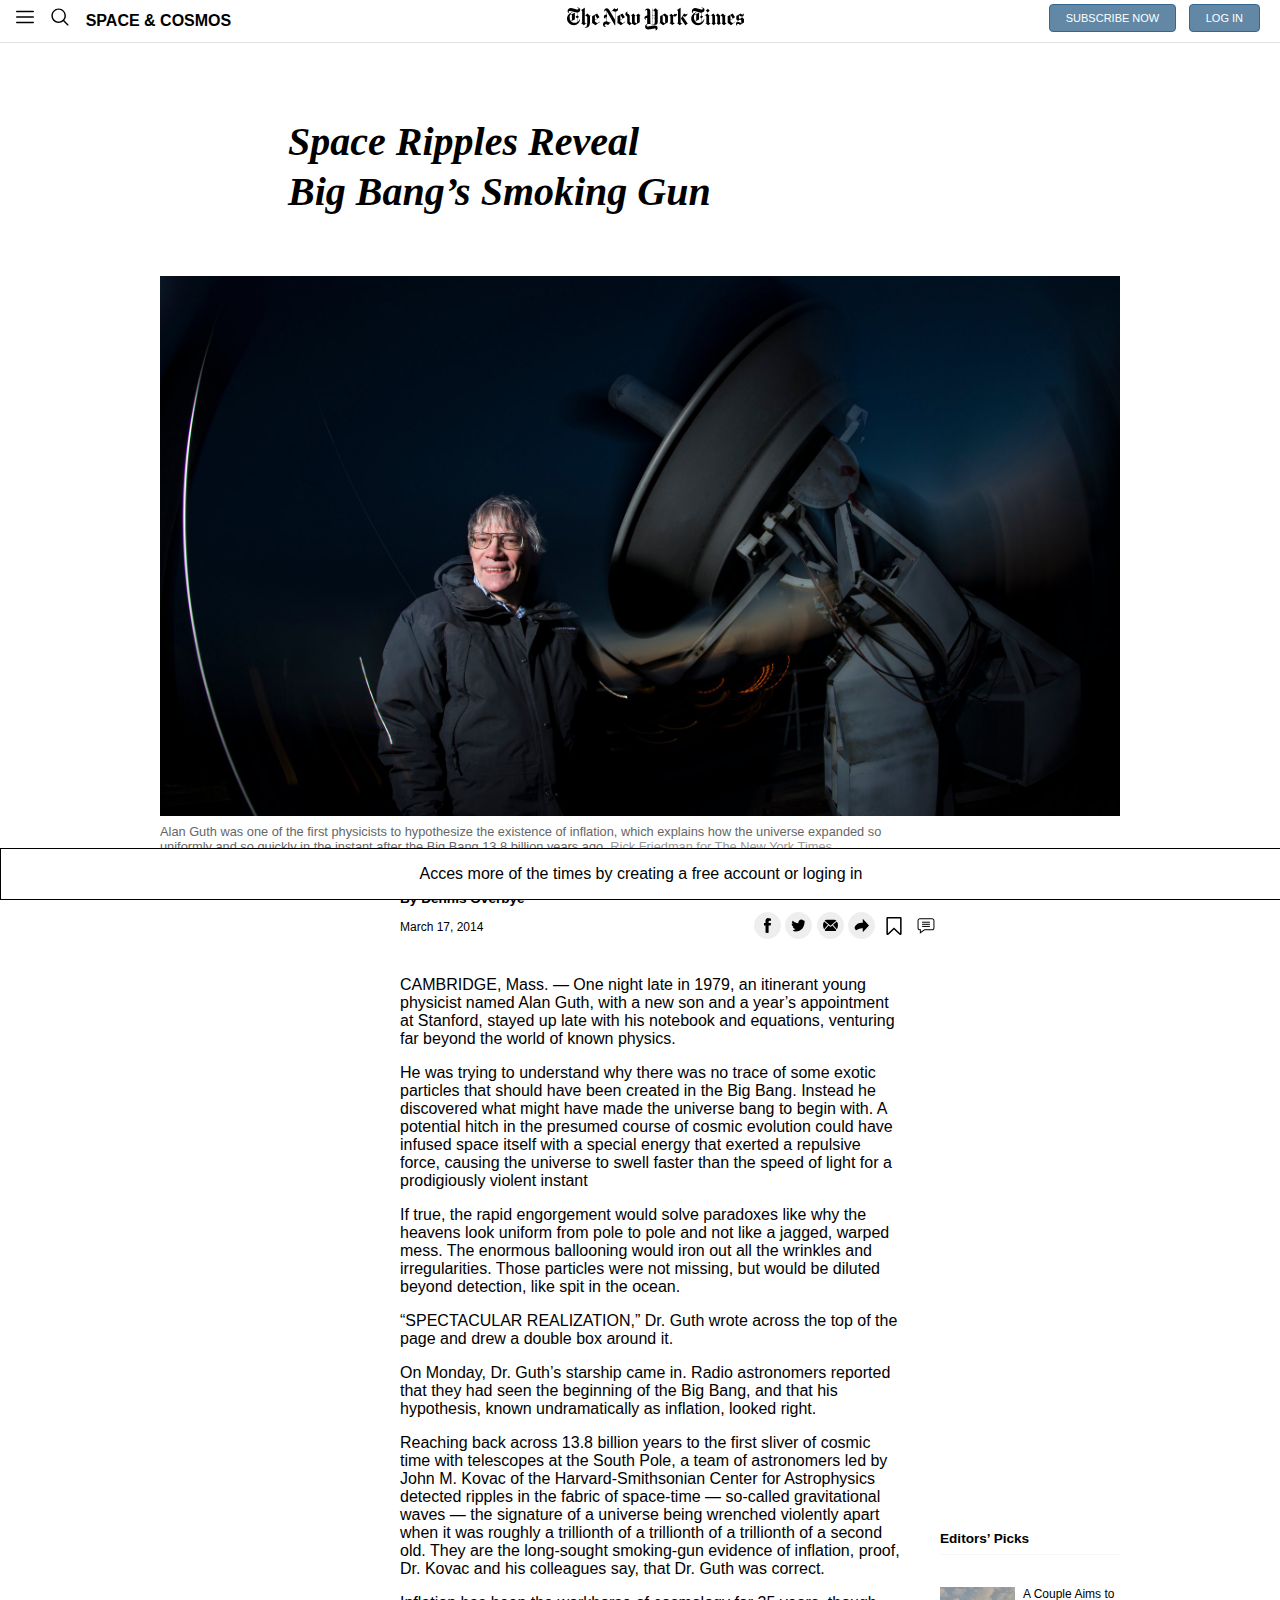
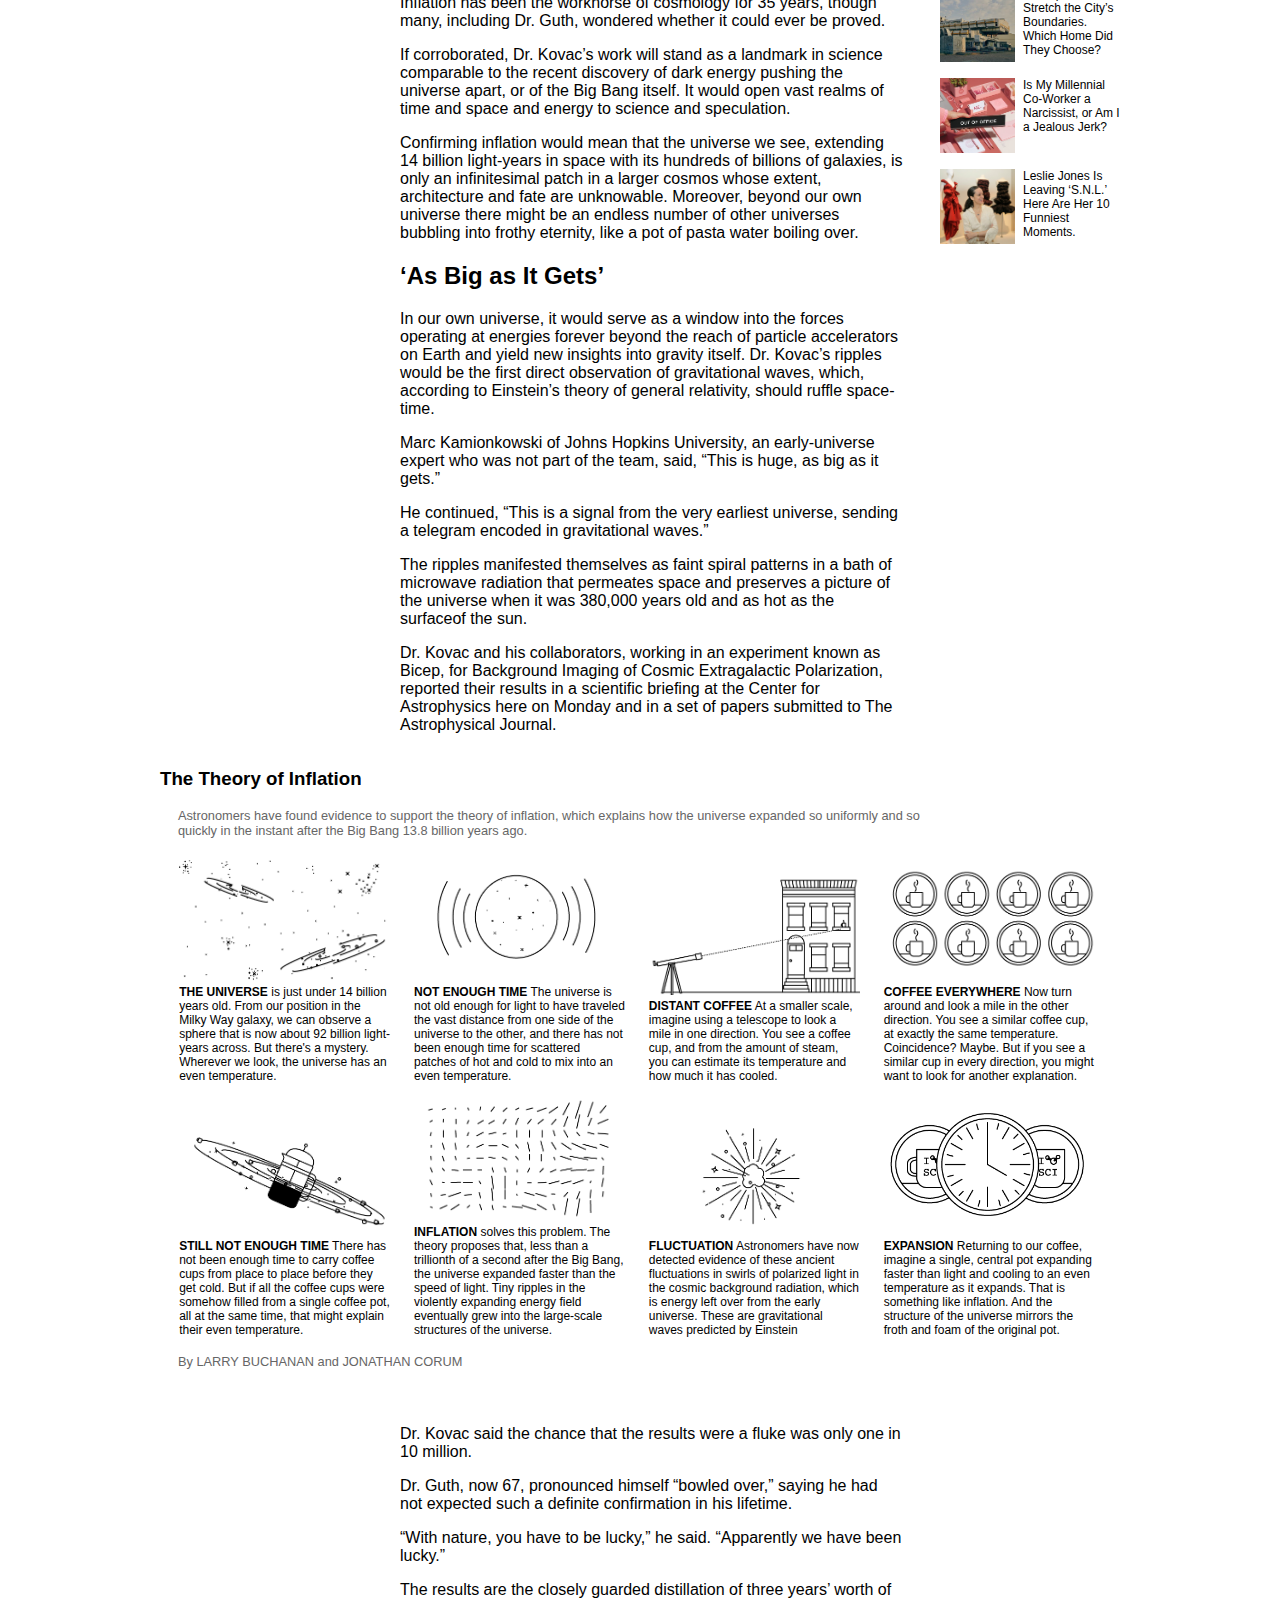
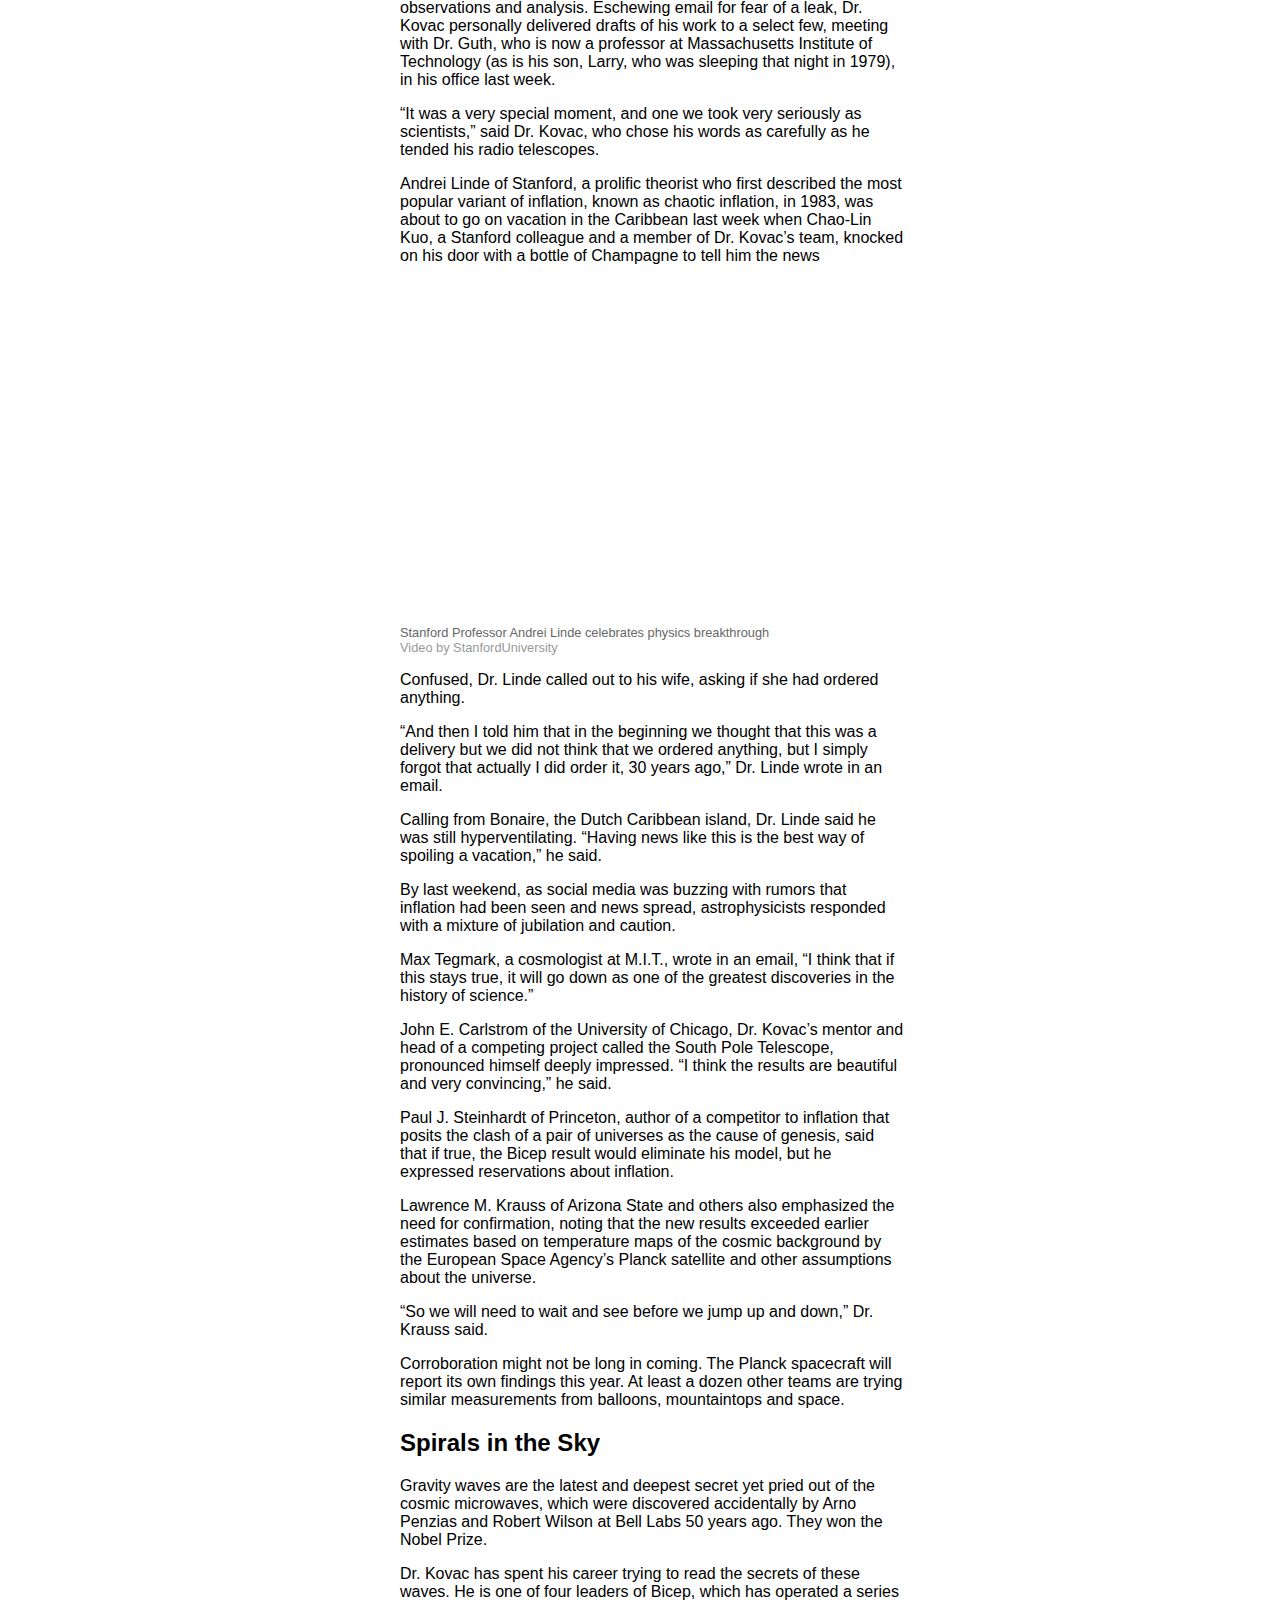
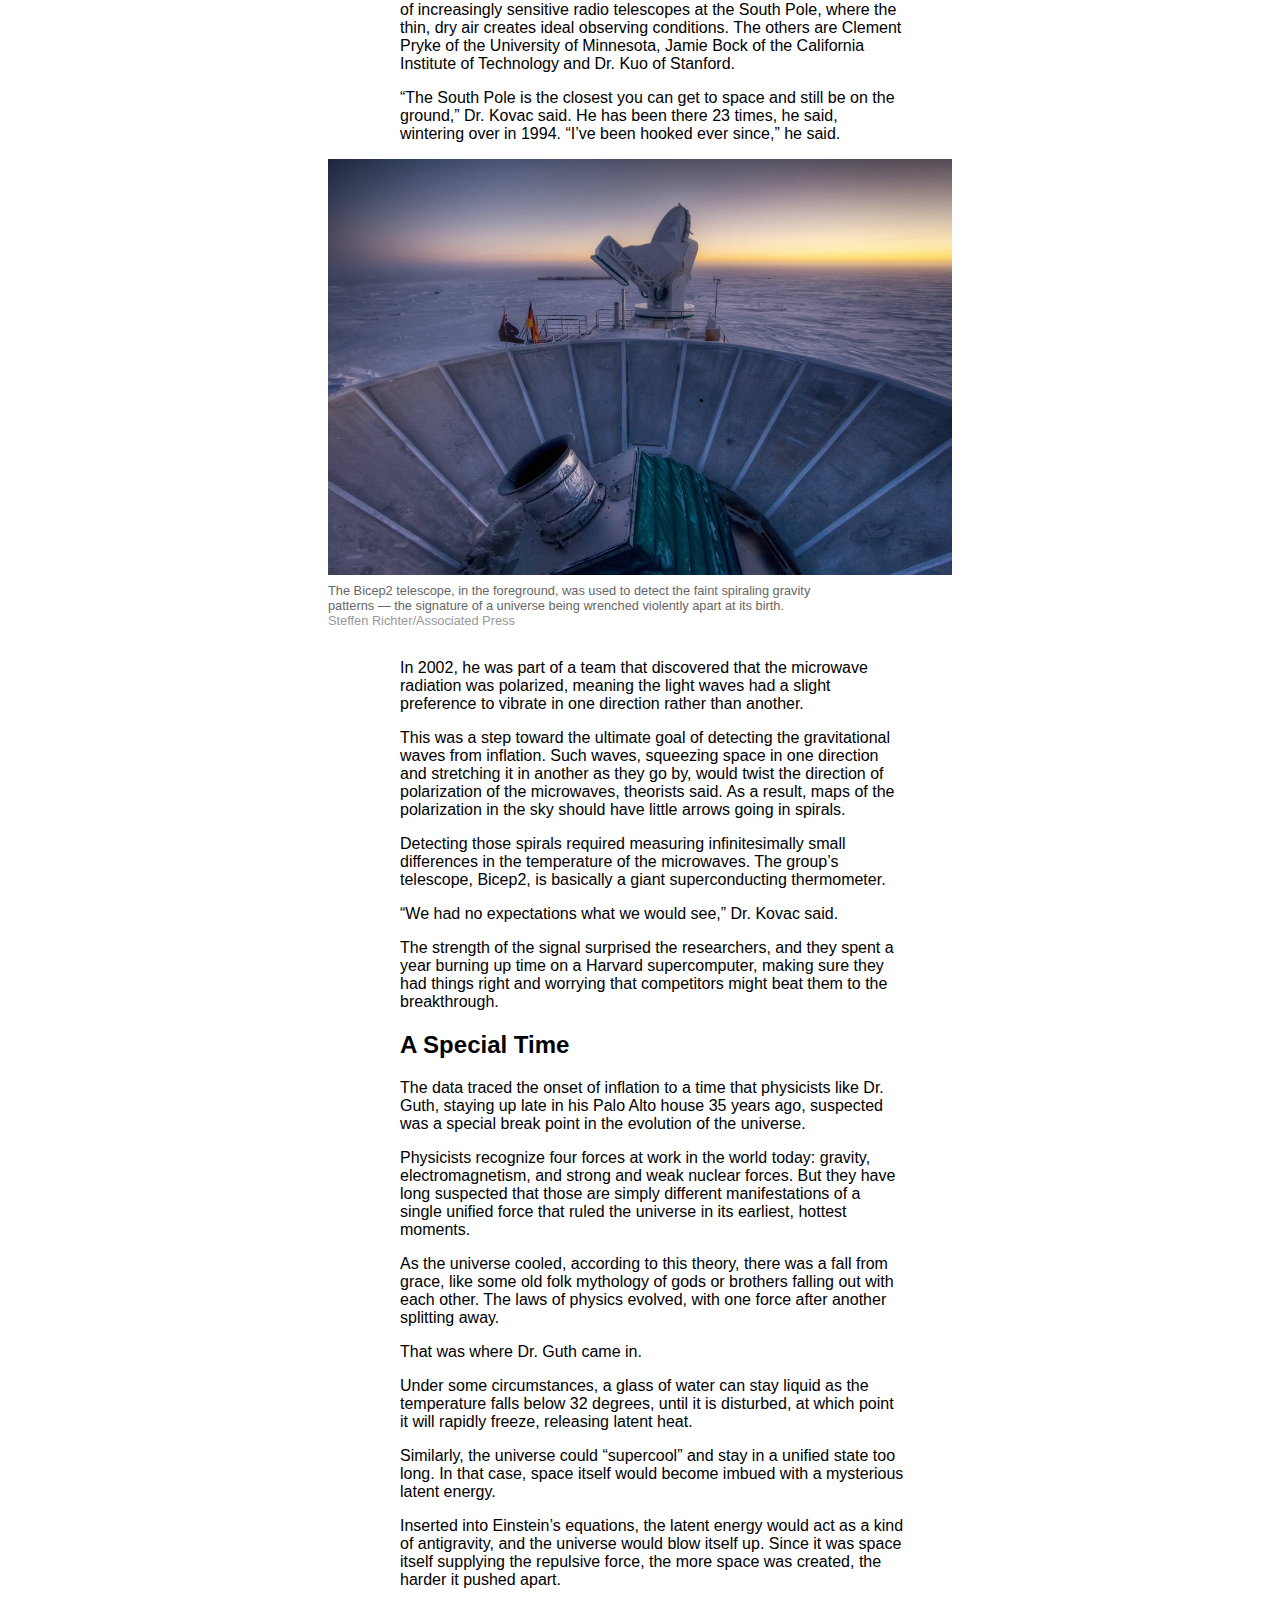
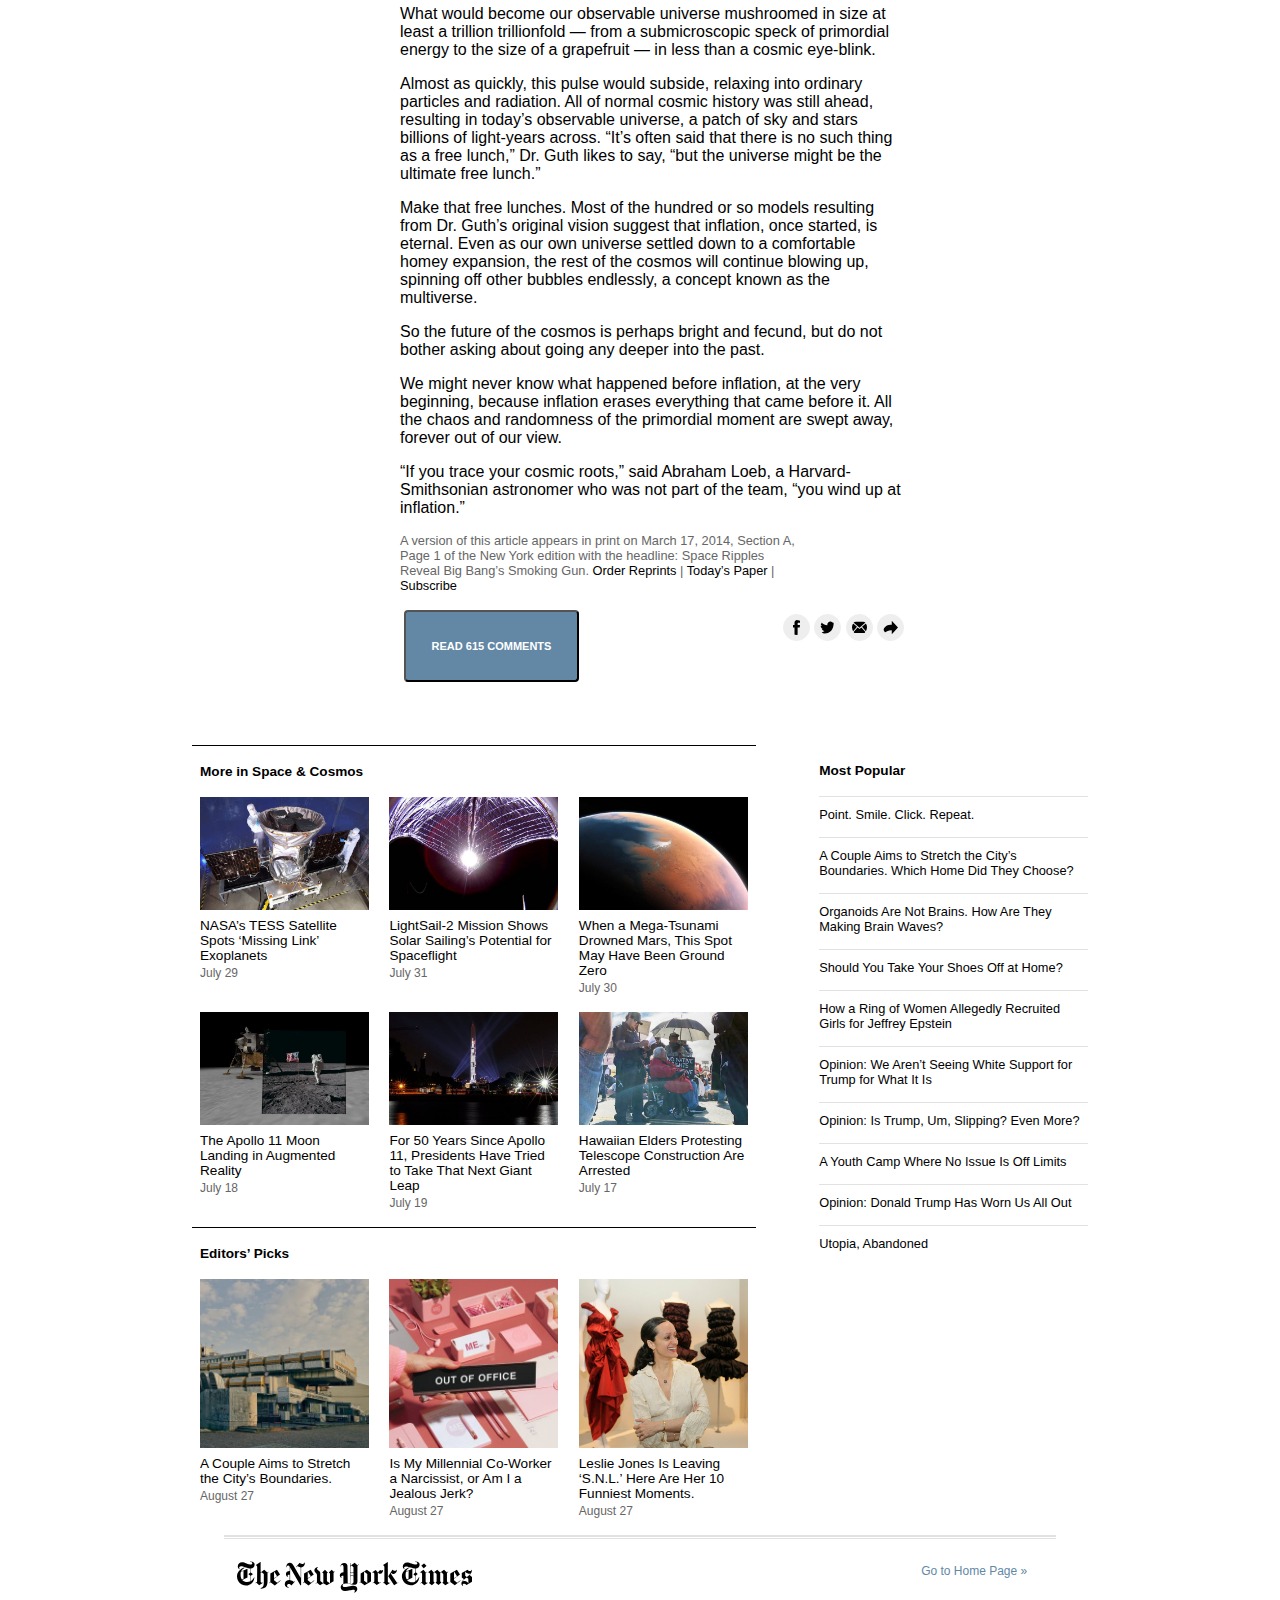
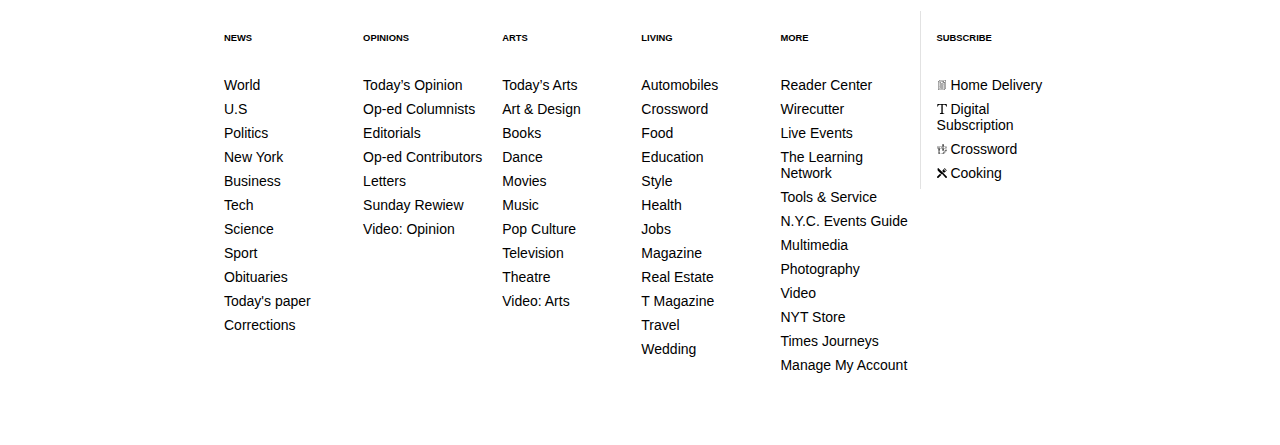
==== commit c4a78fae: "solving markup errors" ====
--- a/index.html
+++ b/index.html
@@ -473,8 +473,8 @@
     </section>
     <section class="article-end articles-aside">
       <div class="comment">
-        <button class="button" type="button" name="button" class="button-end">
-          Read 615 comments
+        <button class="button button-end" type="button" name="button">
+          <h4>Read 615 comments</h4>
         </button>
       </div>
       <div class="icons-container">
@@ -587,7 +587,7 @@
   <section class="links-footer">
       <header class="bot-logo">
         <a href="#" class="logo">
-          <img class="log-img-bot" src="vectors/tnyt_logo.svg" alt="TNYT logo" class="logo">
+          <img class="log-img-bot logo" src="vectors/tnyt_logo.svg" alt="TNYT logo" >
         </a>
         <a href="#" class="go-home-link">Go to Home Page »</a>
       </header>
@@ -790,17 +790,17 @@
           <ul class="footer-ul">
             <li>
               <a class="footer-nav-link" href="#">
-                <img class="bot-icon" src="vectors/home.svg"> Home Delivery
+                <img class="bot-icon" alt="icon" src="vectors/home.svg"> Home Delivery
               </a>
             </li>
             <li>
-              <img class="bot-icon" src="vectors/tnyt_mini.svg"> <a class="footer-nav-link" href="#">Digital Subscription</a>
-            </li>
-            <li>
-              <img class="bot-icon" src="vectors/cross.svg"> <a class="footer-nav-link" href="#">Crossword</a>
-            </li>
-            <li>
-              <img class="bot-icon" src="vectors/cooking.svg"> <a class="footer-nav-link" href="#">Cooking</a>
+              <img class="bot-icon" alt="icon" src="vectors/tnyt_mini.svg"> <a class="footer-nav-link" href="#">Digital Subscription</a>
+            </li>
+            <li>
+              <img class="bot-icon" alt="icon" src="vectors/cross.svg"> <a class="footer-nav-link" href="#">Crossword</a>
+            </li>
+            <li>
+              <img class="bot-icon" alt="icon" src="vectors/cooking.svg"> <a class="footer-nav-link" href="#">Cooking</a>
             </li>
           </ul>
         </div>
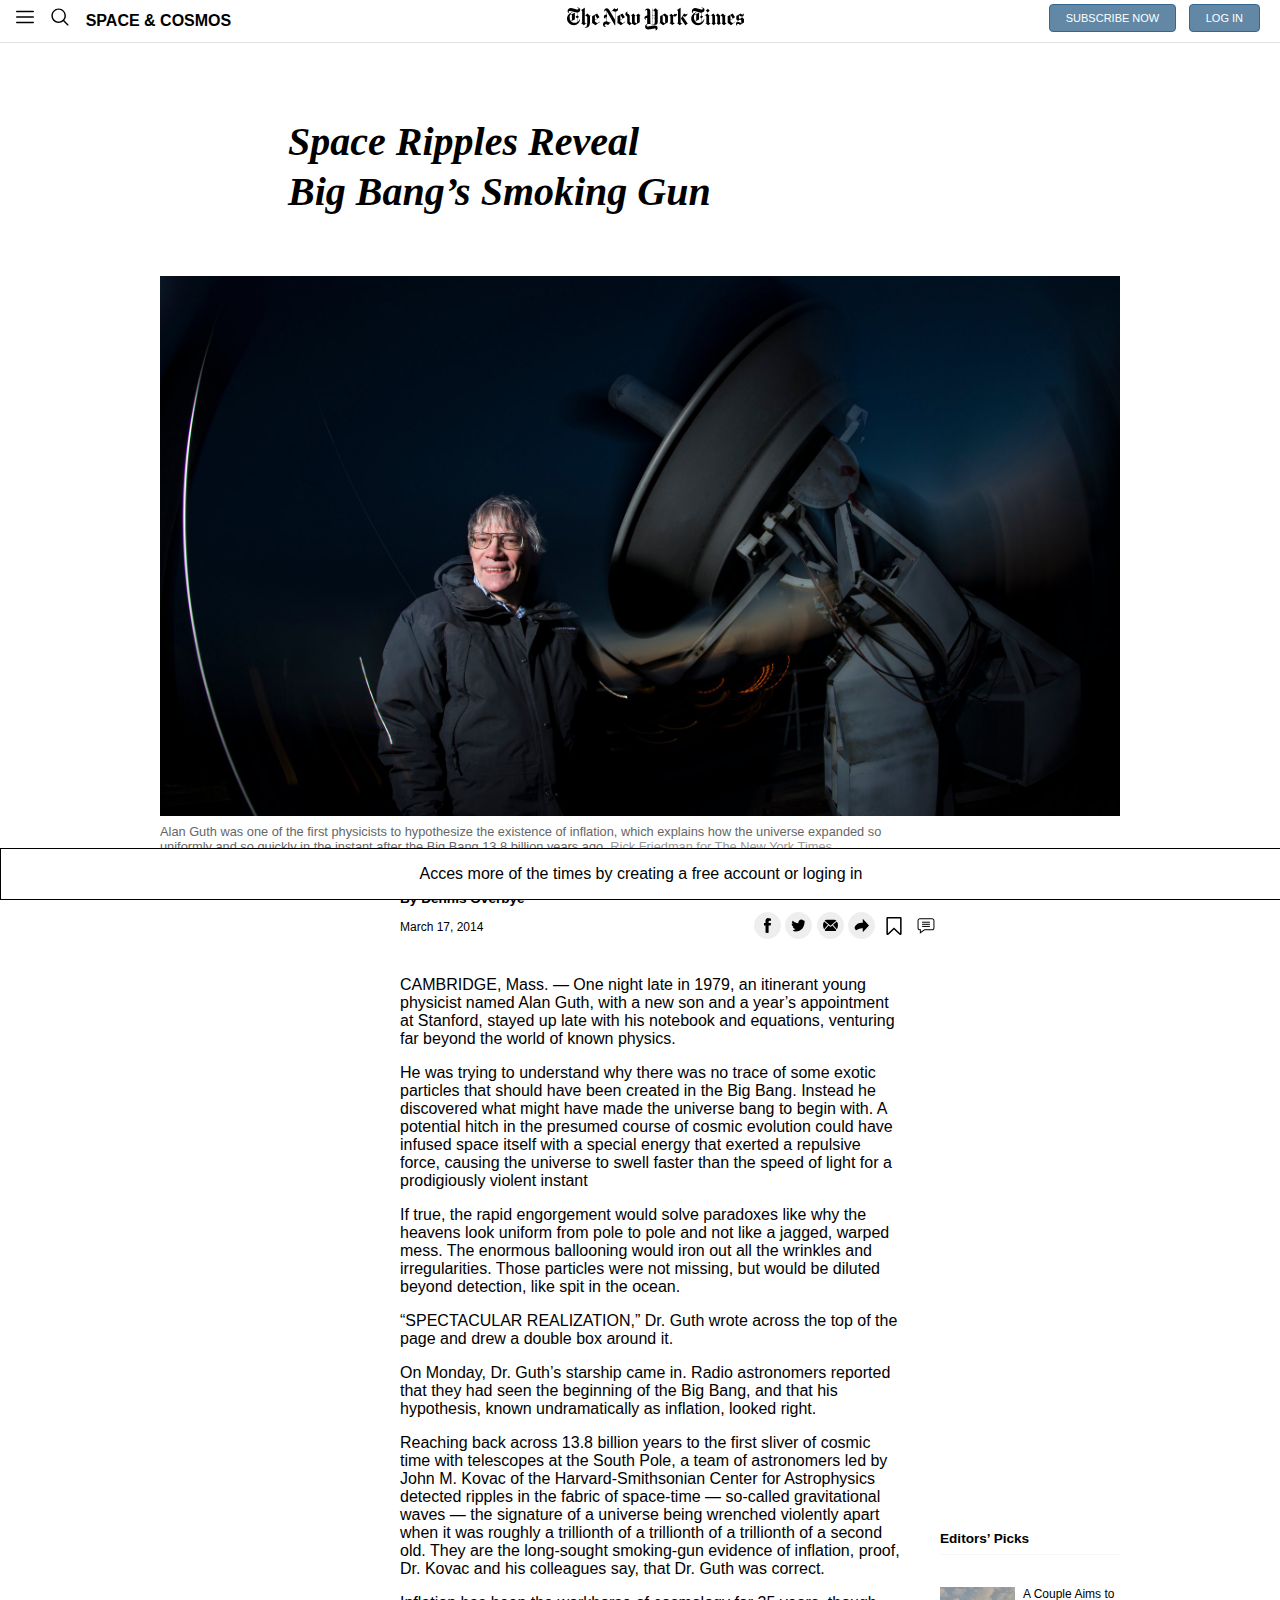
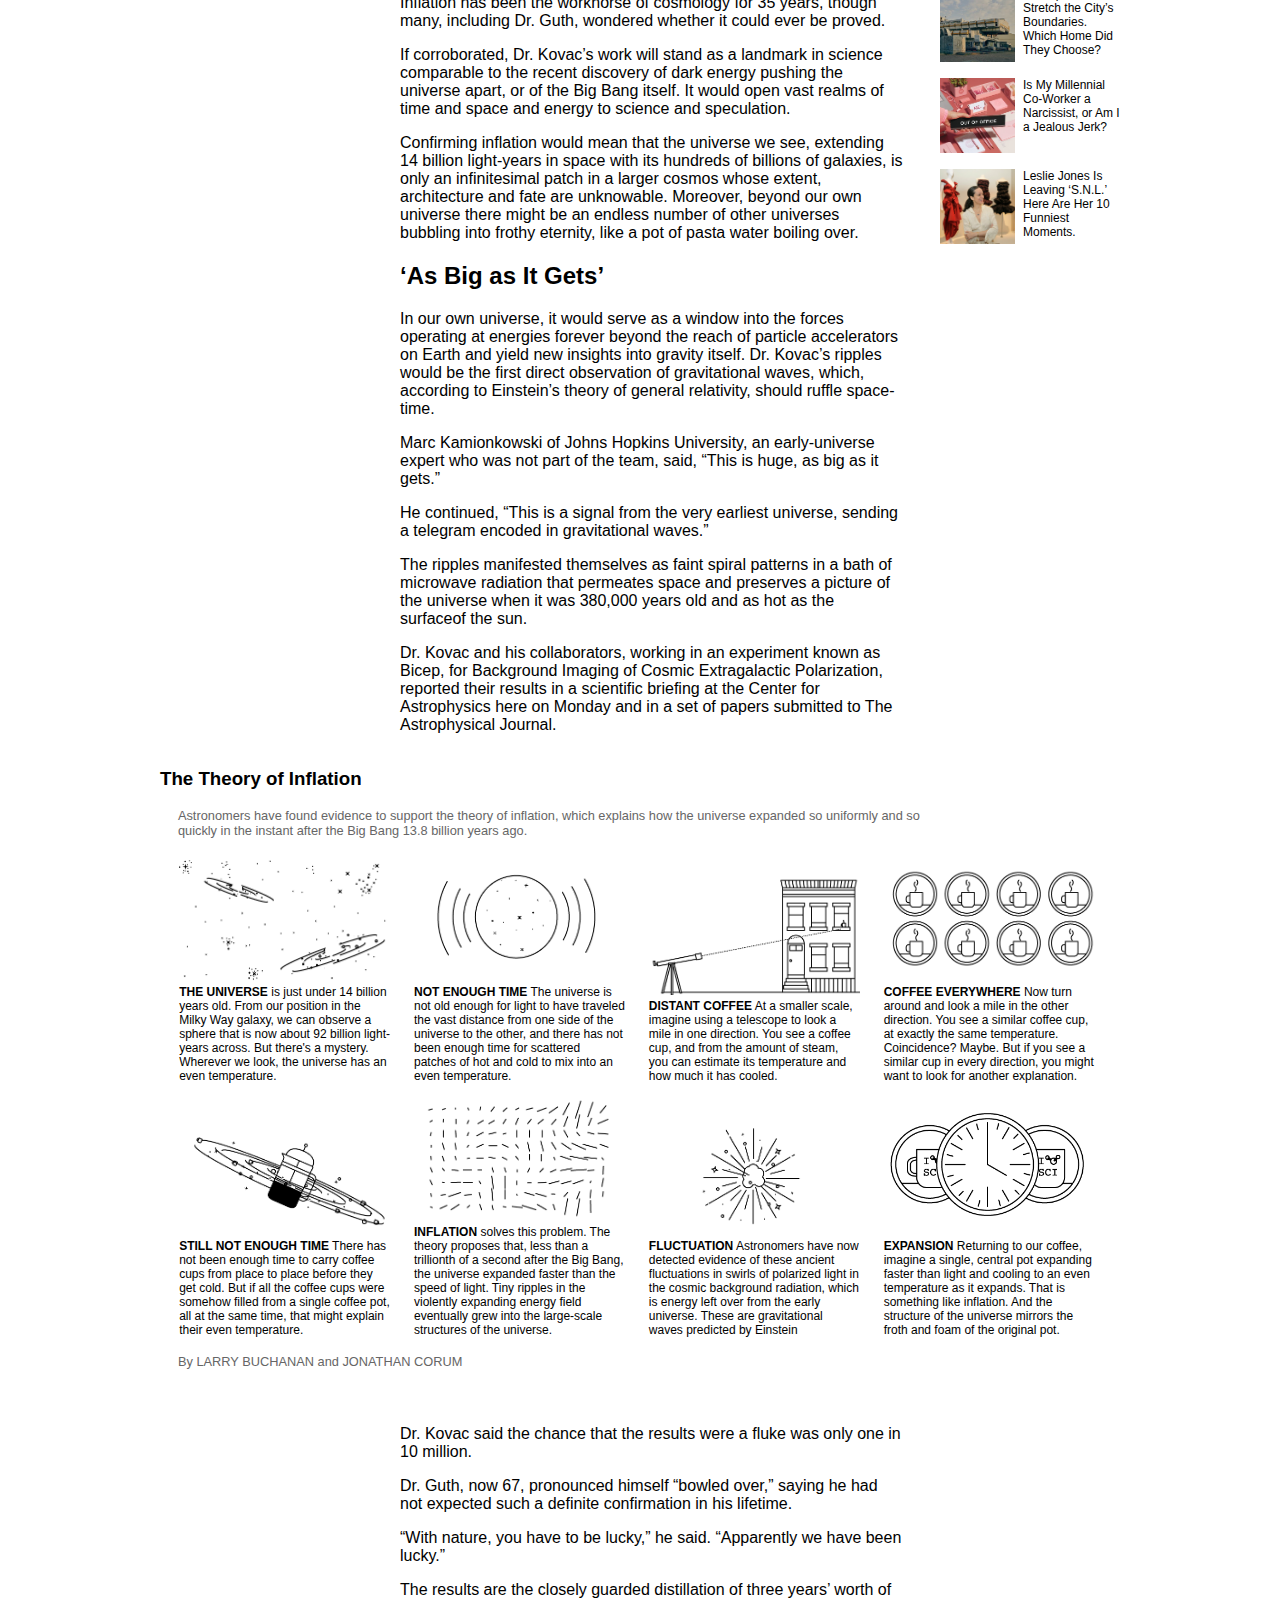
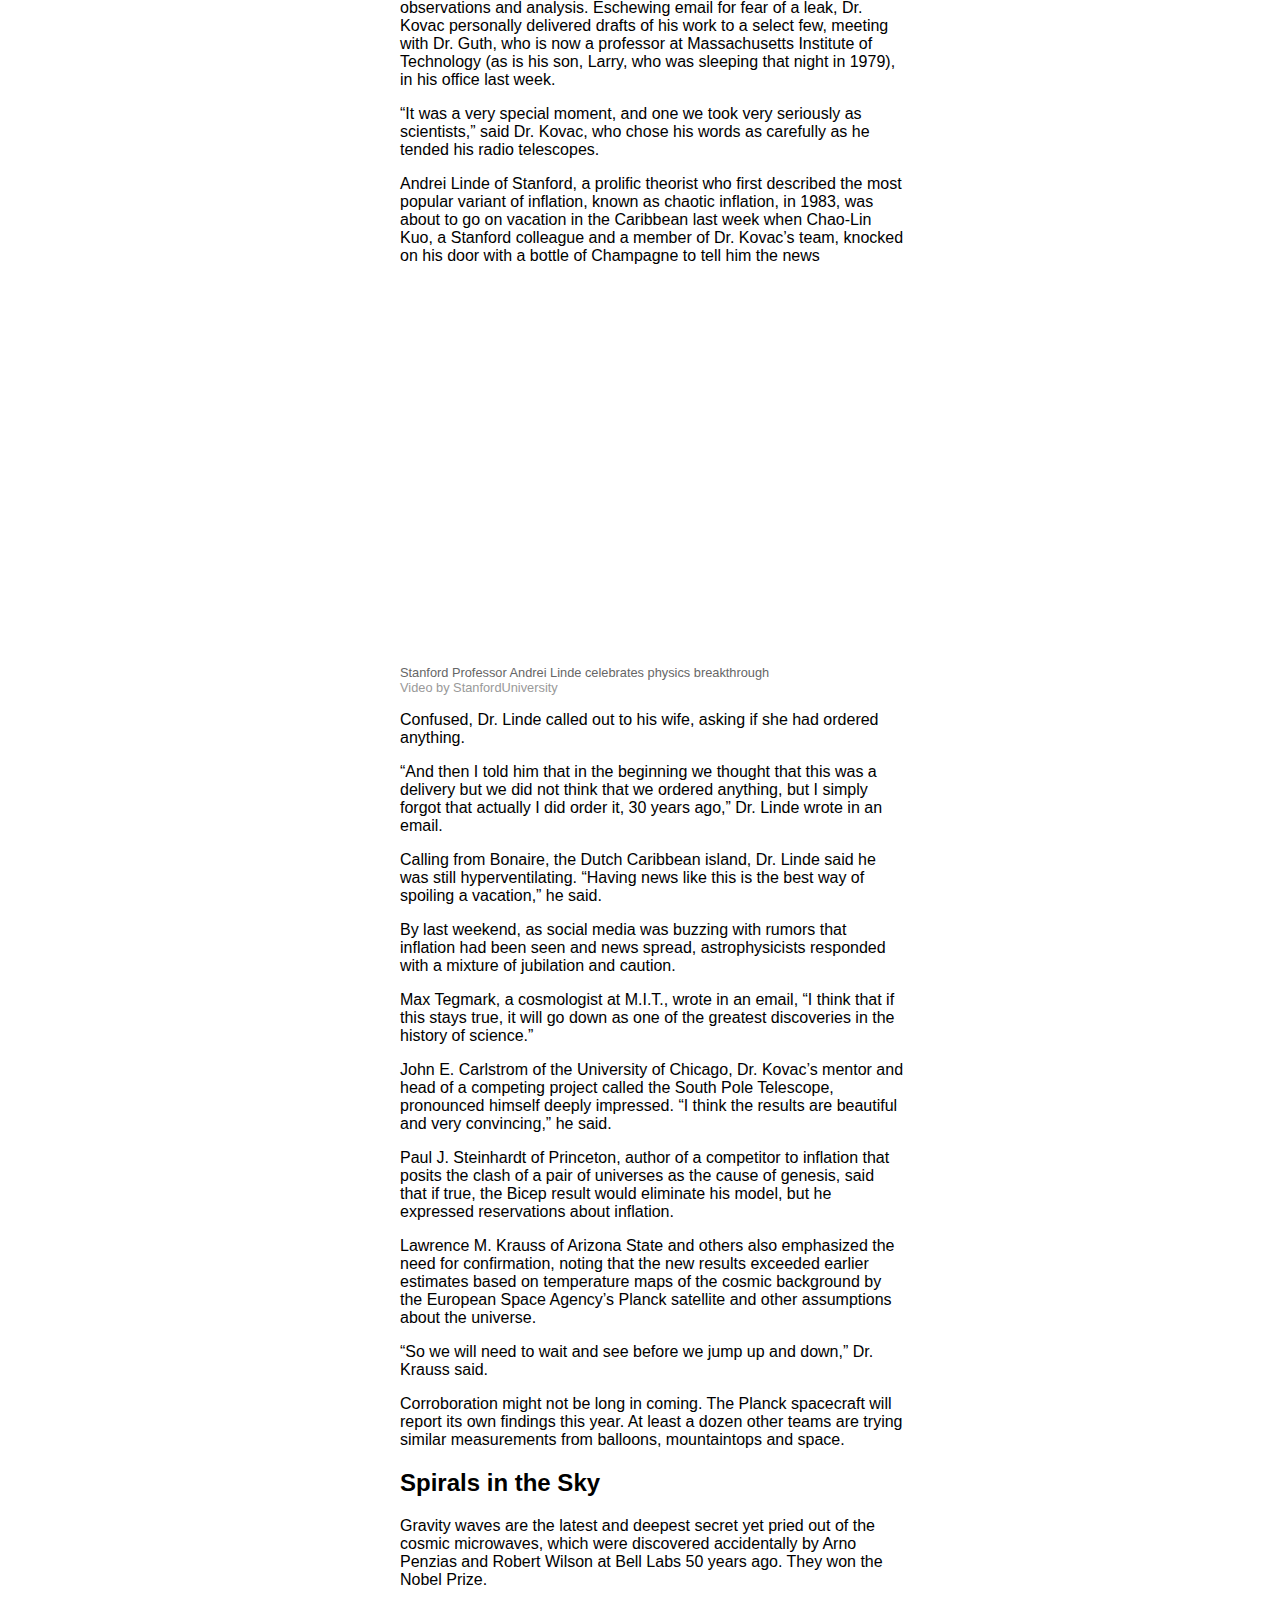
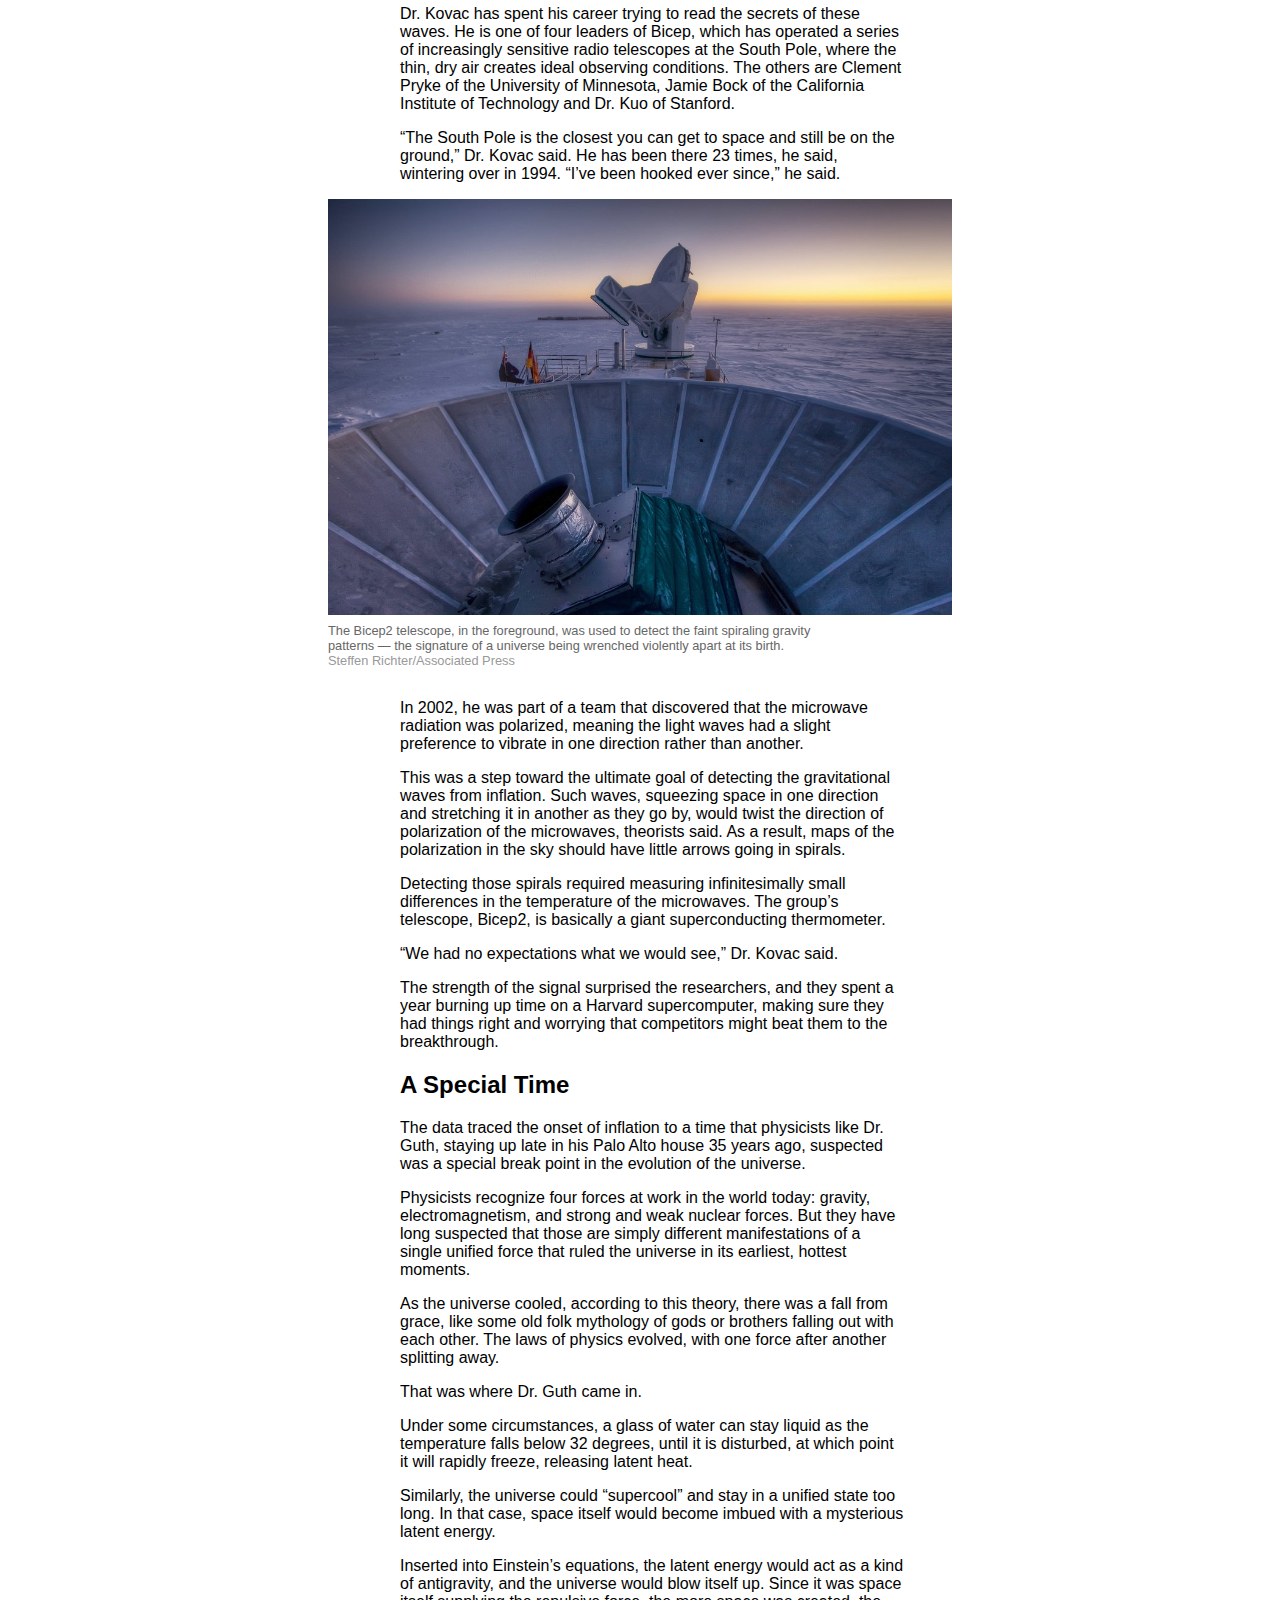
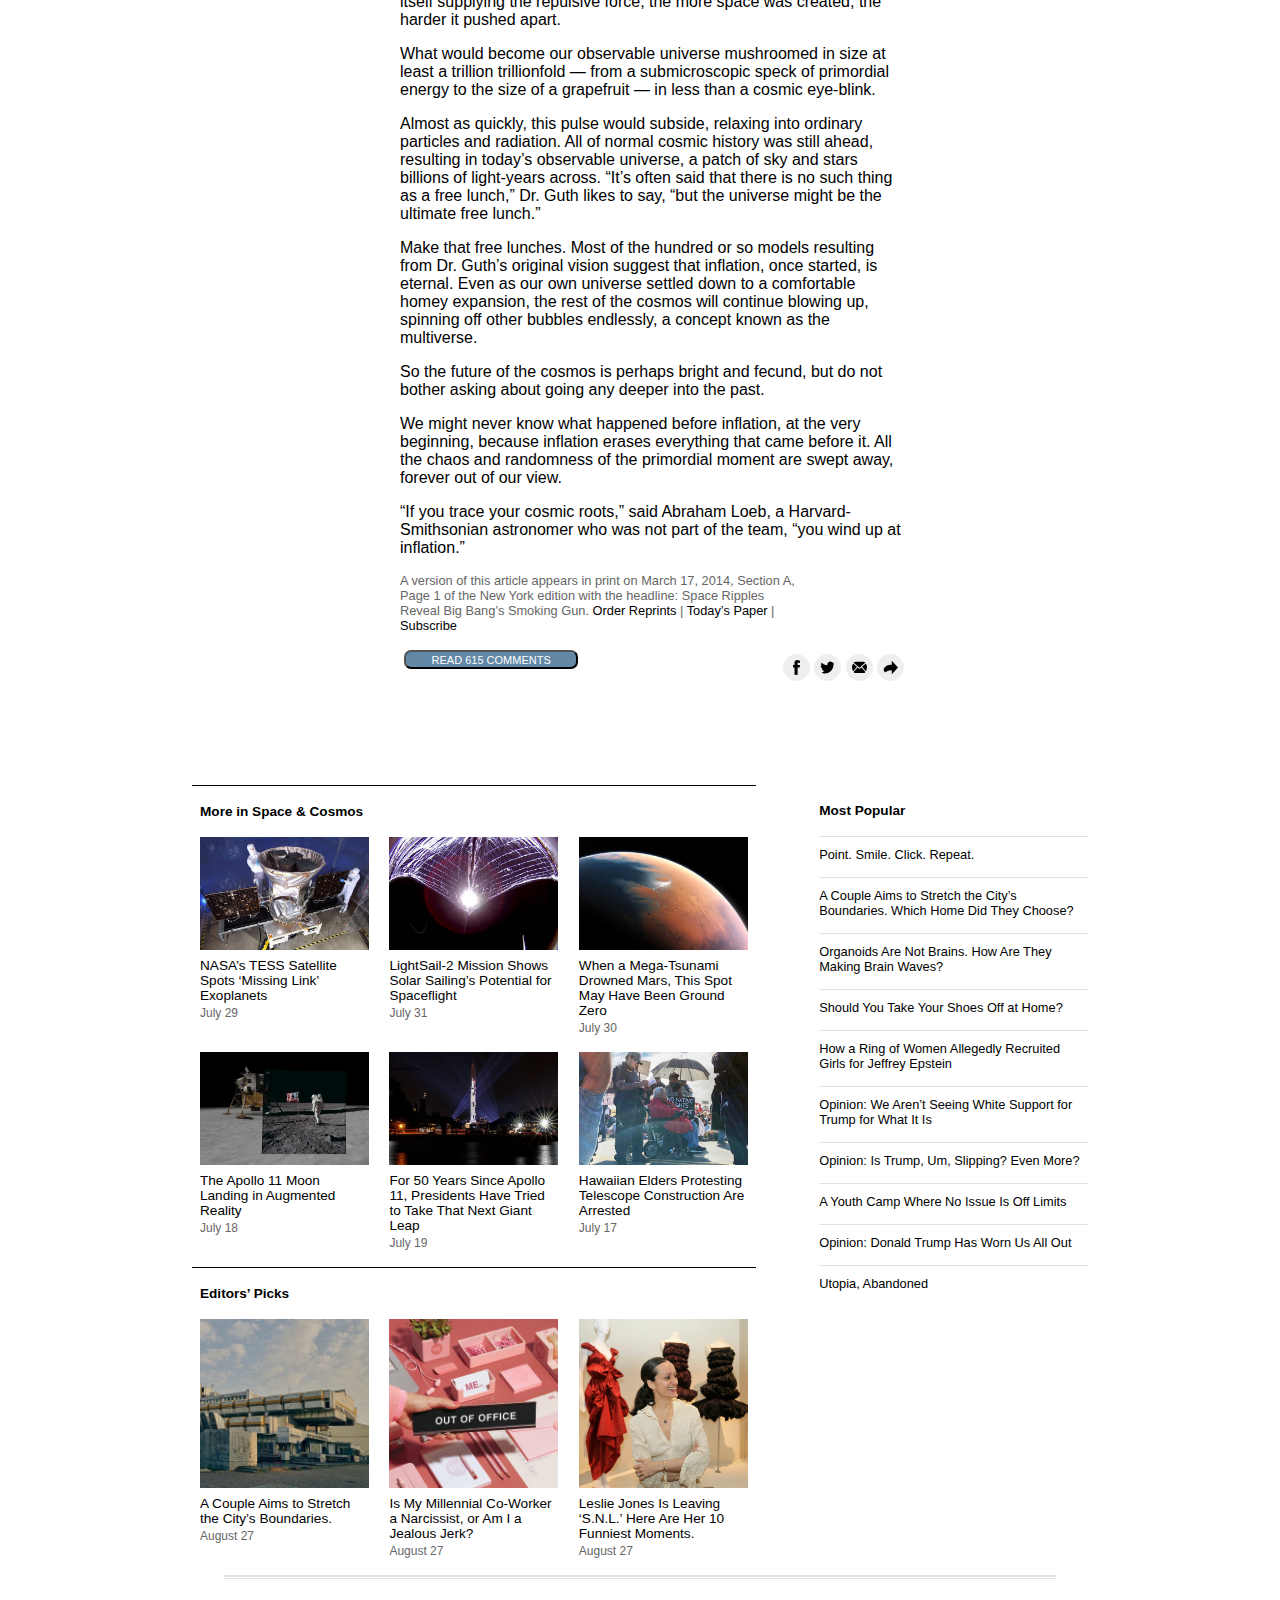
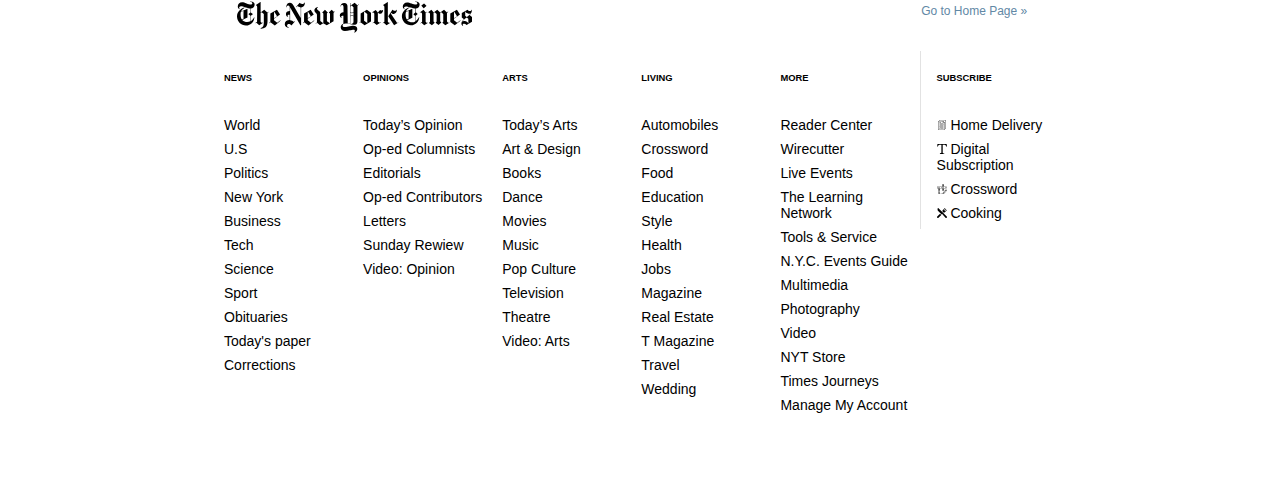
==== commit e9ac89ba: "touch up" ====
--- a/index.html
+++ b/index.html
@@ -283,7 +283,7 @@
             on his door with a bottle of Champagne</a> to tell
           him the news
         </p>
-        <iframe class="article-vid" src="https://www.youtube.com/embed/ZlfIVEy_YOA" frameborder="0"
+        <iframe class="article-vid" src="https://www.youtube.com/embed/ZlfIVEy_YOA" 
           allow="accelerometer; autoplay; encrypted-media; gyroscope; picture-in-picture" allowfullscreen></iframe>
         <p class="img-caption">Stanford Professor Andrei Linde celebrates physics breakthrough <span>Video by
             StanfordUniversity</span></p>
@@ -473,8 +473,8 @@
     </section>
     <section class="article-end articles-aside">
       <div class="comment">
-        <button class="button button-end" type="button" name="button">
-          <h4>Read 615 comments</h4>
+        <button class="button" type="button" name="button">
+          Read 615 comments
         </button>
       </div>
       <div class="icons-container">
--- a/css/style.css
+++ b/css/style.css
@@ -236,9 +236,10 @@
 }
 
 .article-vid {
-  width: 100%;
-  height: 20rem;
+  width: 640px;
+  height: 360px;
   margin-top: 1rem;
+  border: none;
 }
 
 .article-end {
@@ -248,14 +249,14 @@
 }
 
 .article-end .button {
-  padding: 0.85rem 2vw;
+  padding: 0.10rem 2vw;
   margin: 0.25rem 0.25rem;
   font-size: 11px;
   font-weight: 500;
   color: white;
   text-transform: uppercase;
   background-color: #6288a5;
-  border-radius: 4px;
+  border-radius: 7px;
 }
 
 .article-end .icons-container {
